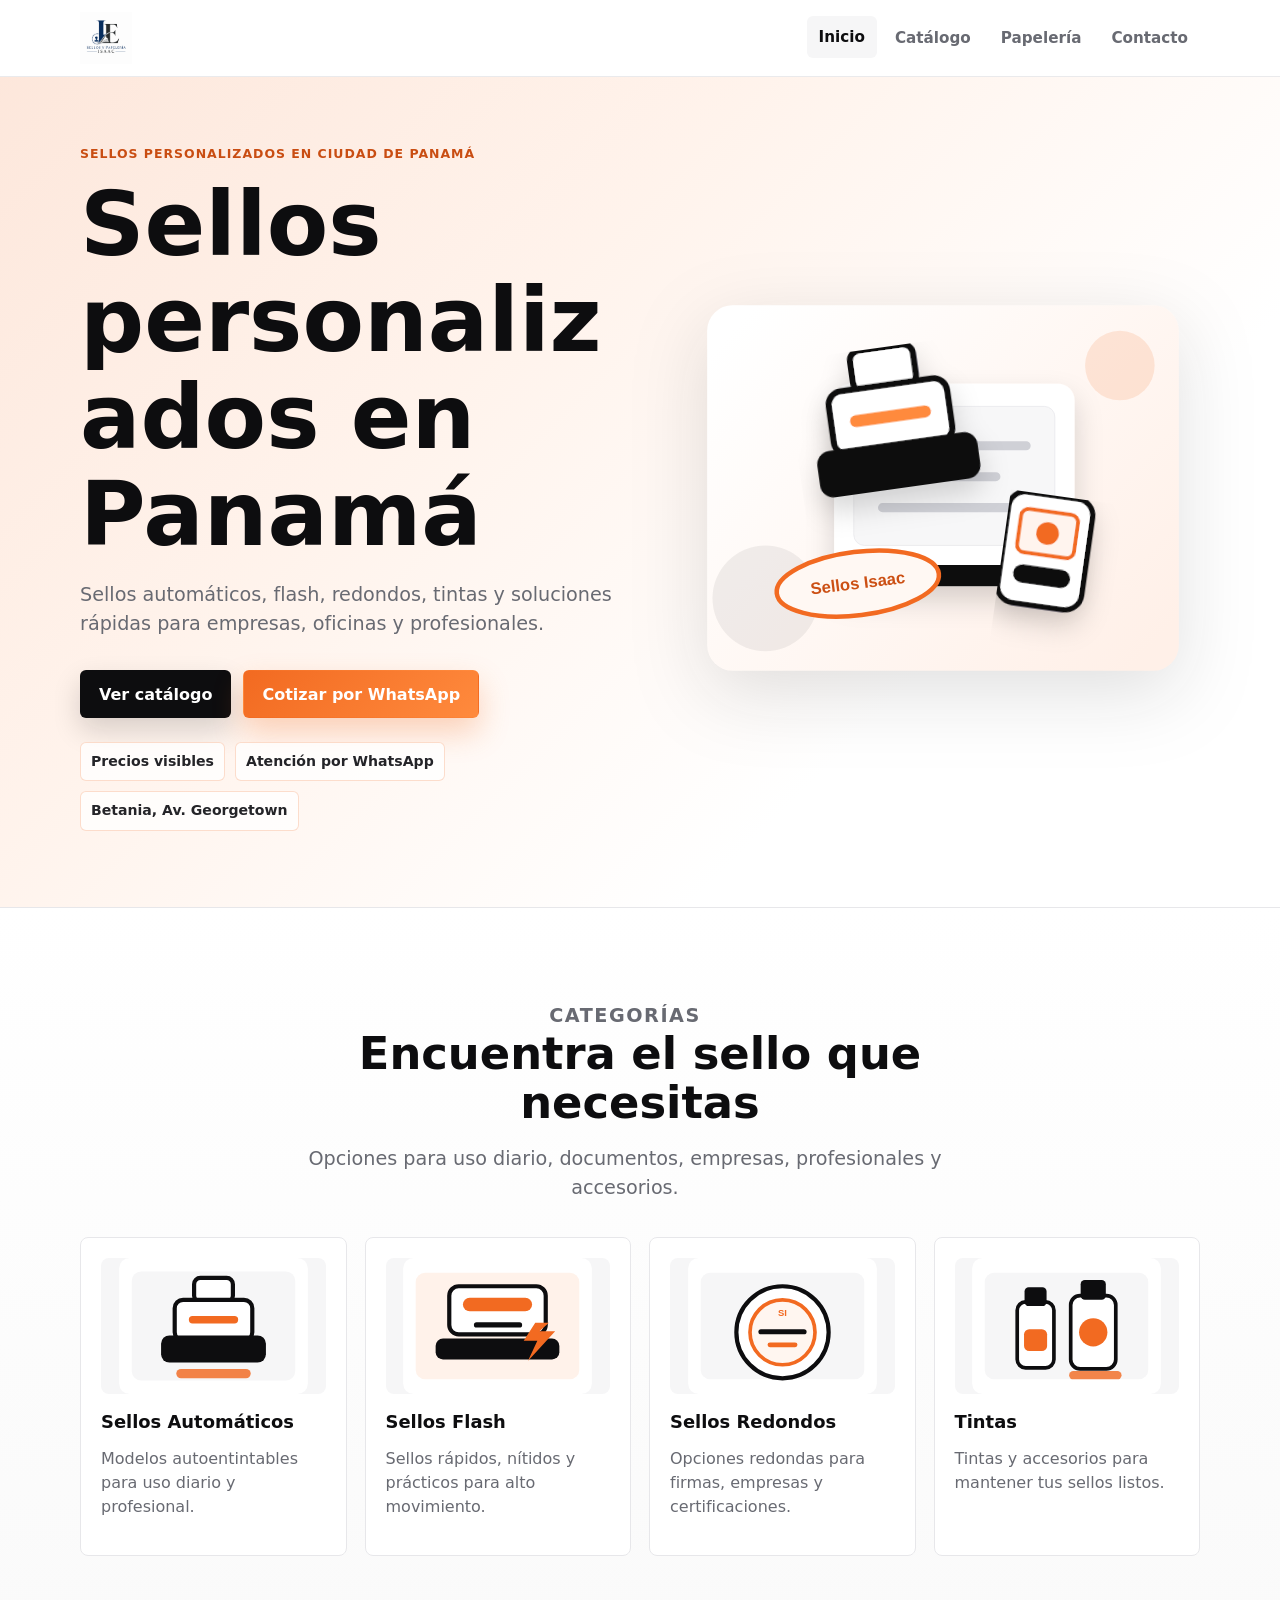
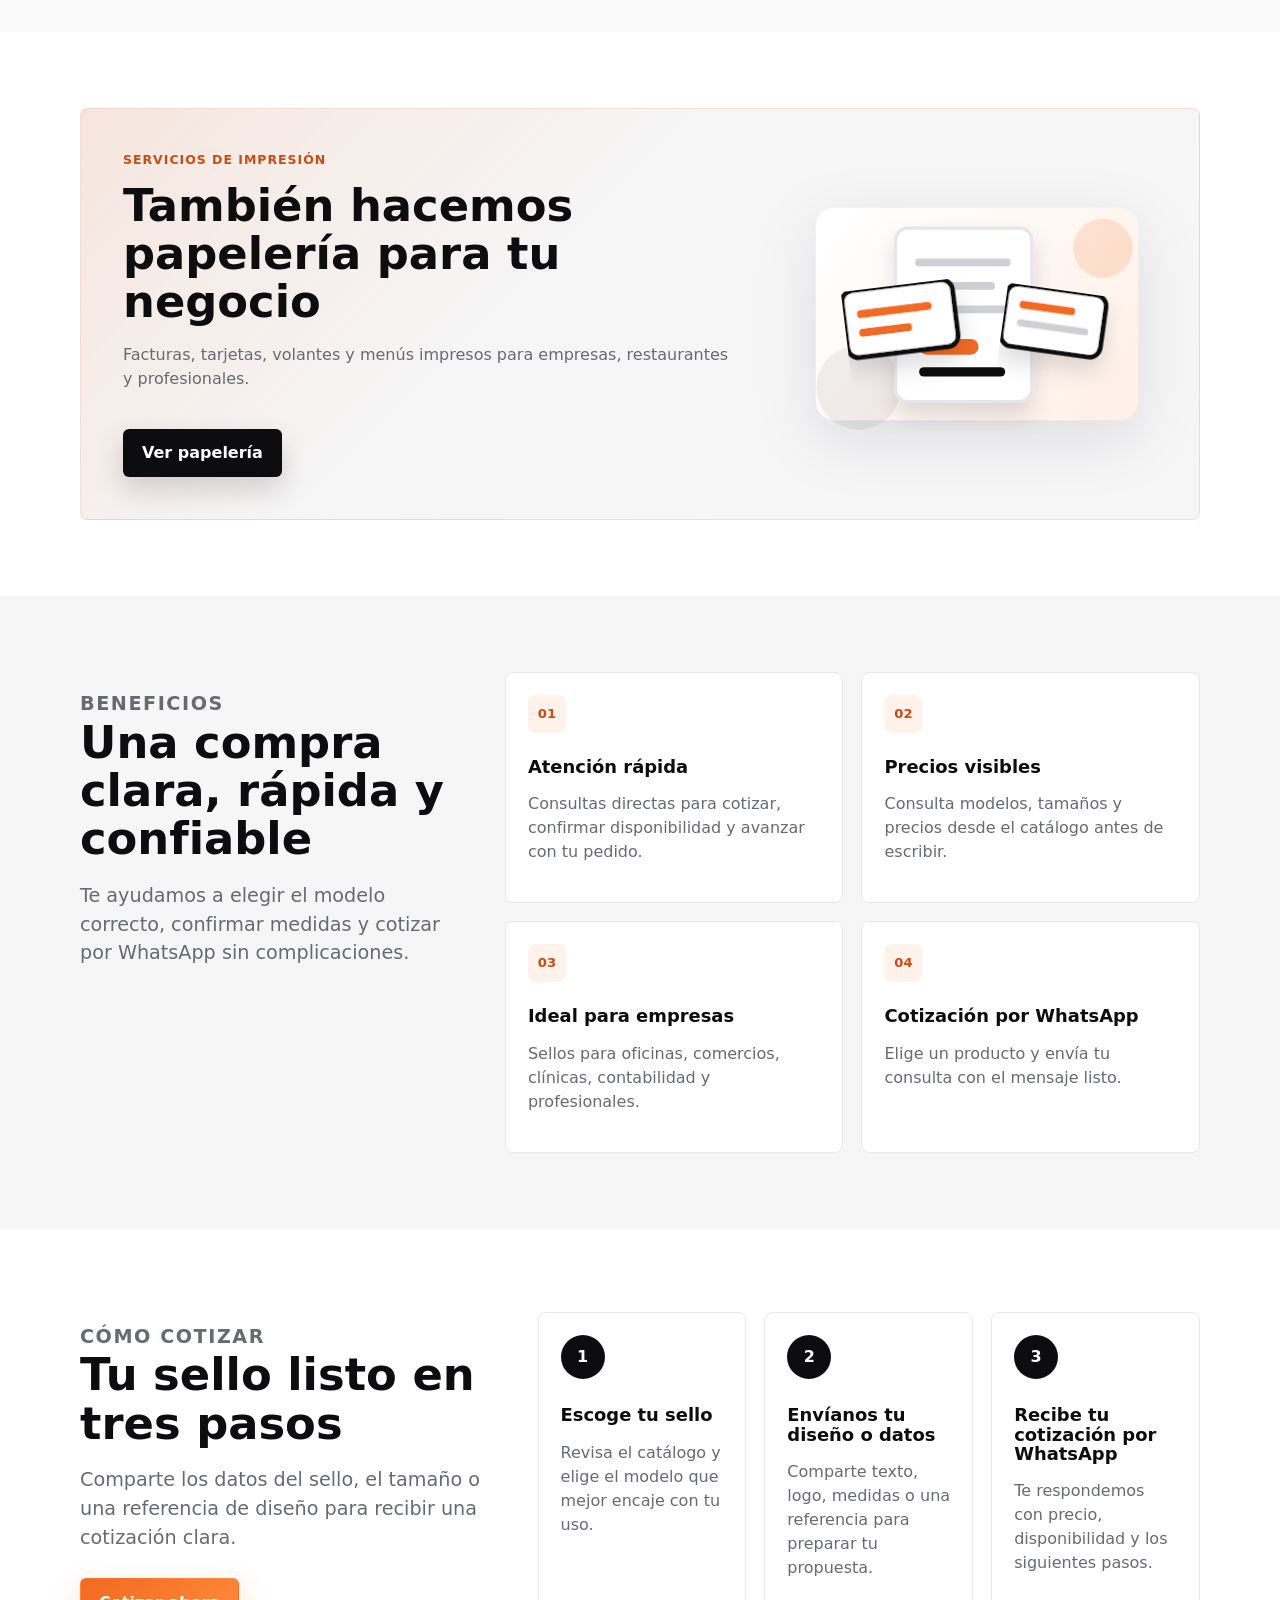
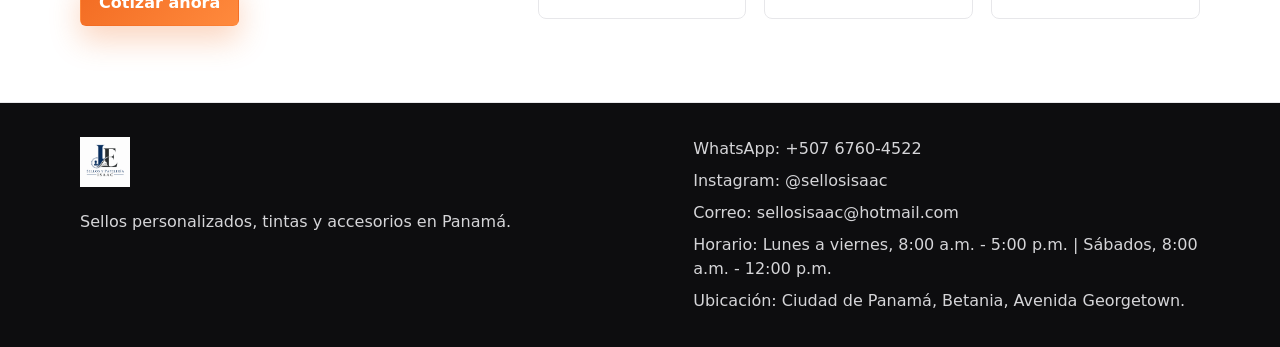
==== index.html @ d85ec9cf "Mejora de Logo" ====
<!DOCTYPE html>
<html lang="es">
<head>
  <meta charset="UTF-8">
  <meta name="viewport" content="width=device-width, initial-scale=1.0">
  <meta name="description" content="Sellos personalizados en Panama: automaticos, flash, redondos, tintas y accesorios para empresas y profesionales.">
  <title>Sellos Isaac | Sellos personalizados en Panama</title>
  <link rel="stylesheet" href="css/styles.css">
</head>
<body>
  <header class="site-header">
    <div class="container header-content">
      <a class="brand" href="index.html" aria-label="Sellos Isaac inicio">
        <img class="brand-logo" src="assets/logo/logo-sellos-isaac.png" alt="Sellos Isaac">
      </a>

      <nav class="main-nav" aria-label="Navegacion principal">
        <a class="active" href="index.html">Inicio</a>
        <a href="catalogo.html">Cat&aacute;logo</a>
        <a href="papeleria.html">Papeler&iacute;a</a>
        <a href="contacto.html">Contacto</a>
      </nav>
    </div>
  </header>

  <main>
    <section class="hero">
      <div class="container hero-grid">
        <div class="hero-copy">
          <p class="eyebrow">Sellos personalizados en Ciudad de Panam&aacute;</p>
          <h1>Sellos personalizados en Panam&aacute;</h1>
          <p class="hero-text">Sellos autom&aacute;ticos, flash, redondos, tintas y soluciones r&aacute;pidas para empresas, oficinas y profesionales.</p>
          <div class="hero-actions">
            <a class="btn btn-primary" href="catalogo.html">Ver cat&aacute;logo</a>
            <a class="btn btn-whatsapp" href="#" data-whatsapp-general>Cotizar por WhatsApp</a>
          </div>
          <div class="hero-trust" aria-label="Datos rapidos">
            <span>Precios visibles</span>
            <span>Atenci&oacute;n por WhatsApp</span>
            <span>Betania, Av. Georgetown</span>
          </div>
        </div>

        <div class="hero-visual" aria-hidden="true">
          <img class="hero-image" src="assets/img/hero-sellos.svg" alt="">
        </div>
      </div>
    </section>

    <section class="section section-categories">
      <div class="container">
        <div class="section-heading">
          <p class="eyebrow">Categor&iacute;as</p>
          <h2>Encuentra el sello que necesitas</h2>
          <p>Opciones para uso diario, documentos, empresas, profesionales y accesorios.</p>
        </div>

        <div class="category-grid">
          <a class="category-card" href="catalogo.html?categoria=Automatico">
            <img src="assets/img/sello-automatico.svg" alt="" aria-hidden="true">
            <h3>Sellos Autom&aacute;ticos</h3>
            <p>Modelos autoentintables para uso diario y profesional.</p>
          </a>
          <a class="category-card" href="catalogo.html?categoria=Flash">
            <img src="assets/img/sello-flash.svg" alt="" aria-hidden="true">
            <h3>Sellos Flash</h3>
            <p>Sellos r&aacute;pidos, n&iacute;tidos y pr&aacute;cticos para alto movimiento.</p>
          </a>
          <a class="category-card" href="catalogo.html?categoria=Redondo">
            <img src="assets/img/sello-redondo.svg" alt="" aria-hidden="true">
            <h3>Sellos Redondos</h3>
            <p>Opciones redondas para firmas, empresas y certificaciones.</p>
          </a>
          <a class="category-card" href="catalogo.html?categoria=Tinta">
            <img src="assets/img/tintas.svg" alt="" aria-hidden="true">
            <h3>Tintas</h3>
            <p>Tintas y accesorios para mantener tus sellos listos.</p>
          </a>
        </div>
      </div>
    </section>

    <section class="section section-paper-teaser">
      <div class="container paper-teaser">
        <div>
          <p class="eyebrow">Servicios de impresi&oacute;n</p>
          <h2>Tambi&eacute;n hacemos papeler&iacute;a para tu negocio</h2>
          <p>Facturas, tarjetas, volantes y men&uacute;s impresos para empresas, restaurantes y profesionales.</p>
          <a class="btn btn-primary" href="papeleria.html">Ver papeler&iacute;a</a>
        </div>
        <img src="assets/img/papeleria.svg" alt="" aria-hidden="true">
      </div>
    </section>

    <section class="section section-muted">
      <div class="container benefits-layout">
        <div class="section-heading align-left">
          <p class="eyebrow">Beneficios</p>
          <h2>Una compra clara, r&aacute;pida y confiable</h2>
          <p>Te ayudamos a elegir el modelo correcto, confirmar medidas y cotizar por WhatsApp sin complicaciones.</p>
        </div>

        <div class="benefits-grid">
          <article class="benefit-item">
            <span class="benefit-number">01</span>
            <h3>Atenci&oacute;n r&aacute;pida</h3>
            <p>Consultas directas para cotizar, confirmar disponibilidad y avanzar con tu pedido.</p>
          </article>
          <article class="benefit-item">
            <span class="benefit-number">02</span>
            <h3>Precios visibles</h3>
            <p>Consulta modelos, tama&ntilde;os y precios desde el cat&aacute;logo antes de escribir.</p>
          </article>
          <article class="benefit-item">
            <span class="benefit-number">03</span>
            <h3>Ideal para empresas</h3>
            <p>Sellos para oficinas, comercios, cl&iacute;nicas, contabilidad y profesionales.</p>
          </article>
          <article class="benefit-item">
            <span class="benefit-number">04</span>
            <h3>Cotizaci&oacute;n por WhatsApp</h3>
            <p>Elige un producto y env&iacute;a tu consulta con el mensaje listo.</p>
          </article>
        </div>
      </div>
    </section>

    <section class="section">
      <div class="container quote-steps">
        <div class="quote-steps-copy">
          <p class="eyebrow">C&oacute;mo cotizar</p>
          <h2>Tu sello listo en tres pasos</h2>
          <p>Comparte los datos del sello, el tama&ntilde;o o una referencia de dise&ntilde;o para recibir una cotizaci&oacute;n clara.</p>
          <a class="btn btn-whatsapp" href="#" data-whatsapp-general>Cotizar ahora</a>
        </div>

        <div class="steps-grid">
          <article class="step-card">
            <span>1</span>
            <h3>Escoge tu sello</h3>
            <p>Revisa el cat&aacute;logo y elige el modelo que mejor encaje con tu uso.</p>
          </article>
          <article class="step-card">
            <span>2</span>
            <h3>Env&iacute;anos tu dise&ntilde;o o datos</h3>
            <p>Comparte texto, logo, medidas o una referencia para preparar tu propuesta.</p>
          </article>
          <article class="step-card">
            <span>3</span>
            <h3>Recibe tu cotizaci&oacute;n por WhatsApp</h3>
            <p>Te respondemos con precio, disponibilidad y los siguientes pasos.</p>
          </article>
        </div>
      </div>
    </section>
  </main>

  <footer class="site-footer">
    <div class="container footer-grid">
      <div>
        <a class="brand footer-brand" href="index.html">
          <img class="brand-logo" src="assets/logo/logo-sellos-isaac.png" alt="Sellos Isaac">
        </a>
        <p>Sellos personalizados, tintas y accesorios en Panam&aacute;.</p>
      </div>

      <address class="footer-contact">
        <a href="https://wa.me/50767604522" target="_blank" rel="noopener">WhatsApp: +507 6760-4522</a>
        <a href="https://www.instagram.com/sellosisaac/" target="_blank" rel="noopener">Instagram: @sellosisaac</a>
        <a href="mailto:sellosisaac@hotmail.com">Correo: sellosisaac@hotmail.com</a>
        <span>Horario: Lunes a viernes, 8:00 a.m. - 5:00 p.m. | S&aacute;bados, 8:00 a.m. - 12:00 p.m.</span>
        <span>Ubicaci&oacute;n: Ciudad de Panam&aacute;, Betania, Avenida Georgetown.</span>
      </address>
    </div>
  </footer>

  <script src="js/main.js"></script>
</body>
</html>
---- css/styles.css ----
:root {
  --color-black: #0d0d0f;
  --color-ink: #242428;
  --color-muted: #686a72;
  --color-line: #e7e7ea;
  --color-soft: #f6f6f7;
  --color-white: #ffffff;
  --color-orange: #f26a21;
  --color-orange-dark: #c94d12;
  --color-orange-soft: #fff2ea;
  --shadow-soft: 0 18px 44px rgba(13, 13, 15, 0.09);
  --shadow-card: 0 18px 34px rgba(13, 13, 15, 0.12);
  --radius: 8px;
  --container: 1120px;
}

/* Base */
* {
  box-sizing: border-box;
}

html {
  scroll-behavior: smooth;
}

body {
  margin: 0;
  color: var(--color-ink);
  background: var(--color-white);
  font-family: Inter, ui-sans-serif, system-ui, -apple-system, BlinkMacSystemFont, "Segoe UI", sans-serif;
  line-height: 1.5;
}

img {
  display: block;
  max-width: 100%;
}

a {
  color: inherit;
  text-decoration: none;
}

button,
input,
select,
textarea {
  font: inherit;
}

.container {
  width: min(100% - 32px, var(--container));
  margin-inline: auto;
}

/* Header */
.site-header {
  position: sticky;
  top: 0;
  z-index: 20;
  border-bottom: 1px solid rgba(231, 231, 234, 0.88);
  background: rgba(255, 255, 255, 0.94);
  backdrop-filter: blur(16px);
}

.header-content {
  display: flex;
  min-height: 76px;
  align-items: center;
  justify-content: space-between;
  gap: 22px;
}

.brand {
  display: inline-flex;
  align-items: center;
}

.brand-logo {
  width: auto;
  height: 52px;
  max-width: 220px;
  object-fit: contain;
}

.main-nav {
  display: flex;
  align-items: center;
  gap: 6px;
  color: var(--color-muted);
  font-size: 0.95rem;
  font-weight: 750;
}

.main-nav a {
  border-radius: 6px;
  padding: 10px 12px;
  transition: background-color 180ms ease, color 180ms ease, transform 180ms ease;
}

.main-nav a:hover,
.main-nav a.active {
  color: var(--color-black);
  background: var(--color-soft);
  transform: translateY(-1px);
}

/* Type and buttons */
.eyebrow {
  margin: 0 0 12px;
  color: var(--color-orange-dark);
  font-size: 0.78rem;
  font-weight: 900;
  letter-spacing: 0.08em;
  text-transform: uppercase;
}

h1,
h2,
h3,
p {
  overflow-wrap: anywhere;
}

h1,
h2,
h3 {
  margin: 0;
  color: var(--color-black);
  line-height: 1.08;
  letter-spacing: 0;
}

h1 {
  max-width: 760px;
  font-size: clamp(2.45rem, 7vw, 5.7rem);
}

h2 {
  font-size: clamp(1.8rem, 3.5vw, 3rem);
}

h3 {
  font-size: 1.12rem;
}

p {
  color: var(--color-muted);
}

.btn {
  display: inline-flex;
  min-height: 48px;
  align-items: center;
  justify-content: center;
  border: 1px solid transparent;
  border-radius: 6px;
  padding: 13px 18px;
  cursor: pointer;
  font-weight: 850;
  line-height: 1.1;
  text-align: center;
  transition: transform 180ms ease, box-shadow 180ms ease, background-color 180ms ease, border-color 180ms ease;
}

.btn:hover {
  transform: translateY(-2px);
}

.btn-primary {
  color: var(--color-white);
  background: var(--color-black);
  box-shadow: 0 12px 28px rgba(13, 13, 15, 0.16);
}

.btn-primary:hover {
  background: #000000;
  box-shadow: var(--shadow-card);
}

.btn-whatsapp {
  color: var(--color-white);
  background: linear-gradient(135deg, var(--color-orange), #ff8a3d);
  box-shadow: 0 14px 30px rgba(242, 106, 33, 0.28);
}

.btn-whatsapp:hover {
  background: linear-gradient(135deg, var(--color-orange-dark), var(--color-orange));
  box-shadow: 0 18px 38px rgba(242, 106, 33, 0.34);
}

.btn-full {
  width: 100%;
}

/* Hero */
.hero,
.page-hero {
  position: relative;
  overflow: hidden;
  background:
    linear-gradient(135deg, rgba(242, 106, 33, 0.16) 0%, rgba(255, 242, 234, 0.92) 36%, #ffffff 72%),
    var(--color-white);
}

.hero {
  border-bottom: 1px solid var(--color-line);
}

.hero-grid {
  display: grid;
  min-height: calc(100vh - 76px);
  grid-template-columns: minmax(0, 1.02fr) minmax(320px, 0.98fr);
  align-items: center;
  gap: clamp(32px, 6vw, 72px);
  padding: 68px 0 76px;
}

.hero-copy {
  max-width: 720px;
}

.hero-text,
.page-hero p,
.section-heading p,
.quote-steps-copy p,
.form-header p {
  max-width: 690px;
  margin: 18px 0 0;
  color: var(--color-muted);
  font-size: clamp(1rem, 2vw, 1.2rem);
}

.hero-actions {
  display: flex;
  flex-wrap: wrap;
  gap: 12px;
  margin-top: 32px;
}

.hero-trust {
  display: flex;
  flex-wrap: wrap;
  gap: 10px;
  margin-top: 24px;
}

.hero-trust span {
  border: 1px solid rgba(242, 106, 33, 0.22);
  border-radius: 6px;
  padding: 8px 10px;
  color: var(--color-ink);
  background: rgba(255, 255, 255, 0.76);
  font-size: 0.88rem;
  font-weight: 800;
}

.hero-visual {
  display: grid;
  min-height: 430px;
  place-items: center;
}

.hero-image {
  width: min(100%, 620px);
  filter: drop-shadow(0 22px 38px rgba(13, 13, 15, 0.13));
}

/* Sections */
.section {
  padding: 76px 0;
}

.section-muted {
  background: var(--color-soft);
}

.section-categories {
  background: linear-gradient(180deg, #ffffff, #fafafa);
}

.section-heading {
  max-width: 720px;
  margin: 0 auto 34px;
  text-align: center;
}

.section-heading.align-left {
  margin-inline: 0;
  text-align: left;
}

.category-grid,
.benefits-grid,
.steps-grid,
.service-grid,
.product-grid {
  display: grid;
  gap: 18px;
}

.category-grid {
  grid-template-columns: repeat(4, minmax(0, 1fr));
}

.category-card,
.benefit-item,
.step-card,
.service-card,
.product-card,
.contact-panel,
.quote-form {
  border: 1px solid var(--color-line);
  border-radius: var(--radius);
  background: var(--color-white);
}

.category-card {
  display: grid;
  min-height: 266px;
  align-content: start;
  padding: 20px;
  transition: transform 180ms ease, border-color 180ms ease, box-shadow 180ms ease;
}

.category-card:hover,
.benefit-item:hover,
.step-card:hover,
.service-card:hover,
.product-card:hover {
  border-color: rgba(242, 106, 33, 0.48);
  box-shadow: var(--shadow-soft);
  transform: translateY(-4px);
}

.category-card img {
  width: 100%;
  height: 136px;
  margin-bottom: 18px;
  object-fit: contain;
  border-radius: 8px;
  background: var(--color-soft);
}

.category-card p,
.benefit-item p,
.step-card p,
.product-card p,
.contact-panel p,
.site-footer p {
  color: var(--color-muted);
}

.benefits-layout {
  display: grid;
  grid-template-columns: minmax(260px, 0.72fr) minmax(0, 1.28fr);
  gap: 34px;
  align-items: start;
}

.benefits-grid {
  grid-template-columns: repeat(2, minmax(0, 1fr));
}

.benefit-item,
.step-card {
  padding: 22px;
  transition: transform 180ms ease, border-color 180ms ease, box-shadow 180ms ease;
}

.benefit-number {
  display: inline-grid;
  width: 38px;
  height: 38px;
  margin-bottom: 24px;
  place-items: center;
  border-radius: 8px;
  color: var(--color-orange-dark);
  background: var(--color-orange-soft);
  font-size: 0.82rem;
  font-weight: 900;
}

.quote-steps {
  display: grid;
  grid-template-columns: minmax(260px, 0.78fr) minmax(0, 1.22fr);
  gap: 34px;
  align-items: center;
}

.quote-steps-copy .btn {
  margin-top: 26px;
}

.section-paper-teaser {
  background: #ffffff;
}

.paper-teaser {
  display: grid;
  grid-template-columns: minmax(0, 0.92fr) minmax(240px, 0.58fr);
  gap: 28px;
  align-items: center;
  border: 1px solid rgba(242, 106, 33, 0.18);
  border-radius: var(--radius);
  padding: clamp(24px, 4vw, 42px);
  background:
    linear-gradient(135deg, rgba(242, 106, 33, 0.12), transparent 42%),
    var(--color-soft);
}

.paper-teaser p {
  max-width: 620px;
}

.paper-teaser .btn {
  margin-top: 22px;
}

.paper-teaser img {
  width: min(100%, 360px);
  justify-self: end;
  filter: drop-shadow(0 18px 30px rgba(13, 13, 15, 0.1));
}

.steps-grid {
  grid-template-columns: repeat(3, minmax(0, 1fr));
}

.step-card span {
  display: grid;
  width: 44px;
  height: 44px;
  margin-bottom: 26px;
  place-items: center;
  border-radius: 50%;
  color: var(--color-white);
  background: var(--color-black);
  font-weight: 900;
}

/* Page hero */
.page-hero {
  border-bottom: 1px solid var(--color-line);
}

.compact-hero .container {
  padding: 54px 0 48px;
}

.page-hero-grid {
  display: grid;
  grid-template-columns: minmax(0, 1fr) minmax(220px, 360px);
  gap: 28px;
  align-items: center;
}

.page-hero-grid img {
  width: 100%;
  filter: drop-shadow(0 18px 30px rgba(13, 13, 15, 0.1));
}

.page-hero-btn {
  margin-top: 24px;
}

/* Paper services */
.service-grid {
  grid-template-columns: repeat(4, minmax(0, 1fr));
}

.service-card {
  display: flex;
  min-height: 100%;
  flex-direction: column;
  overflow: hidden;
  transition: transform 180ms ease, border-color 180ms ease, box-shadow 180ms ease;
}

.service-card img {
  width: 100%;
  height: 170px;
  object-fit: contain;
  padding: 18px;
  border-bottom: 1px solid var(--color-line);
  background: linear-gradient(145deg, #ffffff, #f5f5f7);
}

.service-card-body {
  display: flex;
  flex: 1;
  flex-direction: column;
  padding: 18px;
}

.service-card-body p {
  margin-bottom: 20px;
}

.service-card .btn {
  margin-top: auto;
}

.options-layout {
  display: grid;
  grid-template-columns: minmax(260px, 0.85fr) minmax(0, 1.15fr);
  gap: 32px;
  align-items: start;
}

.options-list {
  display: grid;
  gap: 12px;
  margin: 0;
  padding: 0;
  list-style: none;
}

.options-list li {
  position: relative;
  border: 1px solid var(--color-line);
  border-radius: 6px;
  padding: 14px 16px 14px 46px;
  color: var(--color-ink);
  background: var(--color-white);
  font-weight: 800;
}

.options-list li::before {
  position: absolute;
  left: 16px;
  top: 50%;
  width: 14px;
  height: 14px;
  border-radius: 50%;
  background: var(--color-orange);
  content: "";
  transform: translateY(-50%);
  box-shadow: 0 0 0 5px rgba(242, 106, 33, 0.12);
}

/* Catalog */
.catalog-section {
  padding-top: 38px;
}

.catalog-toolbar {
  display: grid;
  grid-template-columns: minmax(240px, 380px) minmax(0, 1fr);
  align-items: end;
  gap: 18px;
  margin-bottom: 20px;
}

.search-wrap label,
.form-row label {
  display: block;
  margin-bottom: 8px;
  color: var(--color-black);
  font-size: 0.9rem;
  font-weight: 850;
}

.search-input,
.form-row input,
.form-row select,
.form-row textarea {
  width: 100%;
  border: 1px solid var(--color-line);
  border-radius: 6px;
  color: var(--color-ink);
  background: var(--color-white);
  outline: none;
  transition: border-color 160ms ease, box-shadow 160ms ease;
}

.search-input {
  min-height: 50px;
  padding: 0 14px;
}

.form-row input,
.form-row select,
.form-row textarea {
  padding: 13px 14px;
}

.form-row textarea {
  min-height: 132px;
  resize: vertical;
}

.search-input:focus,
.form-row input:focus,
.form-row select:focus,
.form-row textarea:focus {
  border-color: var(--color-orange);
  box-shadow: 0 0 0 4px rgba(242, 106, 33, 0.12);
}

.filter-group {
  display: flex;
  flex-wrap: wrap;
  justify-content: flex-end;
  gap: 8px;
}

.filter-btn {
  min-height: 42px;
  border: 1px solid var(--color-line);
  border-radius: 6px;
  padding: 9px 12px;
  color: var(--color-ink);
  background: var(--color-white);
  cursor: pointer;
  font-weight: 800;
  transition: transform 180ms ease, background-color 180ms ease, border-color 180ms ease;
}

.filter-btn:hover,
.filter-btn.active {
  color: var(--color-white);
  border-color: var(--color-black);
  background: var(--color-black);
  transform: translateY(-1px);
}

.catalog-meta {
  margin: 0 0 18px;
  color: var(--color-muted);
  font-size: 0.95rem;
  font-weight: 700;
}

.product-grid {
  grid-template-columns: repeat(3, minmax(0, 1fr));
}

.product-card {
  display: flex;
  min-height: 100%;
  flex-direction: column;
  overflow: hidden;
  transition: transform 180ms ease, border-color 180ms ease, box-shadow 180ms ease;
}

.product-media {
  display: grid;
  min-height: 204px;
  place-items: center;
  border-bottom: 1px solid var(--color-line);
  background: linear-gradient(145deg, #ffffff, #f4f4f6);
}

.product-media img {
  width: 100%;
  height: 214px;
  object-fit: contain;
  padding: 18px;
}

.product-body {
  display: flex;
  flex: 1;
  flex-direction: column;
  padding: 18px;
}

.product-category {
  width: fit-content;
  margin-bottom: 12px;
  border: 1px solid rgba(242, 106, 33, 0.24);
  border-radius: 999px;
  padding: 6px 10px;
  color: var(--color-orange-dark);
  background: var(--color-orange-soft);
  font-size: 0.76rem;
  font-weight: 900;
  text-transform: uppercase;
}

.product-title {
  margin-bottom: 12px;
  font-size: 1.08rem;
}

.product-price {
  display: inline-flex;
  width: fit-content;
  margin-bottom: 14px;
  border-radius: 6px;
  padding: 8px 10px;
  color: var(--color-black);
  background: #fff7f2;
  font-size: 1.16rem;
  font-weight: 950;
}

.product-details {
  display: grid;
  gap: 8px;
  margin: 0 0 18px;
  color: var(--color-muted);
  font-size: 0.93rem;
}

.product-details div {
  display: flex;
  justify-content: space-between;
  gap: 16px;
  border-bottom: 1px solid var(--color-line);
  padding-bottom: 8px;
}

.product-details dt {
  font-weight: 850;
}

.product-details dd {
  margin: 0;
  text-align: right;
}

.product-card .btn {
  margin-top: auto;
}

.catalog-message {
  border: 1px dashed var(--color-line);
  border-radius: var(--radius);
  padding: 22px;
  color: var(--color-muted);
  background: var(--color-soft);
}

/* Contact */
.contact-grid {
  display: grid;
  grid-template-columns: minmax(280px, 0.92fr) minmax(300px, 1.08fr);
  gap: 24px;
  align-items: start;
}

.contact-panel,
.quote-form {
  padding: clamp(22px, 4vw, 34px);
}

.contact-panel {
  box-shadow: var(--shadow-soft);
}

.contact-logo {
  width: auto;
  height: 56px;
  max-width: 220px;
  object-fit: contain;
  margin-bottom: 24px;
}

.contact-whatsapp {
  margin: 12px 0 22px;
}

.contact-list {
  display: grid;
  gap: 10px;
}

.contact-item {
  display: grid;
  gap: 4px;
  border: 1px solid var(--color-line);
  border-radius: 6px;
  padding: 14px;
  background: var(--color-soft);
  transition: transform 180ms ease, border-color 180ms ease, background-color 180ms ease;
}

.contact-item:hover {
  border-color: rgba(242, 106, 33, 0.42);
  background: #ffffff;
  transform: translateY(-2px);
}

.contact-item span {
  color: var(--color-muted);
  font-size: 0.82rem;
  font-weight: 850;
  text-transform: uppercase;
}

.contact-item strong {
  color: var(--color-black);
  overflow-wrap: anywhere;
}

.quote-form {
  display: grid;
  gap: 16px;
  box-shadow: var(--shadow-soft);
}

.form-header {
  margin-bottom: 8px;
}

.form-header h2 {
  font-size: clamp(1.55rem, 3vw, 2.4rem);
}

/* Footer */
.site-footer {
  border-top: 1px solid var(--color-line);
  padding: 34px 0;
  background: var(--color-black);
  color: var(--color-white);
}

.footer-grid {
  display: grid;
  grid-template-columns: minmax(0, 1fr) minmax(260px, 0.86fr);
  gap: 24px;
  align-items: start;
}

.footer-brand .brand-logo {
  height: 50px;
  max-width: 210px;
}

.site-footer p {
  margin-bottom: 0;
  color: #d5d5d8;
}

.footer-contact {
  display: grid;
  gap: 8px;
  color: #d5d5d8;
  font-style: normal;
}

.footer-contact a:hover {
  color: var(--color-orange);
}

/* Motion */
@media (prefers-reduced-motion: no-preference) {
  .hero,
  .page-hero,
  .section {
    animation: fade-up 520ms ease both;
  }

  .category-card,
  .benefit-item,
  .step-card,
  .product-card,
  .contact-panel,
  .quote-form {
    animation: fade-up 560ms ease both;
  }
}

@keyframes fade-up {
  from {
    opacity: 0;
    transform: translateY(12px);
  }
  to {
    opacity: 1;
    transform: translateY(0);
  }
}

/* Responsive */
@media (max-width: 980px) {
  .hero-grid,
  .catalog-toolbar,
  .contact-grid,
  .footer-grid,
  .benefits-layout,
  .quote-steps,
  .paper-teaser,
  .options-layout,
  .page-hero-grid {
    grid-template-columns: 1fr;
  }

  .hero-grid {
    min-height: auto;
    padding-top: 50px;
  }

  .filter-group {
    justify-content: flex-start;
  }

  .category-grid,
  .service-grid,
  .product-grid {
    grid-template-columns: repeat(2, minmax(0, 1fr));
  }

  .steps-grid,
  .benefits-grid {
    grid-template-columns: repeat(2, minmax(0, 1fr));
  }

  .page-hero-grid img {
    max-width: 360px;
  }

  .paper-teaser img {
    justify-self: start;
  }
}

@media (max-width: 640px) {
  .container {
    width: min(100% - 24px, var(--container));
  }

  .header-content {
    min-height: auto;
    flex-direction: column;
    align-items: stretch;
    padding: 14px 0;
  }

  .brand-logo {
    height: 48px;
    max-width: 190px;
  }

  .main-nav {
    width: 100%;
    justify-content: space-between;
  }

  .main-nav a {
    flex: 1;
    padding-inline: 8px;
    text-align: center;
  }

  .hero-grid {
    gap: 24px;
    padding-bottom: 52px;
  }

  .hero-visual {
    min-height: 260px;
  }

  .hero-actions,
  .hero-actions .btn {
    width: 100%;
  }

  .hero-trust {
    display: grid;
  }

  .category-grid,
  .benefits-grid,
  .steps-grid,
  .service-grid,
  .product-grid {
    grid-template-columns: 1fr;
  }

  .section {
    padding: 56px 0;
  }

  .compact-hero .container {
    padding: 42px 0 38px;
  }

  .page-hero-grid img {
    max-width: 290px;
  }

  .product-details div {
    align-items: start;
    flex-direction: column;
    gap: 3px;
  }

  .product-details dd {
    text-align: left;
  }
}
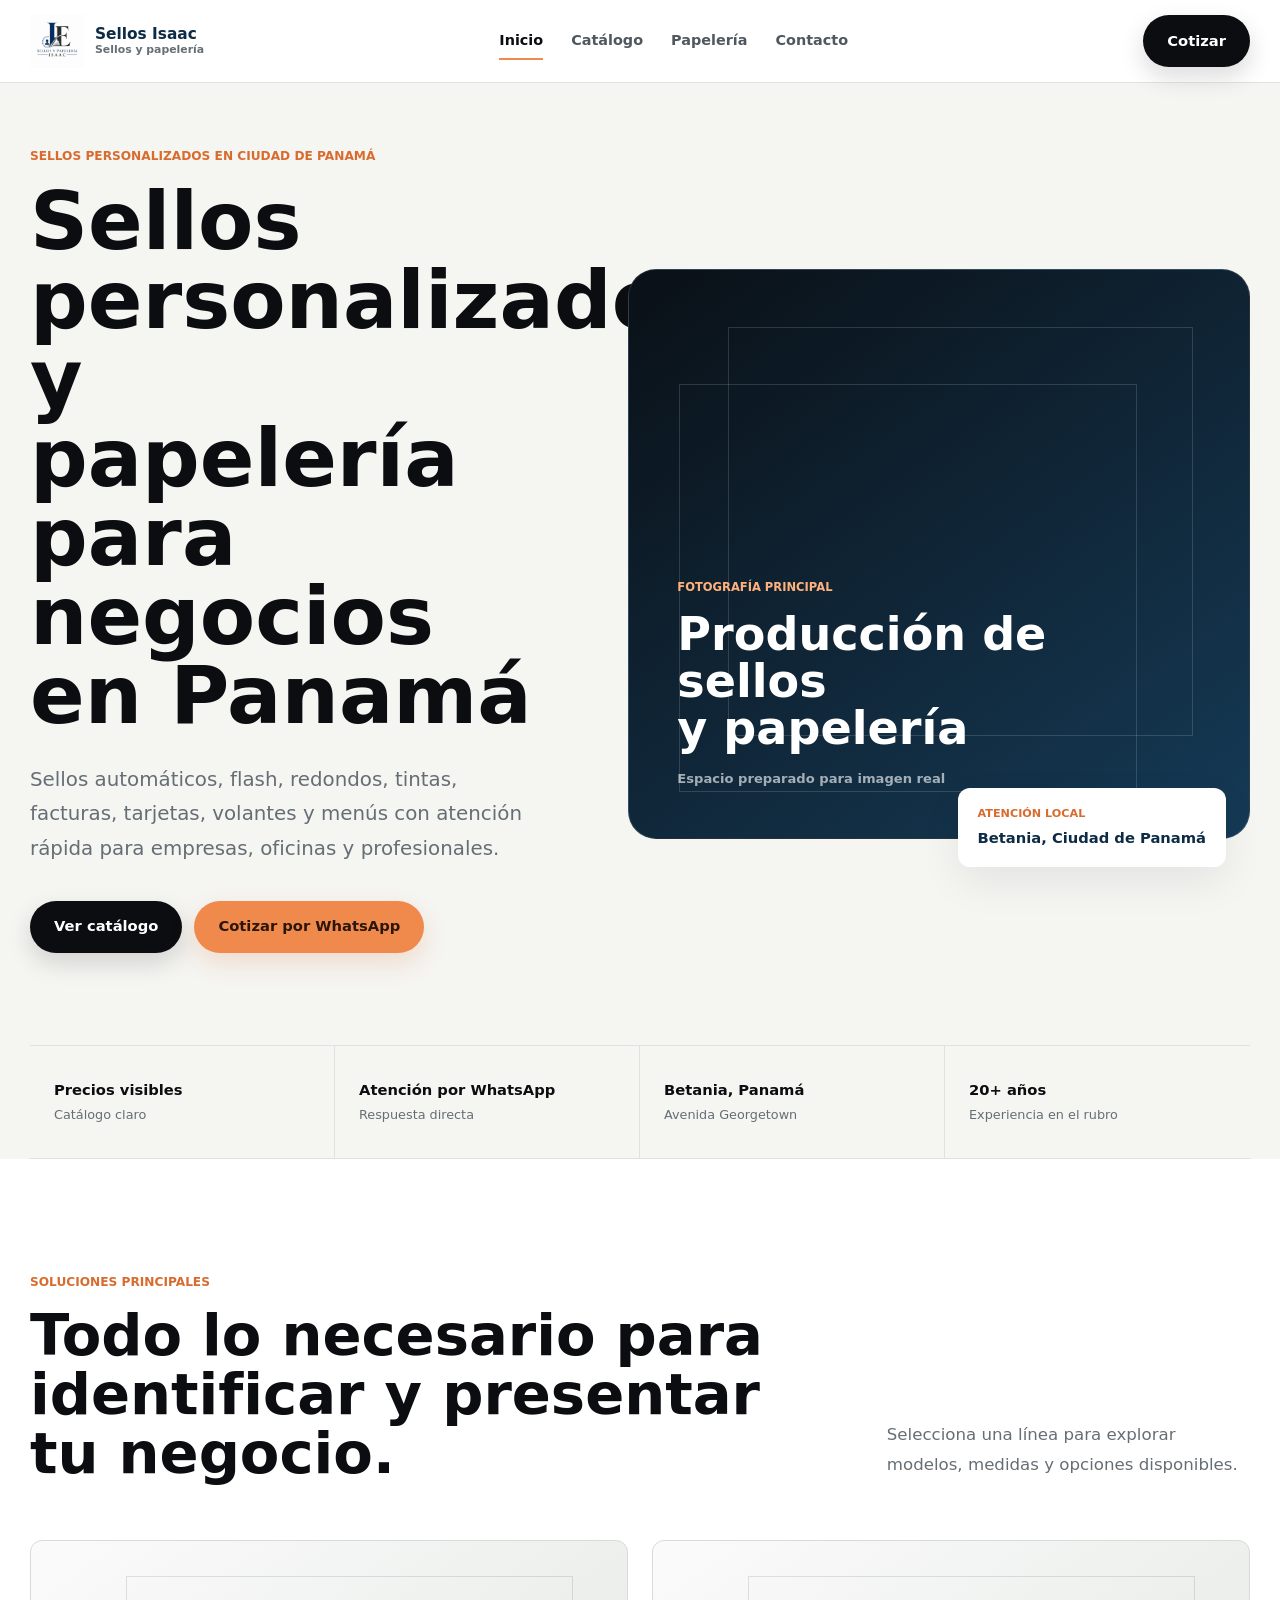
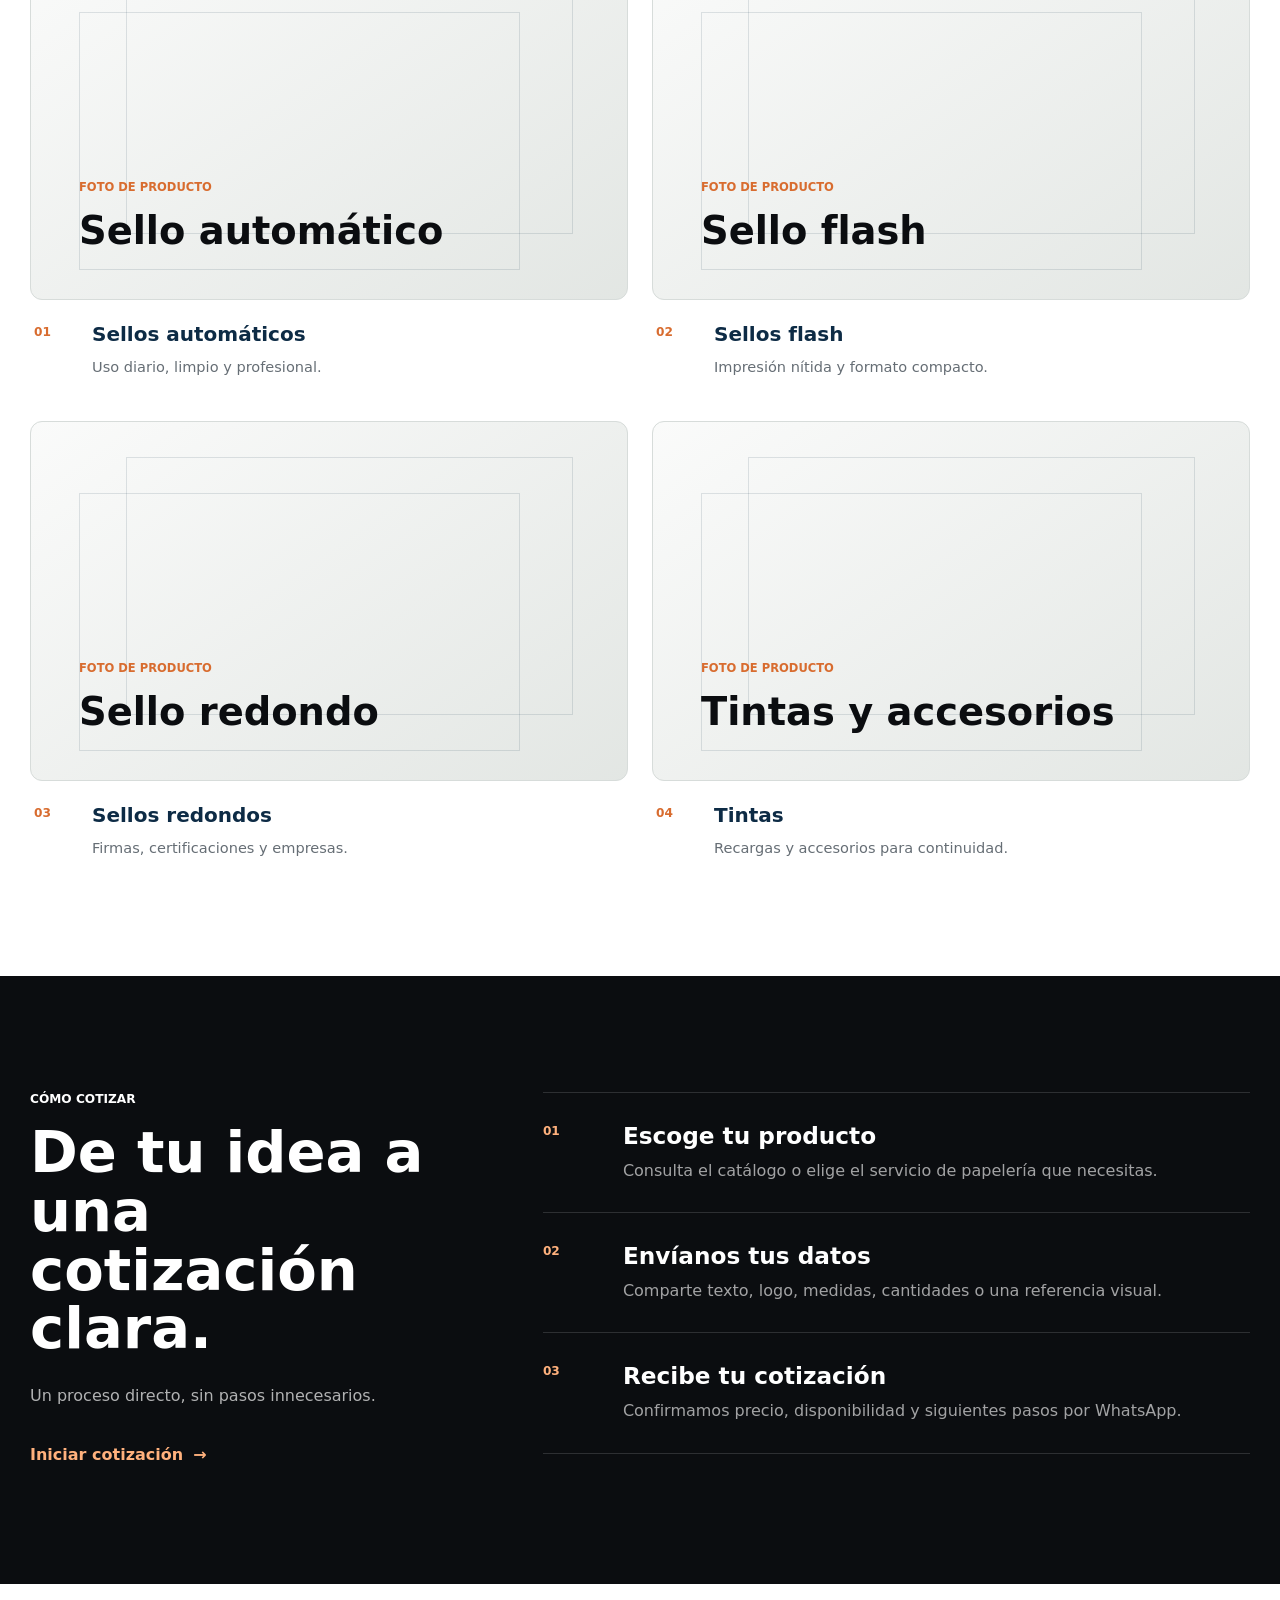
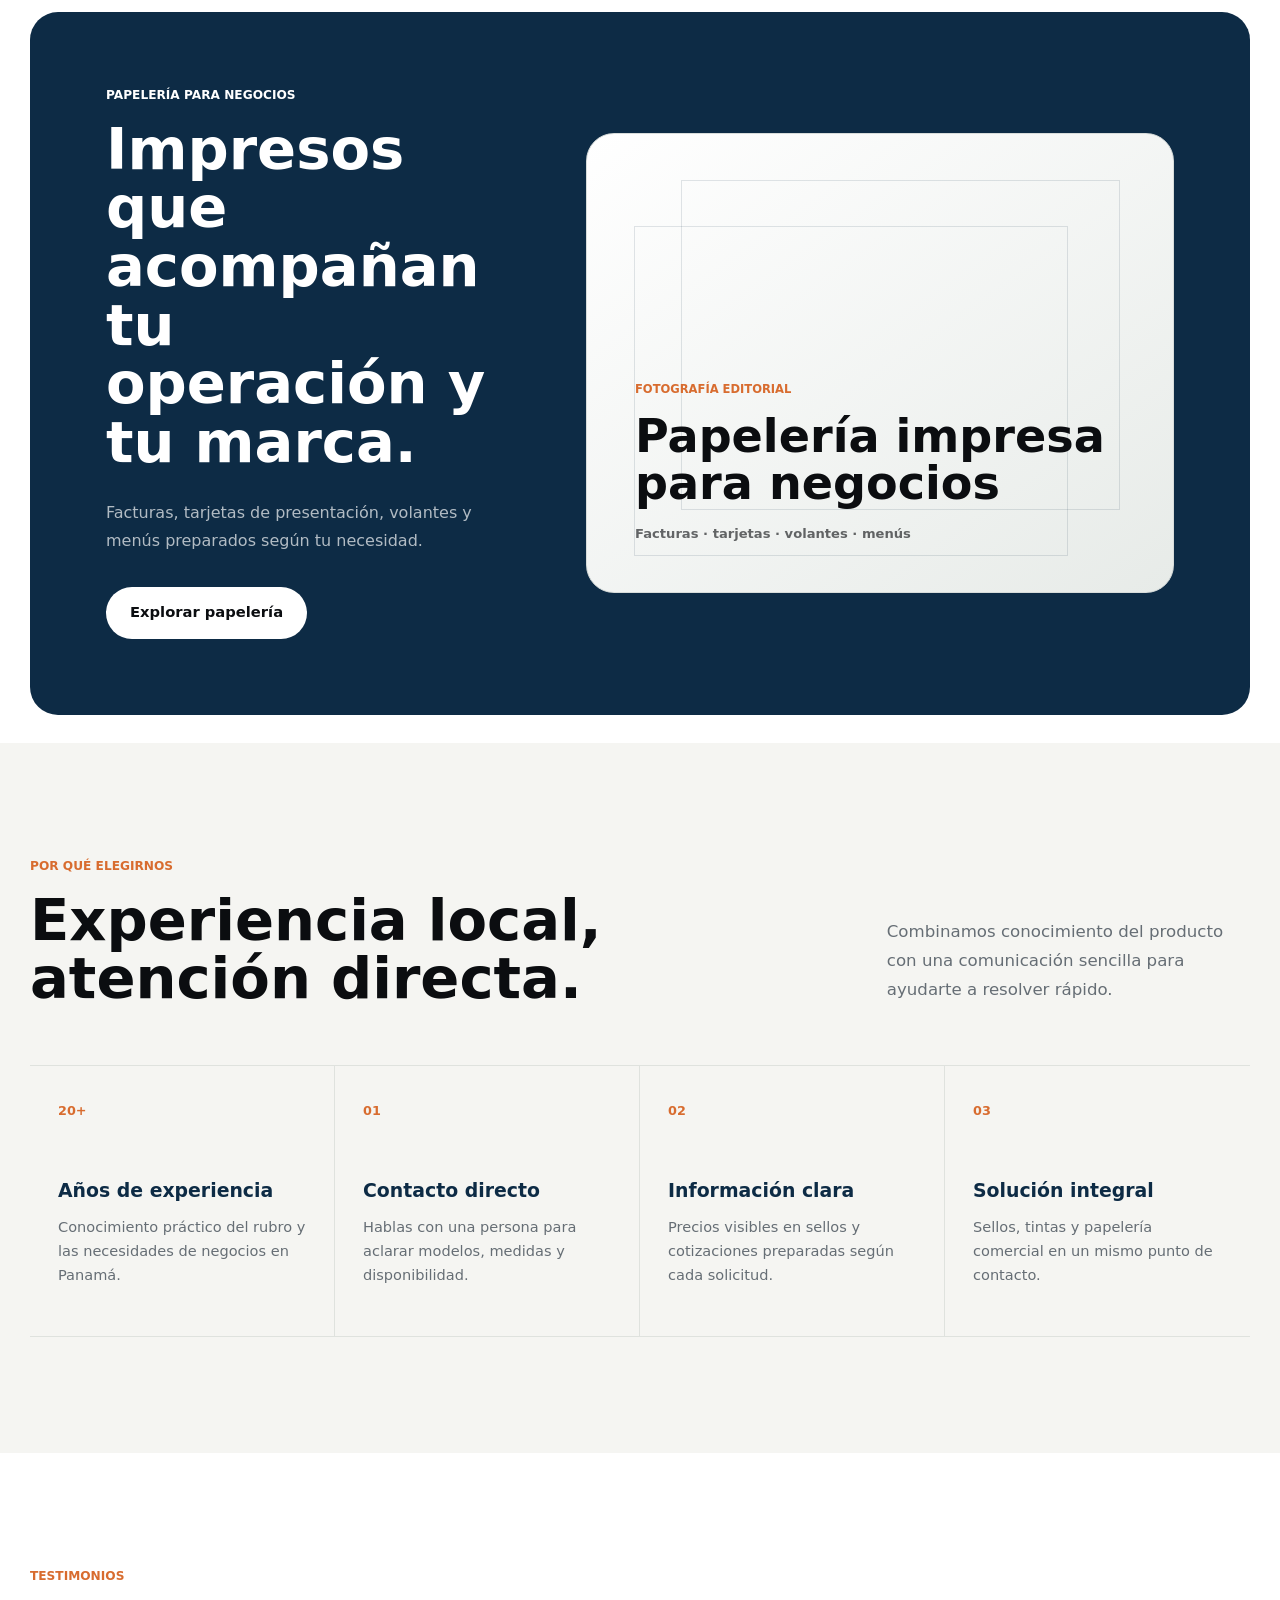
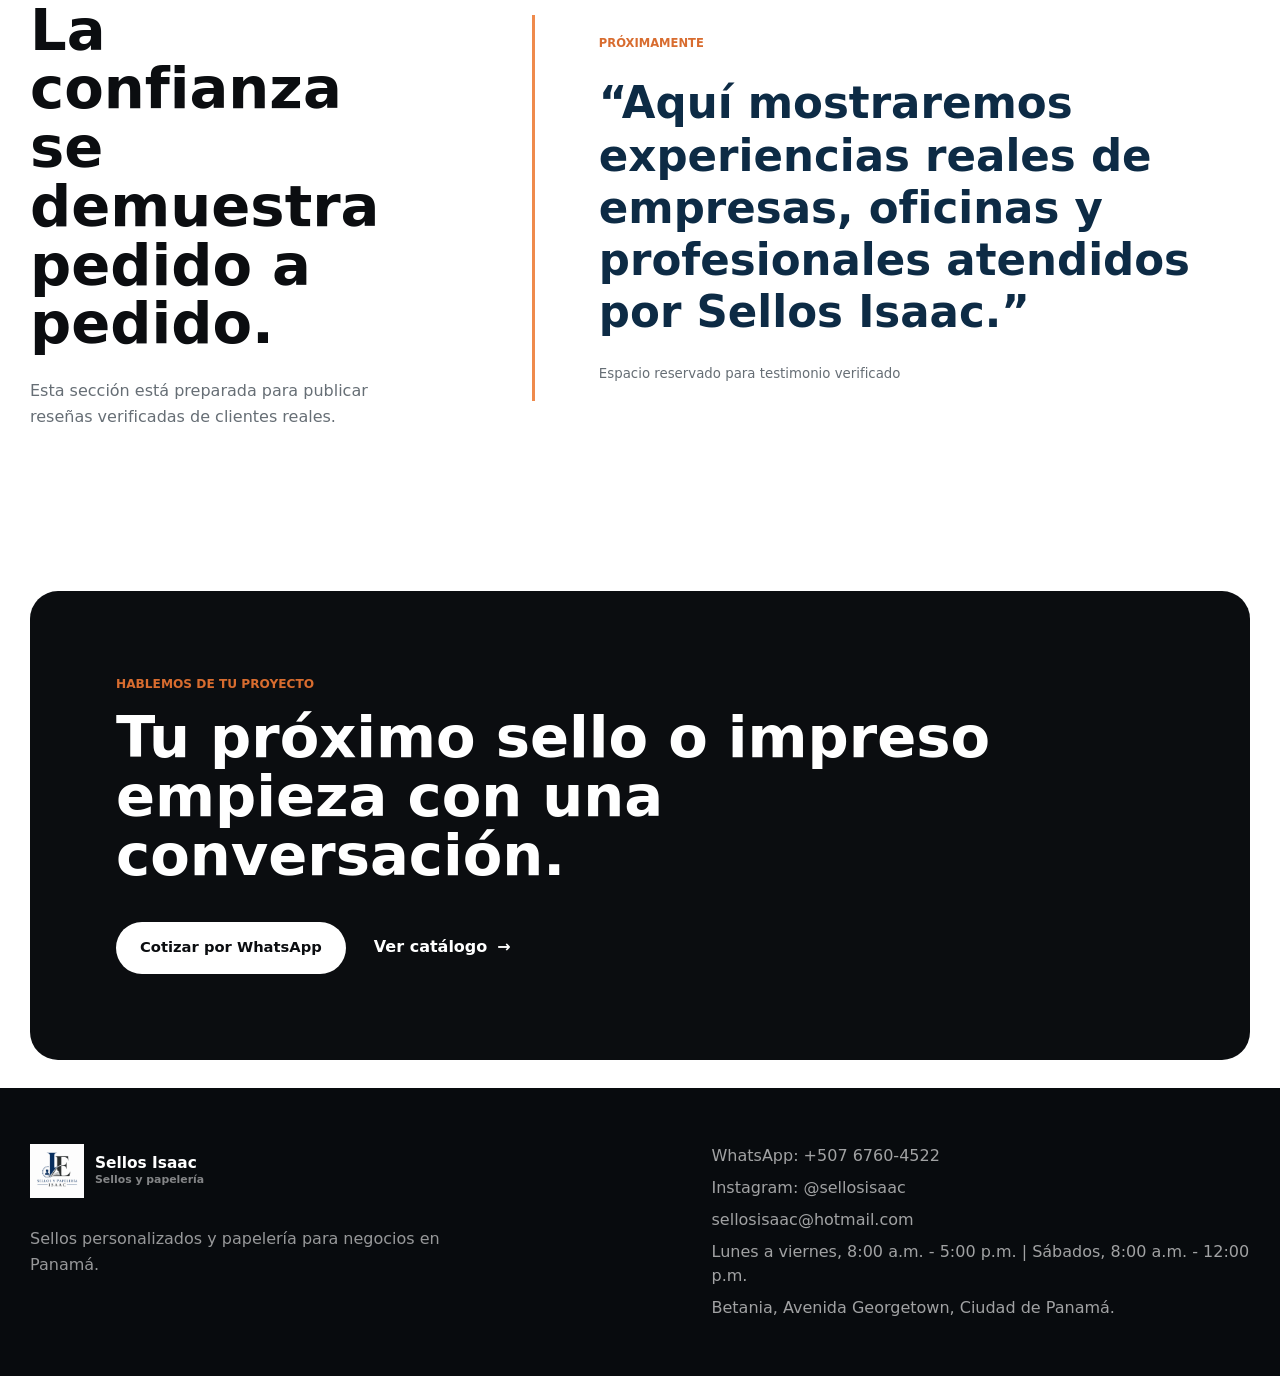
==== commit 73c6a920: "Rediseño visual premium base Limpieza visual, mejora de header, hero, secciones, tarjetas, espaciado" ====
--- a/index.html
+++ b/index.html
@@ -3,8 +3,9 @@
 <head>
   <meta charset="UTF-8">
   <meta name="viewport" content="width=device-width, initial-scale=1.0">
-  <meta name="description" content="Sellos personalizados en Panama: automaticos, flash, redondos, tintas y accesorios para empresas y profesionales.">
-  <title>Sellos Isaac | Sellos personalizados en Panama</title>
+  <meta name="description" content="Sellos personalizados y papeleria para negocios en Panama.">
+  <title>Sellos Isaac | Sellos y papeler&iacute;a en Panam&aacute;</title>
+  <link rel="icon" href="assets/logo/logo-sellos-isaac.png" type="image/png">
   <link rel="stylesheet" href="css/styles.css">
 </head>
 <body>
@@ -12,144 +13,173 @@
     <div class="container header-content">
       <a class="brand" href="index.html" aria-label="Sellos Isaac inicio">
         <img class="brand-logo" src="assets/logo/logo-sellos-isaac.png" alt="Sellos Isaac">
+        <span class="brand-copy"><strong>Sellos Isaac</strong><small>Sellos y papeler&iacute;a</small></span>
       </a>
 
-      <nav class="main-nav" aria-label="Navegacion principal">
+      <button class="nav-toggle" type="button" aria-expanded="false" aria-controls="main-nav" aria-label="Abrir menu">
+        <span></span><span></span>
+      </button>
+
+      <nav id="main-nav" class="main-nav" aria-label="Navegacion principal">
         <a class="active" href="index.html">Inicio</a>
         <a href="catalogo.html">Cat&aacute;logo</a>
         <a href="papeleria.html">Papeler&iacute;a</a>
         <a href="contacto.html">Contacto</a>
+        <a class="nav-mobile-cta" href="contacto.html">Cotizar</a>
       </nav>
+
+      <a class="btn header-cta" href="contacto.html">Cotizar</a>
     </div>
   </header>
 
   <main>
-    <section class="hero">
-      <div class="container hero-grid">
-        <div class="hero-copy">
+    <section class="home-hero">
+      <div class="container hero-layout">
+        <div class="hero-copy" data-reveal>
           <p class="eyebrow">Sellos personalizados en Ciudad de Panam&aacute;</p>
-          <h1>Sellos personalizados en Panam&aacute;</h1>
-          <p class="hero-text">Sellos autom&aacute;ticos, flash, redondos, tintas y soluciones r&aacute;pidas para empresas, oficinas y profesionales.</p>
+          <h1>Sellos personalizados y papeler&iacute;a para negocios en Panam&aacute;</h1>
+          <p class="hero-text">Sellos autom&aacute;ticos, flash, redondos, tintas, facturas, tarjetas, volantes y men&uacute;s con atenci&oacute;n r&aacute;pida para empresas, oficinas y profesionales.</p>
           <div class="hero-actions">
             <a class="btn btn-primary" href="catalogo.html">Ver cat&aacute;logo</a>
-            <a class="btn btn-whatsapp" href="#" data-whatsapp-general>Cotizar por WhatsApp</a>
-          </div>
-          <div class="hero-trust" aria-label="Datos rapidos">
-            <span>Precios visibles</span>
-            <span>Atenci&oacute;n por WhatsApp</span>
-            <span>Betania, Av. Georgetown</span>
-          </div>
-        </div>
-
-        <div class="hero-visual" aria-hidden="true">
-          <img class="hero-image" src="assets/img/hero-sellos.svg" alt="">
-        </div>
-      </div>
-    </section>
-
-    <section class="section section-categories">
+            <a class="btn btn-accent" href="#" data-whatsapp-general>Cotizar por WhatsApp</a>
+          </div>
+        </div>
+
+        <div class="hero-media" data-reveal>
+          <div class="photo-placeholder photo-placeholder-dark" role="img" aria-label="Espacio preparado para fotografia real de sellos personalizados">
+            <span class="photo-label">Fotograf&iacute;a principal</span>
+            <strong>Producci&oacute;n de sellos<br>y papeler&iacute;a</strong>
+            <small>Espacio preparado para imagen real</small>
+          </div>
+          <div class="hero-media-caption">
+            <span>Atenci&oacute;n local</span>
+            <strong>Betania, Ciudad de Panam&aacute;</strong>
+          </div>
+        </div>
+      </div>
+
+      <div class="container highlights-strip" data-reveal>
+        <div><strong>Precios visibles</strong><span>Cat&aacute;logo claro</span></div>
+        <div><strong>Atenci&oacute;n por WhatsApp</strong><span>Respuesta directa</span></div>
+        <div><strong>Betania, Panam&aacute;</strong><span>Avenida Georgetown</span></div>
+        <div><strong>20+ a&ntilde;os</strong><span>Experiencia en el rubro</span></div>
+      </div>
+    </section>
+
+    <section class="section solutions-section">
       <div class="container">
-        <div class="section-heading">
-          <p class="eyebrow">Categor&iacute;as</p>
-          <h2>Encuentra el sello que necesitas</h2>
-          <p>Opciones para uso diario, documentos, empresas, profesionales y accesorios.</p>
-        </div>
-
-        <div class="category-grid">
-          <a class="category-card" href="catalogo.html?categoria=Automatico">
-            <img src="assets/img/sello-automatico.svg" alt="" aria-hidden="true">
-            <h3>Sellos Autom&aacute;ticos</h3>
-            <p>Modelos autoentintables para uso diario y profesional.</p>
-          </a>
-          <a class="category-card" href="catalogo.html?categoria=Flash">
-            <img src="assets/img/sello-flash.svg" alt="" aria-hidden="true">
-            <h3>Sellos Flash</h3>
-            <p>Sellos r&aacute;pidos, n&iacute;tidos y pr&aacute;cticos para alto movimiento.</p>
-          </a>
-          <a class="category-card" href="catalogo.html?categoria=Redondo">
-            <img src="assets/img/sello-redondo.svg" alt="" aria-hidden="true">
-            <h3>Sellos Redondos</h3>
-            <p>Opciones redondas para firmas, empresas y certificaciones.</p>
-          </a>
-          <a class="category-card" href="catalogo.html?categoria=Tinta">
-            <img src="assets/img/tintas.svg" alt="" aria-hidden="true">
-            <h3>Tintas</h3>
-            <p>Tintas y accesorios para mantener tus sellos listos.</p>
-          </a>
-        </div>
-      </div>
-    </section>
-
-    <section class="section section-paper-teaser">
-      <div class="container paper-teaser">
+        <div class="section-heading section-heading-split" data-reveal>
+          <div>
+            <p class="eyebrow">Soluciones principales</p>
+            <h2>Todo lo necesario para identificar y presentar tu negocio.</h2>
+          </div>
+          <p>Selecciona una l&iacute;nea para explorar modelos, medidas y opciones disponibles.</p>
+        </div>
+
+        <div class="solutions-grid">
+          <a class="solution-card" href="catalogo.html?categoria=Automatico" data-reveal>
+            <div class="solution-media photo-placeholder" role="img" aria-label="Espacio para fotografia de sello automatico">
+              <span class="photo-label">Foto de producto</span>
+              <strong>Sello autom&aacute;tico</strong>
+            </div>
+            <div class="solution-content"><span>01</span><h3>Sellos autom&aacute;ticos</h3><p>Uso diario, limpio y profesional.</p></div>
+          </a>
+          <a class="solution-card" href="catalogo.html?categoria=Flash" data-reveal>
+            <div class="solution-media photo-placeholder" role="img" aria-label="Espacio para fotografia de sello flash">
+              <span class="photo-label">Foto de producto</span>
+              <strong>Sello flash</strong>
+            </div>
+            <div class="solution-content"><span>02</span><h3>Sellos flash</h3><p>Impresi&oacute;n n&iacute;tida y formato compacto.</p></div>
+          </a>
+          <a class="solution-card" href="catalogo.html?categoria=Redondo" data-reveal>
+            <div class="solution-media photo-placeholder" role="img" aria-label="Espacio para fotografia de sello redondo">
+              <span class="photo-label">Foto de producto</span>
+              <strong>Sello redondo</strong>
+            </div>
+            <div class="solution-content"><span>03</span><h3>Sellos redondos</h3><p>Firmas, certificaciones y empresas.</p></div>
+          </a>
+          <a class="solution-card" href="catalogo.html?categoria=Tinta" data-reveal>
+            <div class="solution-media photo-placeholder" role="img" aria-label="Espacio para fotografia de tintas para sellos">
+              <span class="photo-label">Foto de producto</span>
+              <strong>Tintas y accesorios</strong>
+            </div>
+            <div class="solution-content"><span>04</span><h3>Tintas</h3><p>Recargas y accesorios para continuidad.</p></div>
+          </a>
+        </div>
+      </div>
+    </section>
+
+    <section class="section process-section">
+      <div class="container process-layout">
+        <div class="process-intro" data-reveal>
+          <p class="eyebrow">C&oacute;mo cotizar</p>
+          <h2>De tu idea a una cotizaci&oacute;n clara.</h2>
+          <p>Un proceso directo, sin pasos innecesarios.</p>
+          <a class="text-link" href="contacto.html">Iniciar cotizaci&oacute;n <span aria-hidden="true">&rarr;</span></a>
+        </div>
+
+        <ol class="process-list">
+          <li data-reveal><span>01</span><div><h3>Escoge tu producto</h3><p>Consulta el cat&aacute;logo o elige el servicio de papeler&iacute;a que necesitas.</p></div></li>
+          <li data-reveal><span>02</span><div><h3>Env&iacute;anos tus datos</h3><p>Comparte texto, logo, medidas, cantidades o una referencia visual.</p></div></li>
+          <li data-reveal><span>03</span><div><h3>Recibe tu cotizaci&oacute;n</h3><p>Confirmamos precio, disponibilidad y siguientes pasos por WhatsApp.</p></div></li>
+        </ol>
+      </div>
+    </section>
+
+    <section class="section paper-feature-section">
+      <div class="container paper-feature" data-reveal>
+        <div class="paper-feature-copy">
+          <p class="eyebrow">Papeler&iacute;a para negocios</p>
+          <h2>Impresos que acompa&ntilde;an tu operaci&oacute;n y tu marca.</h2>
+          <p>Facturas, tarjetas de presentaci&oacute;n, volantes y men&uacute;s preparados seg&uacute;n tu necesidad.</p>
+          <a class="btn btn-light" href="papeleria.html">Explorar papeler&iacute;a</a>
+        </div>
+        <div class="photo-placeholder photo-placeholder-light" role="img" aria-label="Espacio preparado para fotografia real de papeleria impresa">
+          <span class="photo-label">Fotograf&iacute;a editorial</span>
+          <strong>Papeler&iacute;a impresa<br>para negocios</strong>
+          <small>Facturas · tarjetas · volantes · men&uacute;s</small>
+        </div>
+      </div>
+    </section>
+
+    <section class="section trust-section">
+      <div class="container">
+        <div class="section-heading section-heading-split" data-reveal>
+          <div><p class="eyebrow">Por qu&eacute; elegirnos</p><h2>Experiencia local, atenci&oacute;n directa.</h2></div>
+          <p>Combinamos conocimiento del producto con una comunicaci&oacute;n sencilla para ayudarte a resolver r&aacute;pido.</p>
+        </div>
+
+        <div class="trust-grid">
+          <article data-reveal><strong>20+</strong><h3>A&ntilde;os de experiencia</h3><p>Conocimiento pr&aacute;ctico del rubro y las necesidades de negocios en Panam&aacute;.</p></article>
+          <article data-reveal><strong>01</strong><h3>Contacto directo</h3><p>Hablas con una persona para aclarar modelos, medidas y disponibilidad.</p></article>
+          <article data-reveal><strong>02</strong><h3>Informaci&oacute;n clara</h3><p>Precios visibles en sellos y cotizaciones preparadas seg&uacute;n cada solicitud.</p></article>
+          <article data-reveal><strong>03</strong><h3>Soluci&oacute;n integral</h3><p>Sellos, tintas y papeler&iacute;a comercial en un mismo punto de contacto.</p></article>
+        </div>
+      </div>
+    </section>
+
+    <section class="section testimonials-section">
+      <div class="container testimonials-layout" data-reveal>
         <div>
-          <p class="eyebrow">Servicios de impresi&oacute;n</p>
-          <h2>Tambi&eacute;n hacemos papeler&iacute;a para tu negocio</h2>
-          <p>Facturas, tarjetas, volantes y men&uacute;s impresos para empresas, restaurantes y profesionales.</p>
-          <a class="btn btn-primary" href="papeleria.html">Ver papeler&iacute;a</a>
-        </div>
-        <img src="assets/img/papeleria.svg" alt="" aria-hidden="true">
-      </div>
-    </section>
-
-    <section class="section section-muted">
-      <div class="container benefits-layout">
-        <div class="section-heading align-left">
-          <p class="eyebrow">Beneficios</p>
-          <h2>Una compra clara, r&aacute;pida y confiable</h2>
-          <p>Te ayudamos a elegir el modelo correcto, confirmar medidas y cotizar por WhatsApp sin complicaciones.</p>
-        </div>
-
-        <div class="benefits-grid">
-          <article class="benefit-item">
-            <span class="benefit-number">01</span>
-            <h3>Atenci&oacute;n r&aacute;pida</h3>
-            <p>Consultas directas para cotizar, confirmar disponibilidad y avanzar con tu pedido.</p>
-          </article>
-          <article class="benefit-item">
-            <span class="benefit-number">02</span>
-            <h3>Precios visibles</h3>
-            <p>Consulta modelos, tama&ntilde;os y precios desde el cat&aacute;logo antes de escribir.</p>
-          </article>
-          <article class="benefit-item">
-            <span class="benefit-number">03</span>
-            <h3>Ideal para empresas</h3>
-            <p>Sellos para oficinas, comercios, cl&iacute;nicas, contabilidad y profesionales.</p>
-          </article>
-          <article class="benefit-item">
-            <span class="benefit-number">04</span>
-            <h3>Cotizaci&oacute;n por WhatsApp</h3>
-            <p>Elige un producto y env&iacute;a tu consulta con el mensaje listo.</p>
-          </article>
-        </div>
-      </div>
-    </section>
-
-    <section class="section">
-      <div class="container quote-steps">
-        <div class="quote-steps-copy">
-          <p class="eyebrow">C&oacute;mo cotizar</p>
-          <h2>Tu sello listo en tres pasos</h2>
-          <p>Comparte los datos del sello, el tama&ntilde;o o una referencia de dise&ntilde;o para recibir una cotizaci&oacute;n clara.</p>
-          <a class="btn btn-whatsapp" href="#" data-whatsapp-general>Cotizar ahora</a>
-        </div>
-
-        <div class="steps-grid">
-          <article class="step-card">
-            <span>1</span>
-            <h3>Escoge tu sello</h3>
-            <p>Revisa el cat&aacute;logo y elige el modelo que mejor encaje con tu uso.</p>
-          </article>
-          <article class="step-card">
-            <span>2</span>
-            <h3>Env&iacute;anos tu dise&ntilde;o o datos</h3>
-            <p>Comparte texto, logo, medidas o una referencia para preparar tu propuesta.</p>
-          </article>
-          <article class="step-card">
-            <span>3</span>
-            <h3>Recibe tu cotizaci&oacute;n por WhatsApp</h3>
-            <p>Te respondemos con precio, disponibilidad y los siguientes pasos.</p>
-          </article>
+          <p class="eyebrow">Testimonios</p>
+          <h2>La confianza se demuestra pedido a pedido.</h2>
+          <p>Esta secci&oacute;n est&aacute; preparada para publicar rese&ntilde;as verificadas de clientes reales.</p>
+        </div>
+        <div class="testimonial-placeholder">
+          <span>Pr&oacute;ximamente</span>
+          <blockquote>“Aqu&iacute; mostraremos experiencias reales de empresas, oficinas y profesionales atendidos por Sellos Isaac.”</blockquote>
+          <small>Espacio reservado para testimonio verificado</small>
+        </div>
+      </div>
+    </section>
+
+    <section class="section final-cta-section">
+      <div class="container final-cta" data-reveal>
+        <p class="eyebrow">Hablemos de tu proyecto</p>
+        <h2>Tu pr&oacute;ximo sello o impreso empieza con una conversaci&oacute;n.</h2>
+        <div class="final-cta-actions">
+          <a class="btn btn-light" href="#" data-whatsapp-general>Cotizar por WhatsApp</a>
+          <a class="text-link text-link-light" href="catalogo.html">Ver cat&aacute;logo <span aria-hidden="true">&rarr;</span></a>
         </div>
       </div>
     </section>
@@ -160,16 +190,16 @@
       <div>
         <a class="brand footer-brand" href="index.html">
           <img class="brand-logo" src="assets/logo/logo-sellos-isaac.png" alt="Sellos Isaac">
+          <span class="brand-copy"><strong>Sellos Isaac</strong><small>Sellos y papeler&iacute;a</small></span>
         </a>
-        <p>Sellos personalizados, tintas y accesorios en Panam&aacute;.</p>
-      </div>
-
+        <p>Sellos personalizados y papeler&iacute;a para negocios en Panam&aacute;.</p>
+      </div>
       <address class="footer-contact">
         <a href="https://wa.me/50767604522" target="_blank" rel="noopener">WhatsApp: +507 6760-4522</a>
         <a href="https://www.instagram.com/sellosisaac/" target="_blank" rel="noopener">Instagram: @sellosisaac</a>
-        <a href="mailto:sellosisaac@hotmail.com">Correo: sellosisaac@hotmail.com</a>
-        <span>Horario: Lunes a viernes, 8:00 a.m. - 5:00 p.m. | S&aacute;bados, 8:00 a.m. - 12:00 p.m.</span>
-        <span>Ubicaci&oacute;n: Ciudad de Panam&aacute;, Betania, Avenida Georgetown.</span>
+        <a href="mailto:sellosisaac@hotmail.com">sellosisaac@hotmail.com</a>
+        <span>Lunes a viernes, 8:00 a.m. - 5:00 p.m. | S&aacute;bados, 8:00 a.m. - 12:00 p.m.</span>
+        <span>Betania, Avenida Georgetown, Ciudad de Panam&aacute;.</span>
       </address>
     </div>
   </footer>
--- a/css/styles.css
+++ b/css/styles.css
@@ -1,20 +1,23 @@
 :root {
-  --color-black: #0d0d0f;
-  --color-ink: #242428;
-  --color-muted: #686a72;
-  --color-line: #e7e7ea;
-  --color-soft: #f6f6f7;
-  --color-white: #ffffff;
-  --color-orange: #f26a21;
-  --color-orange-dark: #c94d12;
-  --color-orange-soft: #fff2ea;
-  --shadow-soft: 0 18px 44px rgba(13, 13, 15, 0.09);
-  --shadow-card: 0 18px 34px rgba(13, 13, 15, 0.12);
-  --radius: 8px;
-  --container: 1120px;
-}
-
-/* Base */
+  --ink: #0b0d10;
+  --ink-soft: #20252b;
+  --blue: #0d2b45;
+  --blue-light: #174b70;
+  --orange: #ef8a4c;
+  --orange-dark: #d86c2f;
+  --paper: #f5f5f2;
+  --surface: #ffffff;
+  --surface-soft: #ecefeb;
+  --line: #dfe2de;
+  --muted: #666e75;
+  --white: #ffffff;
+  --radius: 12px;
+  --radius-large: 28px;
+  --shadow-soft: 0 16px 42px rgba(13, 24, 34, 0.07);
+  --shadow-lift: 0 26px 64px rgba(13, 24, 34, 0.12);
+  --container: 1220px;
+}
+
 * {
   box-sizing: border-box;
 }
@@ -25,10 +28,12 @@
 
 body {
   margin: 0;
-  color: var(--color-ink);
-  background: var(--color-white);
+  color: var(--ink);
+  background: var(--paper);
   font-family: Inter, ui-sans-serif, system-ui, -apple-system, BlinkMacSystemFont, "Segoe UI", sans-serif;
-  line-height: 1.5;
+  font-size: 16px;
+  line-height: 1.65;
+  -webkit-font-smoothing: antialiased;
 }
 
 img {
@@ -48,517 +53,801 @@
   font: inherit;
 }
 
+button,
+a {
+  -webkit-tap-highlight-color: transparent;
+}
+
 .container {
-  width: min(100% - 32px, var(--container));
+  width: min(100% - 48px, var(--container));
   margin-inline: auto;
+}
+
+h1,
+h2,
+h3,
+p {
+  margin-top: 0;
+}
+
+h1,
+h2,
+h3 {
+  margin-bottom: 0;
+  color: var(--ink);
+  font-weight: 760;
+  letter-spacing: 0;
+  overflow-wrap: normal;
+  word-break: normal;
+}
+
+h1 {
+  font-size: clamp(3.25rem, 6.3vw, 6.5rem);
+  line-height: 0.98;
+}
+
+h2 {
+  font-size: clamp(2.25rem, 4.5vw, 4.6rem);
+  line-height: 1.02;
+}
+
+h3 {
+  font-size: 1.18rem;
+  line-height: 1.25;
+}
+
+p {
+  color: var(--muted);
+  overflow-wrap: anywhere;
+}
+
+.eyebrow {
+  margin-bottom: 18px;
+  color: var(--orange-dark);
+  font-size: 0.76rem;
+  font-weight: 850;
+  letter-spacing: 0;
+  line-height: 1.2;
+  text-transform: uppercase;
 }
 
 /* Header */
 .site-header {
   position: sticky;
   top: 0;
-  z-index: 20;
-  border-bottom: 1px solid rgba(231, 231, 234, 0.88);
+  z-index: 50;
+  border-bottom: 1px solid rgba(223, 226, 222, 0.9);
   background: rgba(255, 255, 255, 0.94);
-  backdrop-filter: blur(16px);
+  backdrop-filter: blur(22px);
 }
 
 .header-content {
-  display: flex;
-  min-height: 76px;
+  display: grid;
+  min-height: 82px;
+  grid-template-columns: auto minmax(0, 1fr) auto;
   align-items: center;
-  justify-content: space-between;
-  gap: 22px;
+  gap: 34px;
 }
 
 .brand {
   display: inline-flex;
   align-items: center;
+  gap: 11px;
+  width: fit-content;
 }
 
 .brand-logo {
   width: auto;
-  height: 52px;
+  height: 54px;
   max-width: 220px;
   object-fit: contain;
+}
+
+.brand-copy {
+  display: grid;
+  gap: 1px;
+  color: var(--blue);
+  line-height: 1.12;
+  white-space: nowrap;
+}
+
+.brand-copy strong {
+  font-size: 0.96rem;
+  font-weight: 850;
+}
+
+.brand-copy small {
+  color: var(--muted);
+  font-size: 0.68rem;
+  font-weight: 650;
 }
 
 .main-nav {
   display: flex;
   align-items: center;
-  gap: 6px;
-  color: var(--color-muted);
-  font-size: 0.95rem;
-  font-weight: 750;
+  justify-content: center;
+  gap: 2px;
+  color: #4f575f;
+  font-size: 0.9rem;
+  font-weight: 700;
 }
 
 .main-nav a {
-  border-radius: 6px;
-  padding: 10px 12px;
-  transition: background-color 180ms ease, color 180ms ease, transform 180ms ease;
+  position: relative;
+  padding: 10px 13px;
+  transition: color 180ms ease;
+}
+
+.main-nav a::after {
+  position: absolute;
+  right: 13px;
+  bottom: 3px;
+  left: 13px;
+  height: 2px;
+  background: var(--orange);
+  content: "";
+  opacity: 0;
+  transform: scaleX(0.2);
+  transition: opacity 180ms ease, transform 180ms ease;
 }
 
 .main-nav a:hover,
 .main-nav a.active {
-  color: var(--color-black);
-  background: var(--color-soft);
-  transform: translateY(-1px);
-}
-
-/* Type and buttons */
-.eyebrow {
-  margin: 0 0 12px;
-  color: var(--color-orange-dark);
-  font-size: 0.78rem;
-  font-weight: 900;
-  letter-spacing: 0.08em;
-  text-transform: uppercase;
-}
-
-h1,
-h2,
-h3,
-p {
-  overflow-wrap: anywhere;
-}
-
-h1,
-h2,
-h3 {
-  margin: 0;
-  color: var(--color-black);
-  line-height: 1.08;
-  letter-spacing: 0;
-}
-
-h1 {
-  max-width: 760px;
-  font-size: clamp(2.45rem, 7vw, 5.7rem);
-}
-
-h2 {
-  font-size: clamp(1.8rem, 3.5vw, 3rem);
-}
-
-h3 {
-  font-size: 1.12rem;
-}
-
-p {
-  color: var(--color-muted);
-}
-
+  color: var(--ink);
+}
+
+.main-nav a.active::after {
+  opacity: 1;
+  transform: scaleX(1);
+}
+
+.nav-mobile-cta,
+.nav-toggle {
+  display: none;
+}
+
+.nav-toggle {
+  width: 44px;
+  height: 44px;
+  place-items: center;
+  border: 1px solid var(--line);
+  border-radius: 50%;
+  padding: 0;
+  background: var(--surface);
+  cursor: pointer;
+}
+
+.nav-toggle span {
+  display: block;
+  width: 17px;
+  height: 1.5px;
+  background: var(--ink);
+  transition: transform 180ms ease;
+}
+
+.nav-toggle span + span {
+  margin-top: -13px;
+}
+
+.header-cta {
+  min-height: 44px;
+  padding: 11px 18px;
+}
+
+/* Buttons and links */
 .btn {
   display: inline-flex;
-  min-height: 48px;
+  min-height: 52px;
   align-items: center;
   justify-content: center;
   border: 1px solid transparent;
-  border-radius: 6px;
-  padding: 13px 18px;
+  border-radius: 999px;
+  padding: 14px 23px;
   cursor: pointer;
-  font-weight: 850;
-  line-height: 1.1;
+  font-size: 0.92rem;
+  font-weight: 800;
+  line-height: 1.15;
   text-align: center;
-  transition: transform 180ms ease, box-shadow 180ms ease, background-color 180ms ease, border-color 180ms ease;
+  transition: transform 200ms ease, box-shadow 200ms ease, color 200ms ease, background-color 200ms ease, border-color 200ms ease;
 }
 
 .btn:hover {
   transform: translateY(-2px);
 }
 
-.btn-primary {
-  color: var(--color-white);
-  background: var(--color-black);
-  box-shadow: 0 12px 28px rgba(13, 13, 15, 0.16);
-}
-
-.btn-primary:hover {
-  background: #000000;
-  box-shadow: var(--shadow-card);
-}
-
+.btn-primary,
+.header-cta {
+  color: var(--white);
+  background: var(--ink);
+  box-shadow: 0 10px 24px rgba(11, 13, 16, 0.15);
+}
+
+.btn-primary:hover,
+.header-cta:hover {
+  background: var(--blue);
+  box-shadow: 0 15px 32px rgba(13, 43, 69, 0.22);
+}
+
+.btn-accent,
 .btn-whatsapp {
-  color: var(--color-white);
-  background: linear-gradient(135deg, var(--color-orange), #ff8a3d);
-  box-shadow: 0 14px 30px rgba(242, 106, 33, 0.28);
-}
-
+  color: #2b1609;
+  background: var(--orange);
+  box-shadow: 0 10px 24px rgba(216, 108, 47, 0.18);
+}
+
+.btn-accent:hover,
 .btn-whatsapp:hover {
-  background: linear-gradient(135deg, var(--color-orange-dark), var(--color-orange));
-  box-shadow: 0 18px 38px rgba(242, 106, 33, 0.34);
+  color: var(--white);
+  background: var(--orange-dark);
+}
+
+.btn-light {
+  color: var(--ink);
+  background: var(--white);
+}
+
+.btn-light:hover {
+  color: var(--white);
+  background: var(--orange);
 }
 
 .btn-full {
   width: 100%;
 }
 
-/* Hero */
-.hero,
-.page-hero {
+.text-link {
+  display: inline-flex;
+  align-items: center;
+  gap: 10px;
+  color: var(--blue);
+  font-weight: 800;
+  transition: gap 180ms ease, color 180ms ease;
+}
+
+.text-link:hover {
+  gap: 15px;
+  color: var(--orange-dark);
+}
+
+.text-link-light {
+  color: var(--white);
+}
+
+.btn:focus-visible,
+.text-link:focus-visible,
+.main-nav a:focus-visible,
+.nav-toggle:focus-visible,
+.filter-btn:focus-visible,
+input:focus-visible,
+select:focus-visible,
+textarea:focus-visible {
+  outline: 3px solid rgba(239, 138, 76, 0.28);
+  outline-offset: 3px;
+}
+
+/* Premium photo placeholders */
+.photo-placeholder {
   position: relative;
+  display: flex;
   overflow: hidden;
+  flex-direction: column;
+  justify-content: flex-end;
+  border: 1px solid #d7dcda;
+  border-radius: var(--radius-large);
+  padding: clamp(24px, 4vw, 48px);
   background:
-    linear-gradient(135deg, rgba(242, 106, 33, 0.16) 0%, rgba(255, 242, 234, 0.92) 36%, #ffffff 72%),
-    var(--color-white);
-}
-
-.hero {
-  border-bottom: 1px solid var(--color-line);
-}
-
-.hero-grid {
-  display: grid;
-  min-height: calc(100vh - 76px);
-  grid-template-columns: minmax(0, 1.02fr) minmax(320px, 0.98fr);
+    linear-gradient(145deg, rgba(255, 255, 255, 0.8), rgba(225, 229, 226, 0.75)),
+    #e7eae7;
+  isolation: isolate;
+}
+
+.photo-placeholder::before,
+.photo-placeholder::after {
+  position: absolute;
+  z-index: -1;
+  border: 1px solid rgba(13, 43, 69, 0.12);
+  content: "";
+}
+
+.photo-placeholder::before {
+  inset: 10% 9% 18% 16%;
+}
+
+.photo-placeholder::after {
+  inset: 20% 18% 8% 8%;
+}
+
+.photo-placeholder-dark {
+  color: var(--white);
+  border-color: rgba(255, 255, 255, 0.12);
+  background: linear-gradient(145deg, #0a1016, #153a56);
+}
+
+.photo-placeholder-dark::before,
+.photo-placeholder-dark::after {
+  border-color: rgba(255, 255, 255, 0.14);
+}
+
+.photo-placeholder-light {
+  color: var(--ink);
+  background: linear-gradient(145deg, #ffffff, #e7ebe8);
+}
+
+.photo-label {
+  position: relative;
+  z-index: 1;
+  margin-bottom: 14px;
+  color: var(--orange-dark);
+  font-size: 0.72rem;
+  font-weight: 850;
+  text-transform: uppercase;
+}
+
+.photo-placeholder-dark .photo-label {
+  color: #ffb17d;
+}
+
+.photo-placeholder strong {
+  position: relative;
+  z-index: 1;
+  max-width: 520px;
+  font-size: clamp(1.8rem, 3.6vw, 3.7rem);
+  line-height: 1.02;
+}
+
+.photo-placeholder small {
+  position: relative;
+  z-index: 1;
+  margin-top: 16px;
+  color: inherit;
+  opacity: 0.62;
+  font-size: 0.82rem;
+  font-weight: 650;
+}
+
+/* Home hero */
+.home-hero {
+  overflow: hidden;
+  padding: 66px 0 0;
+  background: var(--paper);
+}
+
+.hero-layout {
+  display: grid;
+  grid-template-columns: minmax(0, 0.9fr) minmax(430px, 1.1fr);
   align-items: center;
-  gap: clamp(32px, 6vw, 72px);
-  padding: 68px 0 76px;
+  gap: clamp(44px, 7vw, 96px);
 }
 
 .hero-copy {
-  max-width: 720px;
-}
-
-.hero-text,
-.page-hero p,
-.section-heading p,
-.quote-steps-copy p,
-.form-header p {
-  max-width: 690px;
-  margin: 18px 0 0;
-  color: var(--color-muted);
-  font-size: clamp(1rem, 2vw, 1.2rem);
+  max-width: 700px;
+  padding-bottom: 34px;
+}
+
+.hero-copy h1 {
+  max-width: 760px;
+}
+
+.hero-text {
+  max-width: 670px;
+  margin: 28px 0 0;
+  font-size: clamp(1.05rem, 1.65vw, 1.24rem);
+  line-height: 1.75;
 }
 
 .hero-actions {
   display: flex;
   flex-wrap: wrap;
   gap: 12px;
-  margin-top: 32px;
-}
-
-.hero-trust {
-  display: flex;
-  flex-wrap: wrap;
-  gap: 10px;
-  margin-top: 24px;
-}
-
-.hero-trust span {
-  border: 1px solid rgba(242, 106, 33, 0.22);
-  border-radius: 6px;
-  padding: 8px 10px;
-  color: var(--color-ink);
-  background: rgba(255, 255, 255, 0.76);
-  font-size: 0.88rem;
-  font-weight: 800;
-}
-
-.hero-visual {
-  display: grid;
-  min-height: 430px;
-  place-items: center;
-}
-
-.hero-image {
-  width: min(100%, 620px);
-  filter: drop-shadow(0 22px 38px rgba(13, 13, 15, 0.13));
-}
-
-/* Sections */
+  margin-top: 34px;
+}
+
+.hero-media {
+  position: relative;
+  padding-bottom: 28px;
+}
+
+.hero-media > .photo-placeholder {
+  min-height: 570px;
+}
+
+.hero-media-caption {
+  position: absolute;
+  right: 24px;
+  bottom: 0;
+  display: grid;
+  min-width: 245px;
+  gap: 2px;
+  border-radius: var(--radius);
+  padding: 17px 20px;
+  background: var(--white);
+  box-shadow: var(--shadow-soft);
+}
+
+.hero-media-caption span {
+  color: var(--orange-dark);
+  font-size: 0.7rem;
+  font-weight: 850;
+  text-transform: uppercase;
+}
+
+.hero-media-caption strong {
+  color: var(--blue);
+  font-size: 0.92rem;
+}
+
+.highlights-strip {
+  display: grid;
+  margin-top: 58px;
+  grid-template-columns: repeat(4, minmax(0, 1fr));
+  border-top: 1px solid var(--line);
+  border-bottom: 1px solid var(--line);
+}
+
+.highlights-strip > div {
+  display: grid;
+  min-height: 112px;
+  align-content: center;
+  gap: 2px;
+  padding: 20px 24px;
+  border-right: 1px solid var(--line);
+}
+
+.highlights-strip > div:last-child {
+  border-right: 0;
+}
+
+.highlights-strip strong {
+  color: var(--ink);
+  font-size: 0.92rem;
+}
+
+.highlights-strip span {
+  color: var(--muted);
+  font-size: 0.8rem;
+}
+
+/* Shared sections */
 .section {
-  padding: 76px 0;
-}
-
-.section-muted {
-  background: var(--color-soft);
-}
-
-.section-categories {
-  background: linear-gradient(180deg, #ffffff, #fafafa);
+  padding: 116px 0;
+  background: var(--surface);
 }
 
 .section-heading {
-  max-width: 720px;
-  margin: 0 auto 34px;
-  text-align: center;
-}
-
-.section-heading.align-left {
-  margin-inline: 0;
-  text-align: left;
-}
-
-.category-grid,
-.benefits-grid,
-.steps-grid,
-.service-grid,
-.product-grid {
-  display: grid;
-  gap: 18px;
-}
-
-.category-grid {
-  grid-template-columns: repeat(4, minmax(0, 1fr));
-}
-
-.category-card,
-.benefit-item,
-.step-card,
-.service-card,
-.product-card,
-.contact-panel,
-.quote-form {
-  border: 1px solid var(--color-line);
+  max-width: 800px;
+  margin: 0 auto 56px;
+}
+
+.section-heading-split {
+  display: grid;
+  max-width: none;
+  grid-template-columns: minmax(0, 1.35fr) minmax(280px, 0.65fr);
+  align-items: end;
+  gap: clamp(40px, 8vw, 120px);
+}
+
+.section-heading-split p:last-child {
+  margin-bottom: 5px;
+  font-size: 1.04rem;
+  line-height: 1.75;
+}
+
+/* Solutions */
+.solutions-grid {
+  display: grid;
+  grid-template-columns: repeat(2, minmax(0, 1fr));
+  gap: 42px 24px;
+}
+
+.solution-card {
+  display: block;
+}
+
+.solution-media {
+  min-height: 360px;
   border-radius: var(--radius);
-  background: var(--color-white);
-}
-
-.category-card {
-  display: grid;
-  min-height: 266px;
-  align-content: start;
-  padding: 20px;
-  transition: transform 180ms ease, border-color 180ms ease, box-shadow 180ms ease;
-}
-
-.category-card:hover,
-.benefit-item:hover,
-.step-card:hover,
-.service-card:hover,
-.product-card:hover {
-  border-color: rgba(242, 106, 33, 0.48);
-  box-shadow: var(--shadow-soft);
-  transform: translateY(-4px);
-}
-
-.category-card img {
-  width: 100%;
-  height: 136px;
-  margin-bottom: 18px;
-  object-fit: contain;
-  border-radius: 8px;
-  background: var(--color-soft);
-}
-
-.category-card p,
-.benefit-item p,
-.step-card p,
-.product-card p,
-.contact-panel p,
-.site-footer p {
-  color: var(--color-muted);
-}
-
-.benefits-layout {
-  display: grid;
-  grid-template-columns: minmax(260px, 0.72fr) minmax(0, 1.28fr);
-  gap: 34px;
-  align-items: start;
-}
-
-.benefits-grid {
-  grid-template-columns: repeat(2, minmax(0, 1fr));
-}
-
-.benefit-item,
-.step-card {
-  padding: 22px;
-  transition: transform 180ms ease, border-color 180ms ease, box-shadow 180ms ease;
-}
-
-.benefit-number {
-  display: inline-grid;
-  width: 38px;
-  height: 38px;
-  margin-bottom: 24px;
-  place-items: center;
-  border-radius: 8px;
-  color: var(--color-orange-dark);
-  background: var(--color-orange-soft);
-  font-size: 0.82rem;
-  font-weight: 900;
-}
-
-.quote-steps {
-  display: grid;
-  grid-template-columns: minmax(260px, 0.78fr) minmax(0, 1.22fr);
-  gap: 34px;
-  align-items: center;
-}
-
-.quote-steps-copy .btn {
-  margin-top: 26px;
-}
-
-.section-paper-teaser {
-  background: #ffffff;
-}
-
-.paper-teaser {
-  display: grid;
-  grid-template-columns: minmax(0, 0.92fr) minmax(240px, 0.58fr);
-  gap: 28px;
-  align-items: center;
-  border: 1px solid rgba(242, 106, 33, 0.18);
-  border-radius: var(--radius);
-  padding: clamp(24px, 4vw, 42px);
-  background:
-    linear-gradient(135deg, rgba(242, 106, 33, 0.12), transparent 42%),
-    var(--color-soft);
-}
-
-.paper-teaser p {
-  max-width: 620px;
-}
-
-.paper-teaser .btn {
-  margin-top: 22px;
-}
-
-.paper-teaser img {
-  width: min(100%, 360px);
-  justify-self: end;
-  filter: drop-shadow(0 18px 30px rgba(13, 13, 15, 0.1));
-}
-
-.steps-grid {
-  grid-template-columns: repeat(3, minmax(0, 1fr));
-}
-
-.step-card span {
-  display: grid;
-  width: 44px;
-  height: 44px;
-  margin-bottom: 26px;
-  place-items: center;
-  border-radius: 50%;
-  color: var(--color-white);
-  background: var(--color-black);
-  font-weight: 900;
-}
-
-/* Page hero */
-.page-hero {
-  border-bottom: 1px solid var(--color-line);
-}
-
-.compact-hero .container {
-  padding: 54px 0 48px;
-}
-
-.page-hero-grid {
-  display: grid;
-  grid-template-columns: minmax(0, 1fr) minmax(220px, 360px);
-  gap: 28px;
-  align-items: center;
-}
-
-.page-hero-grid img {
-  width: 100%;
-  filter: drop-shadow(0 18px 30px rgba(13, 13, 15, 0.1));
-}
-
-.page-hero-btn {
-  margin-top: 24px;
-}
-
-/* Paper services */
-.service-grid {
-  grid-template-columns: repeat(4, minmax(0, 1fr));
-}
-
-.service-card {
-  display: flex;
-  min-height: 100%;
-  flex-direction: column;
-  overflow: hidden;
-  transition: transform 180ms ease, border-color 180ms ease, box-shadow 180ms ease;
-}
-
-.service-card img {
-  width: 100%;
-  height: 170px;
-  object-fit: contain;
-  padding: 18px;
-  border-bottom: 1px solid var(--color-line);
-  background: linear-gradient(145deg, #ffffff, #f5f5f7);
-}
-
-.service-card-body {
-  display: flex;
-  flex: 1;
-  flex-direction: column;
-  padding: 18px;
-}
-
-.service-card-body p {
-  margin-bottom: 20px;
-}
-
-.service-card .btn {
-  margin-top: auto;
-}
-
-.options-layout {
-  display: grid;
-  grid-template-columns: minmax(260px, 0.85fr) minmax(0, 1.15fr);
-  gap: 32px;
-  align-items: start;
-}
-
-.options-list {
-  display: grid;
-  gap: 12px;
+  transition: transform 280ms ease, box-shadow 280ms ease;
+}
+
+.solution-media strong {
+  font-size: clamp(1.8rem, 3vw, 3rem);
+}
+
+.solution-card:hover .solution-media {
+  box-shadow: var(--shadow-lift);
+  transform: translateY(-6px);
+}
+
+.solution-content {
+  display: grid;
+  grid-template-columns: 44px 1fr;
+  gap: 2px 14px;
+  padding: 22px 4px 0;
+}
+
+.solution-content > span {
+  grid-row: 1 / 3;
+  color: var(--orange-dark);
+  font-size: 0.76rem;
+  font-weight: 850;
+}
+
+.solution-content h3 {
+  color: var(--blue);
+  font-size: 1.25rem;
+}
+
+.solution-content p {
+  margin: 6px 0 0;
+  font-size: 0.91rem;
+}
+
+/* Process */
+.process-section {
+  color: var(--white);
+  background: var(--ink);
+}
+
+.process-layout {
+  display: grid;
+  grid-template-columns: minmax(280px, 0.72fr) minmax(0, 1.28fr);
+  gap: clamp(56px, 9vw, 140px);
+}
+
+.process-intro h2,
+.process-intro p {
+  color: var(--white);
+}
+
+.process-intro p:not(.eyebrow) {
+  max-width: 410px;
+  margin: 24px 0 32px;
+  opacity: 0.68;
+}
+
+.process-intro .text-link {
+  color: #ffb17d;
+}
+
+.process-list {
   margin: 0;
   padding: 0;
   list-style: none;
 }
 
-.options-list li {
-  position: relative;
-  border: 1px solid var(--color-line);
-  border-radius: 6px;
-  padding: 14px 16px 14px 46px;
-  color: var(--color-ink);
-  background: var(--color-white);
-  font-weight: 800;
-}
-
-.options-list li::before {
-  position: absolute;
-  left: 16px;
-  top: 50%;
-  width: 14px;
-  height: 14px;
-  border-radius: 50%;
-  background: var(--color-orange);
-  content: "";
-  transform: translateY(-50%);
-  box-shadow: 0 0 0 5px rgba(242, 106, 33, 0.12);
+.process-list li {
+  display: grid;
+  grid-template-columns: 60px 1fr;
+  gap: 20px;
+  border-top: 1px solid rgba(255, 255, 255, 0.14);
+  padding: 28px 0;
+}
+
+.process-list li:last-child {
+  border-bottom: 1px solid rgba(255, 255, 255, 0.14);
+}
+
+.process-list > li > span {
+  color: #ffb17d;
+  font-size: 0.76rem;
+  font-weight: 850;
+}
+
+.process-list h3 {
+  color: var(--white);
+  font-size: 1.45rem;
+}
+
+.process-list p {
+  max-width: 580px;
+  margin: 8px 0 0;
+  color: rgba(255, 255, 255, 0.62);
+}
+
+/* Paper feature */
+.paper-feature-section {
+  padding: 28px 0;
+  background: var(--surface);
+}
+
+.paper-feature {
+  display: grid;
+  grid-template-columns: minmax(0, 0.8fr) minmax(360px, 1.2fr);
+  gap: clamp(36px, 7vw, 88px);
+  align-items: center;
+  border-radius: var(--radius-large);
+  padding: clamp(36px, 6vw, 76px);
+  background: var(--blue);
+}
+
+.paper-feature-copy h2,
+.paper-feature-copy p {
+  color: var(--white);
+}
+
+.paper-feature-copy p:not(.eyebrow) {
+  margin: 26px 0 32px;
+  opacity: 0.68;
+  line-height: 1.75;
+}
+
+.paper-feature .photo-placeholder {
+  min-height: 460px;
+}
+
+/* Trust */
+.trust-section {
+  background: var(--paper);
+}
+
+.trust-grid {
+  display: grid;
+  grid-template-columns: repeat(4, minmax(0, 1fr));
+  border-top: 1px solid var(--line);
+  border-bottom: 1px solid var(--line);
+}
+
+.trust-grid article {
+  min-height: 270px;
+  padding: 34px 28px;
+  border-right: 1px solid var(--line);
+}
+
+.trust-grid article:last-child {
+  border-right: 0;
+}
+
+.trust-grid article > strong {
+  display: block;
+  margin-bottom: 58px;
+  color: var(--orange-dark);
+  font-size: 0.8rem;
+}
+
+.trust-grid h3 {
+  color: var(--blue);
+}
+
+.trust-grid p {
+  margin: 12px 0 0;
+  font-size: 0.91rem;
+}
+
+/* Testimonials */
+.testimonials-section {
+  background: var(--surface);
+}
+
+.testimonials-layout {
+  display: grid;
+  grid-template-columns: minmax(280px, 0.7fr) minmax(0, 1.3fr);
+  gap: clamp(54px, 9vw, 140px);
+  align-items: center;
+}
+
+.testimonials-layout > div:first-child > p:last-child {
+  max-width: 480px;
+  margin-top: 24px;
+}
+
+.testimonial-placeholder {
+  border-left: 3px solid var(--orange);
+  padding: 14px 0 14px clamp(28px, 5vw, 64px);
+}
+
+.testimonial-placeholder > span {
+  color: var(--orange-dark);
+  font-size: 0.72rem;
+  font-weight: 850;
+  text-transform: uppercase;
+}
+
+.testimonial-placeholder blockquote {
+  margin: 22px 0;
+  color: var(--blue);
+  font-size: clamp(1.65rem, 3.4vw, 3.2rem);
+  font-weight: 650;
+  line-height: 1.2;
+}
+
+.testimonial-placeholder small {
+  color: var(--muted);
+}
+
+/* Final CTA */
+.final-cta-section {
+  padding: 28px 0;
+  background: var(--surface);
+}
+
+.final-cta {
+  border-radius: var(--radius-large);
+  padding: clamp(42px, 7vw, 86px);
+  background: var(--ink);
+}
+
+.final-cta h2 {
+  max-width: 920px;
+  color: var(--white);
+}
+
+.final-cta-actions {
+  display: flex;
+  flex-wrap: wrap;
+  align-items: center;
+  gap: 28px;
+  margin-top: 36px;
+}
+
+/* Inner heroes */
+.inner-hero {
+  padding: 72px 0;
+  background: var(--paper);
+}
+
+.inner-hero-dark {
+  color: var(--white);
+  background: var(--ink);
+}
+
+.inner-hero-layout {
+  display: grid;
+  grid-template-columns: minmax(0, 0.88fr) minmax(400px, 1.12fr);
+  gap: clamp(48px, 8vw, 112px);
+  align-items: center;
+}
+
+.inner-hero h1 {
+  max-width: 760px;
+  font-size: clamp(3rem, 5.8vw, 5.8rem);
+}
+
+.inner-hero p:not(.eyebrow) {
+  max-width: 660px;
+  margin: 28px 0 0;
+  font-size: 1.12rem;
+  line-height: 1.75;
+}
+
+.inner-hero-dark h1,
+.inner-hero-dark p:not(.eyebrow) {
+  color: var(--white);
+}
+
+.inner-hero-dark p:not(.eyebrow) {
+  opacity: 0.66;
+}
+
+.inner-hero-media {
+  min-height: 470px;
+}
+
+.inner-hero-cta {
+  margin-top: 32px;
 }
 
 /* Catalog */
 .catalog-section {
-  padding-top: 38px;
+  background: var(--surface);
 }
 
 .catalog-toolbar {
   display: grid;
-  grid-template-columns: minmax(240px, 380px) minmax(0, 1fr);
+  grid-template-columns: minmax(270px, 400px) minmax(0, 1fr);
   align-items: end;
-  gap: 18px;
-  margin-bottom: 20px;
+  gap: 28px;
+  margin-bottom: 28px;
+  border-bottom: 1px solid var(--line);
+  padding-bottom: 28px;
 }
 
 .search-wrap label,
 .form-row label {
   display: block;
-  margin-bottom: 8px;
-  color: var(--color-black);
-  font-size: 0.9rem;
-  font-weight: 850;
+  margin-bottom: 9px;
+  color: var(--ink-soft);
+  font-size: 0.82rem;
+  font-weight: 800;
 }
 
 .search-input,
@@ -566,27 +855,27 @@
 .form-row select,
 .form-row textarea {
   width: 100%;
-  border: 1px solid var(--color-line);
-  border-radius: 6px;
-  color: var(--color-ink);
-  background: var(--color-white);
+  border: 1px solid var(--line);
+  border-radius: 10px;
+  color: var(--ink);
+  background: var(--paper);
   outline: none;
-  transition: border-color 160ms ease, box-shadow 160ms ease;
+  transition: border-color 180ms ease, box-shadow 180ms ease, background-color 180ms ease;
 }
 
 .search-input {
-  min-height: 50px;
-  padding: 0 14px;
+  min-height: 54px;
+  padding: 0 17px;
 }
 
 .form-row input,
 .form-row select,
 .form-row textarea {
-  padding: 13px 14px;
+  padding: 14px 16px;
 }
 
 .form-row textarea {
-  min-height: 132px;
+  min-height: 145px;
   resize: vertical;
 }
 
@@ -594,8 +883,9 @@
 .form-row input:focus,
 .form-row select:focus,
 .form-row textarea:focus {
-  border-color: var(--color-orange);
-  box-shadow: 0 0 0 4px rgba(242, 106, 33, 0.12);
+  border-color: var(--blue-light);
+  background: var(--surface);
+  box-shadow: 0 0 0 4px rgba(23, 75, 112, 0.1);
 }
 
 .filter-group {
@@ -607,113 +897,173 @@
 
 .filter-btn {
   min-height: 42px;
-  border: 1px solid var(--color-line);
-  border-radius: 6px;
-  padding: 9px 12px;
-  color: var(--color-ink);
-  background: var(--color-white);
+  border: 1px solid var(--line);
+  border-radius: 999px;
+  padding: 9px 14px;
+  color: var(--muted);
+  background: var(--surface);
   cursor: pointer;
+  font-size: 0.82rem;
   font-weight: 800;
-  transition: transform 180ms ease, background-color 180ms ease, border-color 180ms ease;
+  transition: color 180ms ease, background-color 180ms ease, border-color 180ms ease;
 }
 
 .filter-btn:hover,
 .filter-btn.active {
-  color: var(--color-white);
-  border-color: var(--color-black);
-  background: var(--color-black);
-  transform: translateY(-1px);
+  color: var(--white);
+  border-color: var(--ink);
+  background: var(--ink);
 }
 
 .catalog-meta {
-  margin: 0 0 18px;
-  color: var(--color-muted);
-  font-size: 0.95rem;
+  margin-bottom: 24px;
+  color: var(--muted);
+  font-size: 0.9rem;
   font-weight: 700;
 }
 
 .product-grid {
+  display: grid;
   grid-template-columns: repeat(3, minmax(0, 1fr));
+  gap: 26px;
 }
 
 .product-card {
   display: flex;
   min-height: 100%;
+  overflow: hidden;
   flex-direction: column;
-  overflow: hidden;
-  transition: transform 180ms ease, border-color 180ms ease, box-shadow 180ms ease;
+  border: 1px solid var(--line);
+  border-radius: var(--radius);
+  background: var(--surface);
+  transition: transform 220ms ease, box-shadow 220ms ease, border-color 220ms ease;
+}
+
+.product-card:hover {
+  border-color: #c7ceca;
+  box-shadow: var(--shadow-lift);
+  transform: translateY(-6px);
 }
 
 .product-media {
   display: grid;
-  min-height: 204px;
+  min-height: 300px;
   place-items: center;
-  border-bottom: 1px solid var(--color-line);
-  background: linear-gradient(145deg, #ffffff, #f4f4f6);
+  border-bottom: 1px solid var(--line);
+  background: var(--surface-soft);
 }
 
 .product-media img {
   width: 100%;
-  height: 214px;
+  height: 300px;
   object-fit: contain;
-  padding: 18px;
+  padding: 28px;
+}
+
+.product-photo-placeholder {
+  position: relative;
+  display: flex;
+  width: 100%;
+  height: 300px;
+  overflow: hidden;
+  flex-direction: column;
+  justify-content: flex-end;
+  padding: 26px;
+  background: linear-gradient(145deg, #ecefeb, #d9dfdc);
+}
+
+.product-photo-placeholder::after {
+  position: absolute;
+  inset: 16% 12% 25% 22%;
+  border: 1px solid rgba(13, 43, 69, 0.14);
+  content: "";
+}
+
+.product-photo-placeholder span,
+.product-photo-placeholder strong,
+.product-photo-placeholder small {
+  position: relative;
+  z-index: 1;
+}
+
+.product-photo-placeholder span {
+  color: var(--orange-dark);
+  font-size: 0.68rem;
+  font-weight: 850;
+  text-transform: uppercase;
+}
+
+.product-photo-placeholder strong {
+  margin-top: 8px;
+  color: var(--blue);
+  font-size: 1.65rem;
+  line-height: 1.05;
+}
+
+.product-photo-placeholder small {
+  margin-top: 8px;
+  color: var(--muted);
 }
 
 .product-body {
   display: flex;
   flex: 1;
   flex-direction: column;
-  padding: 18px;
+  padding: 24px;
 }
 
 .product-category {
   width: fit-content;
-  margin-bottom: 12px;
-  border: 1px solid rgba(242, 106, 33, 0.24);
+  margin-bottom: 14px;
   border-radius: 999px;
   padding: 6px 10px;
-  color: var(--color-orange-dark);
-  background: var(--color-orange-soft);
-  font-size: 0.76rem;
+  color: var(--blue);
+  background: #eaf0f4;
+  font-size: 0.68rem;
   font-weight: 900;
   text-transform: uppercase;
 }
 
 .product-title {
-  margin-bottom: 12px;
-  font-size: 1.08rem;
+  color: var(--ink);
+  font-size: 1.16rem;
+}
+
+.product-model {
+  display: block;
+  margin-top: 8px;
+  color: var(--muted);
+  font-size: 0.82rem;
+  font-weight: 700;
 }
 
 .product-price {
-  display: inline-flex;
-  width: fit-content;
-  margin-bottom: 14px;
-  border-radius: 6px;
-  padding: 8px 10px;
-  color: var(--color-black);
-  background: #fff7f2;
-  font-size: 1.16rem;
-  font-weight: 950;
+  display: block;
+  margin: 22px 0 18px;
+  color: var(--blue);
+  font-size: 1.55rem;
+  font-weight: 850;
 }
 
 .product-details {
   display: grid;
   gap: 8px;
-  margin: 0 0 18px;
-  color: var(--color-muted);
-  font-size: 0.93rem;
+  margin: 0 0 22px;
+  color: var(--muted);
+  font-size: 0.86rem;
 }
 
 .product-details div {
   display: flex;
   justify-content: space-between;
   gap: 16px;
-  border-bottom: 1px solid var(--color-line);
-  padding-bottom: 8px;
+  border-top: 1px solid var(--line);
+  padding-top: 8px;
 }
 
 .product-details dt {
-  font-weight: 850;
+  color: var(--ink-soft);
+  font-weight: 750;
 }
 
 .product-details dd {
@@ -722,83 +1072,150 @@
 }
 
 .product-card .btn {
+  width: 100%;
   margin-top: auto;
 }
 
 .catalog-message {
-  border: 1px dashed var(--color-line);
+  border: 1px dashed var(--line);
   border-radius: var(--radius);
-  padding: 22px;
-  color: var(--color-muted);
-  background: var(--color-soft);
+  padding: 26px;
+  color: var(--muted);
+  background: var(--paper);
+}
+
+/* Paper page */
+.paper-services-section {
+  background: var(--surface);
+}
+
+.paper-services-grid {
+  display: grid;
+  grid-template-columns: repeat(2, minmax(0, 1fr));
+  gap: 62px 28px;
+}
+
+.paper-service-media {
+  min-height: 390px;
+  border-radius: var(--radius);
+}
+
+.paper-service-media strong {
+  font-size: clamp(2rem, 3.4vw, 3.4rem);
+}
+
+.paper-service > div:last-child {
+  display: grid;
+  grid-template-columns: 42px 1fr;
+  gap: 4px 14px;
+  padding: 24px 4px 0;
+}
+
+.paper-service > div:last-child > span {
+  grid-row: 1 / 4;
+  color: var(--orange-dark);
+  font-size: 0.72rem;
+  font-weight: 850;
+}
+
+.paper-service h3 {
+  color: var(--blue);
+  font-size: 1.3rem;
+}
+
+.paper-service p {
+  margin: 9px 0 14px;
+}
+
+.paper-options-section {
+  background: var(--paper);
+}
+
+.paper-options-layout {
+  display: grid;
+  grid-template-columns: minmax(280px, 0.72fr) minmax(0, 1.28fr);
+  gap: clamp(56px, 9vw, 140px);
+}
+
+.paper-options-list {
+  margin: 0;
+  padding: 0;
+  list-style: none;
+}
+
+.paper-options-list li {
+  display: grid;
+  grid-template-columns: 54px 1fr;
+  border-top: 1px solid var(--line);
+  padding: 21px 0;
+  color: var(--blue);
+  font-size: 1.1rem;
+  font-weight: 720;
+}
+
+.paper-options-list li:last-child {
+  border-bottom: 1px solid var(--line);
+}
+
+.paper-options-list span {
+  color: var(--orange-dark);
+  font-size: 0.72rem;
+  font-weight: 850;
 }
 
 /* Contact */
-.contact-grid {
-  display: grid;
-  grid-template-columns: minmax(280px, 0.92fr) minmax(300px, 1.08fr);
-  gap: 24px;
+.contact-section {
+  background: var(--surface);
+}
+
+.contact-layout {
+  display: grid;
+  grid-template-columns: minmax(300px, 0.82fr) minmax(380px, 1.18fr);
+  gap: clamp(54px, 9vw, 132px);
   align-items: start;
 }
 
-.contact-panel,
-.quote-form {
-  padding: clamp(22px, 4vw, 34px);
-}
-
-.contact-panel {
-  box-shadow: var(--shadow-soft);
-}
-
-.contact-logo {
-  width: auto;
-  height: 56px;
-  max-width: 220px;
-  object-fit: contain;
-  margin-bottom: 24px;
-}
-
-.contact-whatsapp {
-  margin: 12px 0 22px;
-}
-
-.contact-list {
-  display: grid;
-  gap: 10px;
-}
-
-.contact-item {
-  display: grid;
-  gap: 4px;
-  border: 1px solid var(--color-line);
-  border-radius: 6px;
-  padding: 14px;
-  background: var(--color-soft);
-  transition: transform 180ms ease, border-color 180ms ease, background-color 180ms ease;
-}
-
-.contact-item:hover {
-  border-color: rgba(242, 106, 33, 0.42);
-  background: #ffffff;
-  transform: translateY(-2px);
-}
-
-.contact-item span {
-  color: var(--color-muted);
-  font-size: 0.82rem;
+.contact-info h2 {
+  max-width: 580px;
+}
+
+.contact-channels {
+  margin-top: 42px;
+}
+
+.contact-channels > * {
+  display: grid;
+  gap: 3px;
+  border-top: 1px solid var(--line);
+  padding: 17px 0;
+}
+
+.contact-channels > *:last-child {
+  border-bottom: 1px solid var(--line);
+}
+
+.contact-channels span {
+  color: var(--orange-dark);
+  font-size: 0.7rem;
   font-weight: 850;
   text-transform: uppercase;
 }
 
-.contact-item strong {
-  color: var(--color-black);
+.contact-channels strong {
+  color: var(--blue);
+  font-size: 0.98rem;
   overflow-wrap: anywhere;
 }
 
 .quote-form {
   display: grid;
-  gap: 16px;
+  gap: 18px;
+  border: 1px solid var(--line);
+  border-radius: var(--radius-large);
+  padding: clamp(28px, 5vw, 52px);
+  background: var(--paper);
   box-shadow: var(--shadow-soft);
+  scroll-margin-top: 100px;
 }
 
 .form-header {
@@ -806,152 +1223,289 @@
 }
 
 .form-header h2 {
-  font-size: clamp(1.55rem, 3vw, 2.4rem);
+  font-size: clamp(2rem, 3.5vw, 3.2rem);
+}
+
+.form-header p:last-child {
+  margin: 18px 0 0;
 }
 
 /* Footer */
 .site-footer {
-  border-top: 1px solid var(--color-line);
-  padding: 34px 0;
-  background: var(--color-black);
-  color: var(--color-white);
+  padding: 56px 0;
+  background: #080b0e;
+  color: var(--white);
 }
 
 .footer-grid {
   display: grid;
-  grid-template-columns: minmax(0, 1fr) minmax(260px, 0.86fr);
-  gap: 24px;
-  align-items: start;
-}
-
-.footer-brand .brand-logo {
-  height: 50px;
-  max-width: 210px;
+  grid-template-columns: minmax(0, 1fr) minmax(320px, 0.85fr);
+  gap: 48px;
+}
+
+.footer-brand .brand-copy {
+  color: var(--white);
+}
+
+.footer-brand .brand-copy small {
+  color: rgba(255, 255, 255, 0.5);
 }
 
 .site-footer p {
-  margin-bottom: 0;
-  color: #d5d5d8;
+  max-width: 460px;
+  margin: 20px 0 0;
+  color: rgba(255, 255, 255, 0.58);
 }
 
 .footer-contact {
   display: grid;
   gap: 8px;
-  color: #d5d5d8;
+  color: rgba(255, 255, 255, 0.62);
   font-style: normal;
+  line-height: 1.5;
+}
+
+.footer-contact a {
+  transition: color 180ms ease;
 }
 
 .footer-contact a:hover {
-  color: var(--color-orange);
-}
-
-/* Motion */
-@media (prefers-reduced-motion: no-preference) {
-  .hero,
-  .page-hero,
-  .section {
-    animation: fade-up 520ms ease both;
-  }
-
-  .category-card,
-  .benefit-item,
-  .step-card,
-  .product-card,
-  .contact-panel,
-  .quote-form {
-    animation: fade-up 560ms ease both;
-  }
-}
-
-@keyframes fade-up {
-  from {
+  color: #ffb17d;
+}
+
+/* Scroll reveal */
+[data-reveal] {
+  opacity: 1;
+  transform: none;
+}
+
+.js [data-reveal] {
+  opacity: 0;
+  transform: translateY(24px);
+  transition: opacity 650ms ease, transform 650ms ease;
+}
+
+.js [data-reveal].is-visible {
+  opacity: 1;
+  transform: translateY(0);
+}
+
+@media (prefers-reduced-motion: reduce) {
+  *,
+  *::before,
+  *::after {
+    scroll-behavior: auto !important;
+    transition-duration: 0.01ms !important;
+  }
+
+  .js [data-reveal] {
+    opacity: 1;
+    transform: none;
+  }
+}
+
+/* Responsive */
+@media (max-width: 1020px) {
+  .hero-layout,
+  .inner-hero-layout {
+    grid-template-columns: minmax(0, 1fr) minmax(370px, 0.9fr);
+    gap: 46px;
+  }
+
+  .trust-grid {
+    grid-template-columns: repeat(2, minmax(0, 1fr));
+  }
+
+  .trust-grid article:nth-child(2) {
+    border-right: 0;
+  }
+
+  .trust-grid article:nth-child(-n + 2) {
+    border-bottom: 1px solid var(--line);
+  }
+
+  .product-grid {
+    grid-template-columns: repeat(2, minmax(0, 1fr));
+  }
+}
+
+@media (max-width: 820px) {
+  .container {
+    width: min(100% - 32px, var(--container));
+  }
+
+  .header-content {
+    grid-template-columns: 1fr auto;
+    min-height: 74px;
+    gap: 16px;
+  }
+
+  .js .nav-toggle {
+    display: grid;
+  }
+
+  .header-cta {
+    display: none;
+  }
+
+  .js .main-nav {
+    position: absolute;
+    top: calc(100% + 1px);
+    right: 16px;
+    left: 16px;
+    display: grid;
+    align-items: stretch;
+    gap: 0;
+    border: 1px solid var(--line);
+    border-radius: var(--radius);
+    padding: 10px;
+    background: var(--surface);
+    box-shadow: var(--shadow-lift);
     opacity: 0;
-    transform: translateY(12px);
-  }
-  to {
+    pointer-events: none;
+    transform: translateY(-8px);
+    transition: opacity 180ms ease, transform 180ms ease;
+  }
+
+  .js .site-header.nav-open .main-nav {
     opacity: 1;
+    pointer-events: auto;
     transform: translateY(0);
   }
-}
-
-/* Responsive */
-@media (max-width: 980px) {
-  .hero-grid,
+
+  .main-nav a {
+    padding: 12px 14px;
+  }
+
+  .main-nav a::after {
+    display: none;
+  }
+
+  .main-nav a.active {
+    border-radius: 8px;
+    background: var(--paper);
+  }
+
+  .main-nav .nav-mobile-cta {
+    display: inline-flex;
+    justify-content: center;
+    margin-top: 6px;
+    border-radius: 999px;
+    color: var(--white);
+    background: var(--ink);
+  }
+
+  .site-header.nav-open .nav-toggle span:first-child {
+    transform: translateY(6.5px) rotate(45deg);
+  }
+
+  .site-header.nav-open .nav-toggle span:last-child {
+    transform: translateY(-6.5px) rotate(-45deg);
+  }
+
+  .hero-layout,
+  .inner-hero-layout,
+  .section-heading-split,
+  .process-layout,
+  .paper-feature,
+  .testimonials-layout,
+  .paper-options-layout,
+  .contact-layout,
   .catalog-toolbar,
-  .contact-grid,
-  .footer-grid,
-  .benefits-layout,
-  .quote-steps,
-  .paper-teaser,
-  .options-layout,
-  .page-hero-grid {
+  .footer-grid {
     grid-template-columns: 1fr;
   }
 
-  .hero-grid {
-    min-height: auto;
-    padding-top: 50px;
+  .home-hero {
+    padding-top: 52px;
+  }
+
+  .hero-copy {
+    max-width: 780px;
+    padding-bottom: 0;
+  }
+
+  .hero-media {
+    width: min(100%, 720px);
+  }
+
+  .hero-media > .photo-placeholder {
+    min-height: 480px;
+  }
+
+  .highlights-strip {
+    grid-template-columns: repeat(2, minmax(0, 1fr));
+  }
+
+  .highlights-strip > div:nth-child(2) {
+    border-right: 0;
+  }
+
+  .highlights-strip > div:nth-child(-n + 2) {
+    border-bottom: 1px solid var(--line);
+  }
+
+  .section-heading-split {
+    gap: 24px;
+  }
+
+  .process-layout,
+  .testimonials-layout,
+  .paper-options-layout,
+  .contact-layout {
+    gap: 54px;
+  }
+
+  .paper-feature {
+    gap: 36px;
+  }
+
+  .paper-feature .photo-placeholder,
+  .inner-hero-media {
+    min-height: 400px;
+  }
+
+  .catalog-toolbar {
+    align-items: start;
   }
 
   .filter-group {
     justify-content: flex-start;
   }
-
-  .category-grid,
-  .service-grid,
-  .product-grid {
-    grid-template-columns: repeat(2, minmax(0, 1fr));
-  }
-
-  .steps-grid,
-  .benefits-grid {
-    grid-template-columns: repeat(2, minmax(0, 1fr));
-  }
-
-  .page-hero-grid img {
-    max-width: 360px;
-  }
-
-  .paper-teaser img {
-    justify-self: start;
-  }
-}
-
-@media (max-width: 640px) {
+}
+
+@media (max-width: 620px) {
   .container {
     width: min(100% - 24px, var(--container));
   }
 
-  .header-content {
-    min-height: auto;
-    flex-direction: column;
-    align-items: stretch;
-    padding: 14px 0;
-  }
-
   .brand-logo {
     height: 48px;
-    max-width: 190px;
-  }
-
-  .main-nav {
-    width: 100%;
-    justify-content: space-between;
-  }
-
-  .main-nav a {
-    flex: 1;
-    padding-inline: 8px;
-    text-align: center;
-  }
-
-  .hero-grid {
-    gap: 24px;
-    padding-bottom: 52px;
-  }
-
-  .hero-visual {
-    min-height: 260px;
+  }
+
+  .brand-copy strong {
+    font-size: 0.88rem;
+  }
+
+  .brand-copy small {
+    display: none;
+  }
+
+  h1 {
+    font-size: clamp(2.65rem, 13.2vw, 4rem);
+  }
+
+  h2 {
+    font-size: clamp(2.05rem, 10.5vw, 3rem);
+  }
+
+  .home-hero,
+  .inner-hero {
+    padding-top: 42px;
+  }
+
+  .hero-layout {
+    gap: 36px;
   }
 
   .hero-actions,
@@ -959,37 +1513,122 @@
     width: 100%;
   }
 
-  .hero-trust {
-    display: grid;
-  }
-
-  .category-grid,
-  .benefits-grid,
-  .steps-grid,
-  .service-grid,
-  .product-grid {
+  .hero-media {
+    padding-bottom: 0;
+  }
+
+  .hero-media > .photo-placeholder {
+    min-height: 390px;
+  }
+
+  .hero-media-caption {
+    position: static;
+    min-width: 0;
+    margin-top: 10px;
+  }
+
+  .highlights-strip {
+    margin-top: 42px;
     grid-template-columns: 1fr;
   }
 
+  .highlights-strip > div {
+    min-height: 82px;
+    border-right: 0;
+    border-bottom: 1px solid var(--line);
+    padding-inline: 6px;
+  }
+
+  .highlights-strip > div:last-child {
+    border-bottom: 0;
+  }
+
   .section {
-    padding: 56px 0;
-  }
-
-  .compact-hero .container {
-    padding: 42px 0 38px;
-  }
-
-  .page-hero-grid img {
-    max-width: 290px;
+    padding: 82px 0;
+  }
+
+  .section-heading {
+    margin-bottom: 38px;
+  }
+
+  .solutions-grid,
+  .paper-services-grid,
+  .product-grid,
+  .trust-grid {
+    grid-template-columns: 1fr;
+  }
+
+  .solution-media,
+  .paper-service-media {
+    min-height: 310px;
+  }
+
+  .process-list li {
+    grid-template-columns: 42px 1fr;
+  }
+
+  .paper-feature,
+  .final-cta {
+    border-radius: 18px;
+    padding: 28px 22px;
+  }
+
+  .paper-feature .photo-placeholder,
+  .inner-hero-media {
+    min-height: 330px;
+  }
+
+  .trust-grid article {
+    min-height: auto;
+    border-right: 0;
+    border-bottom: 1px solid var(--line);
+    padding-inline: 4px;
+  }
+
+  .trust-grid article:last-child {
+    border-bottom: 0;
+  }
+
+  .trust-grid article > strong {
+    margin-bottom: 34px;
+  }
+
+  .testimonial-placeholder {
+    padding-left: 22px;
+  }
+
+  .final-cta-actions,
+  .final-cta-actions .btn {
+    width: 100%;
+  }
+
+  .inner-hero h1 {
+    font-size: clamp(2.6rem, 12.5vw, 3.8rem);
+  }
+
+  .catalog-toolbar {
+    gap: 22px;
+  }
+
+  .product-media,
+  .product-media img,
+  .product-photo-placeholder {
+    min-height: 270px;
+    height: 270px;
   }
 
   .product-details div {
     align-items: start;
     flex-direction: column;
-    gap: 3px;
+    gap: 2px;
   }
 
   .product-details dd {
     text-align: left;
   }
-}
+
+  .quote-form {
+    border-radius: 18px;
+    padding: 24px 20px;
+  }
+}
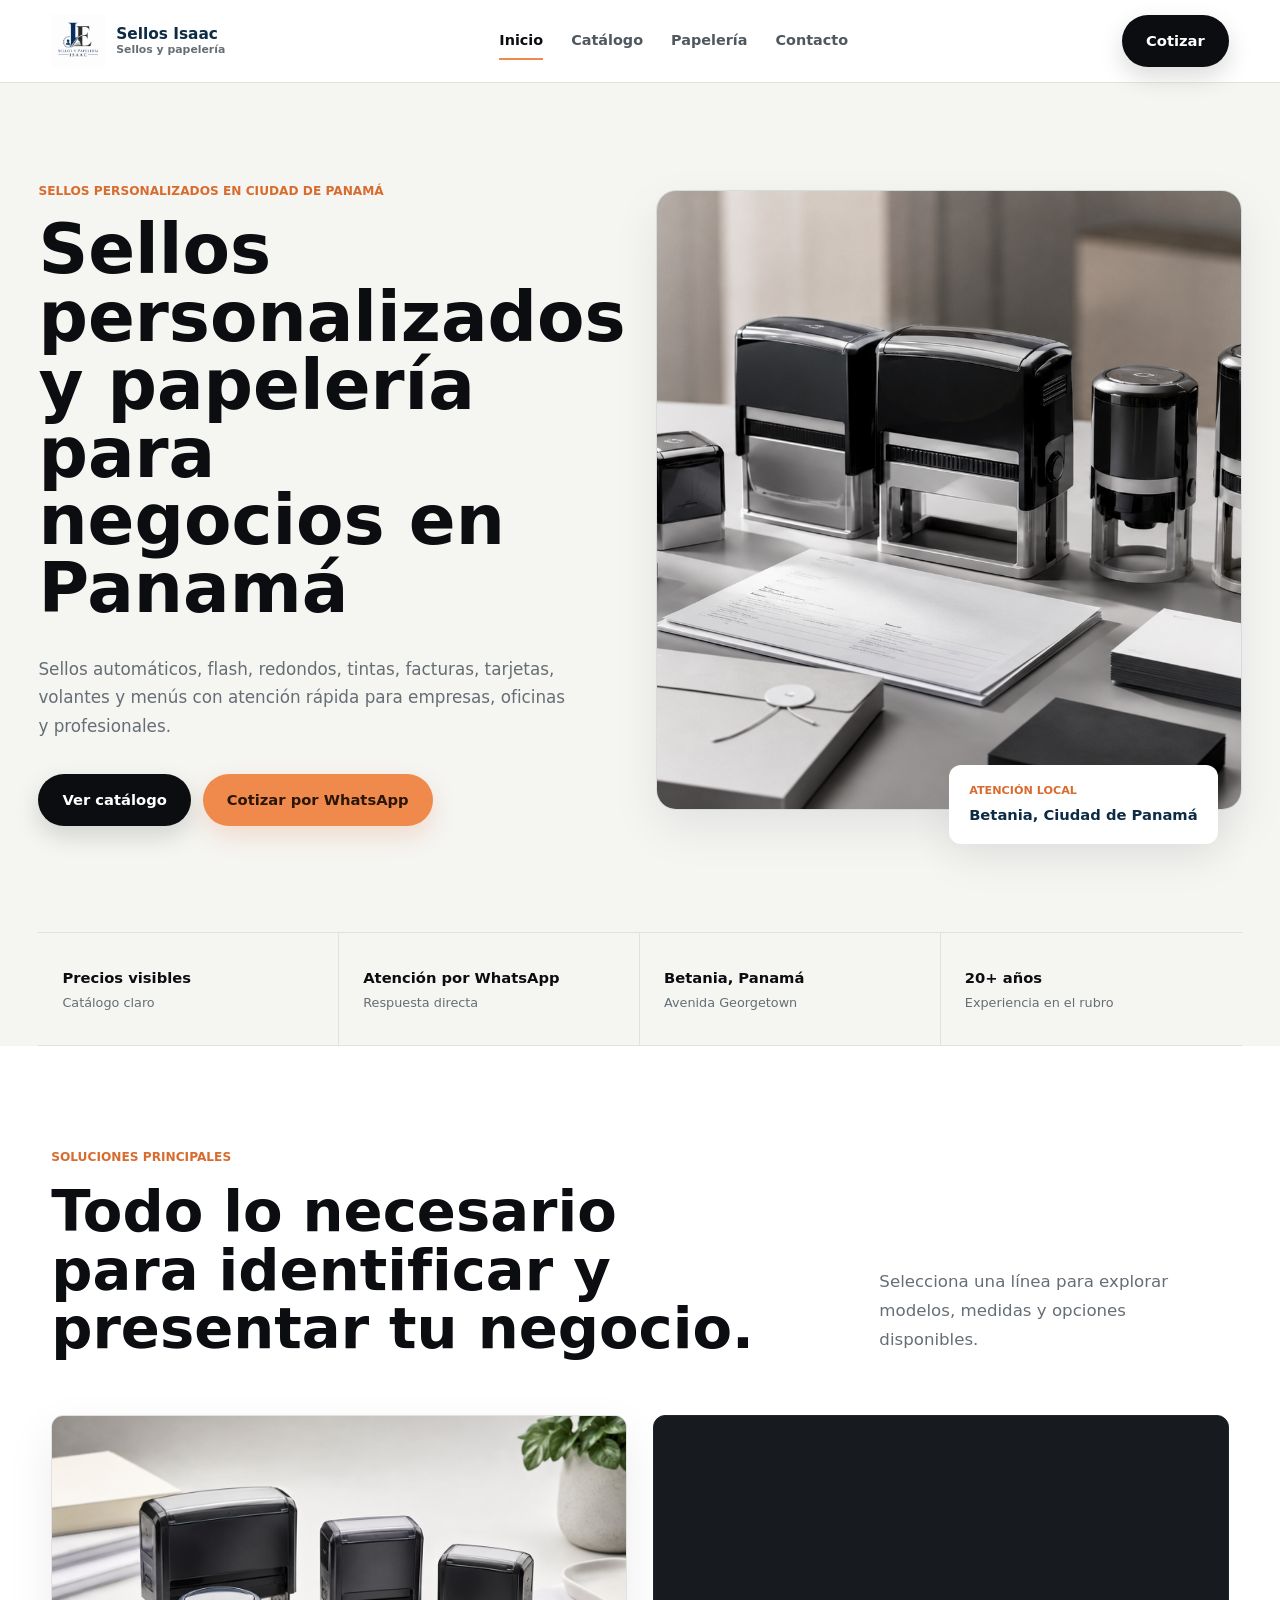
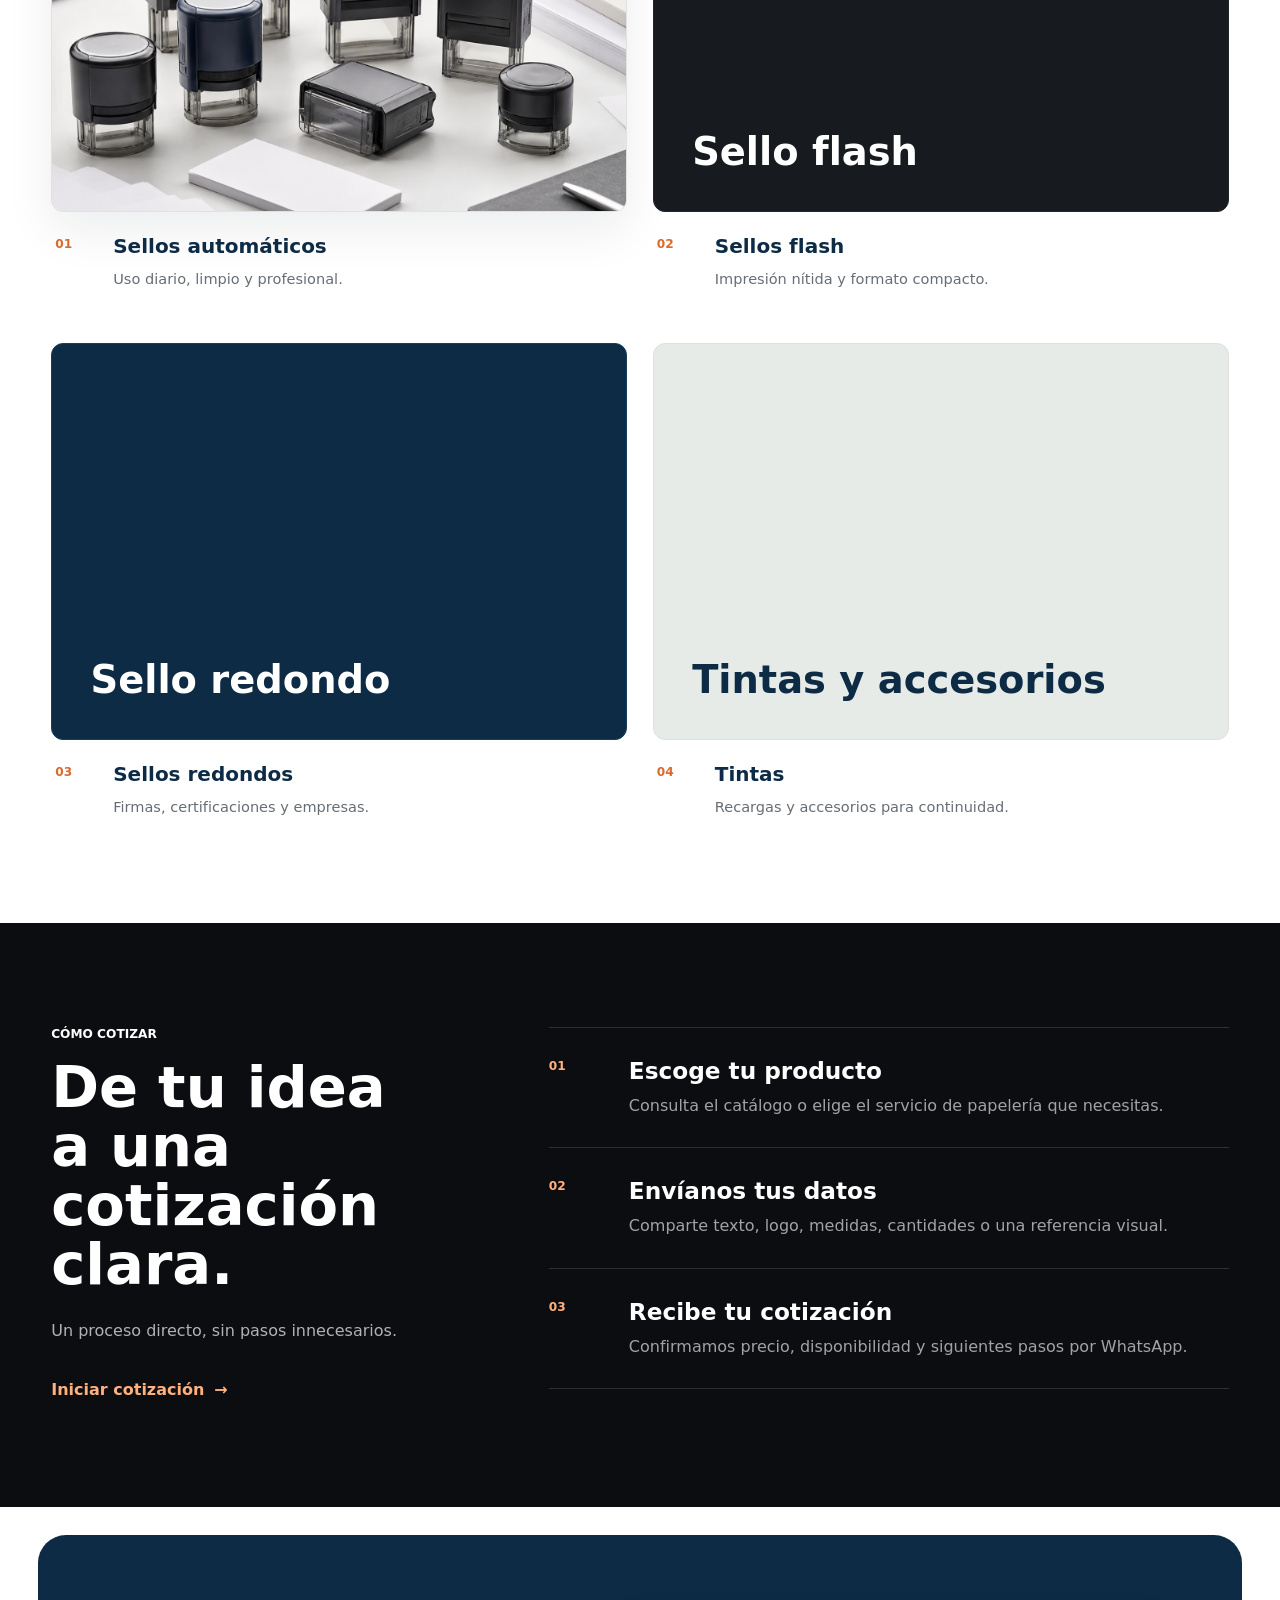
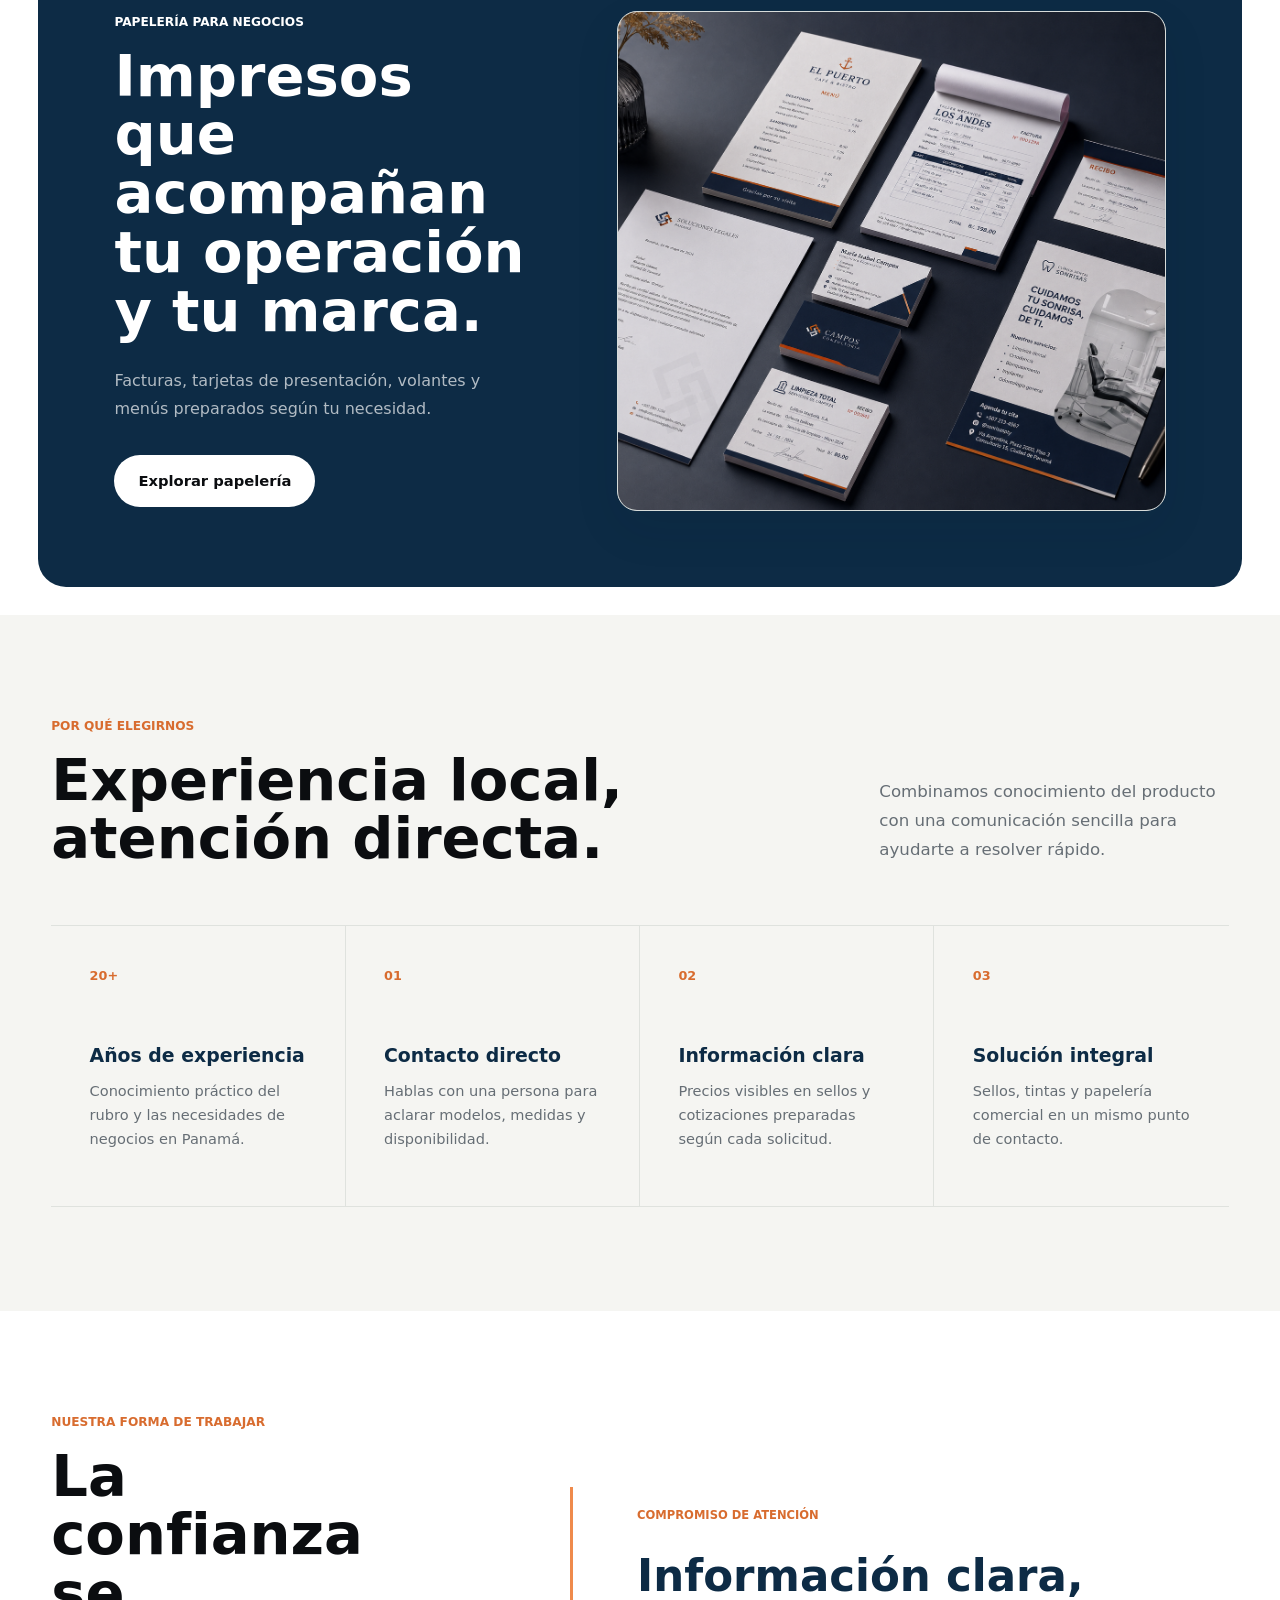
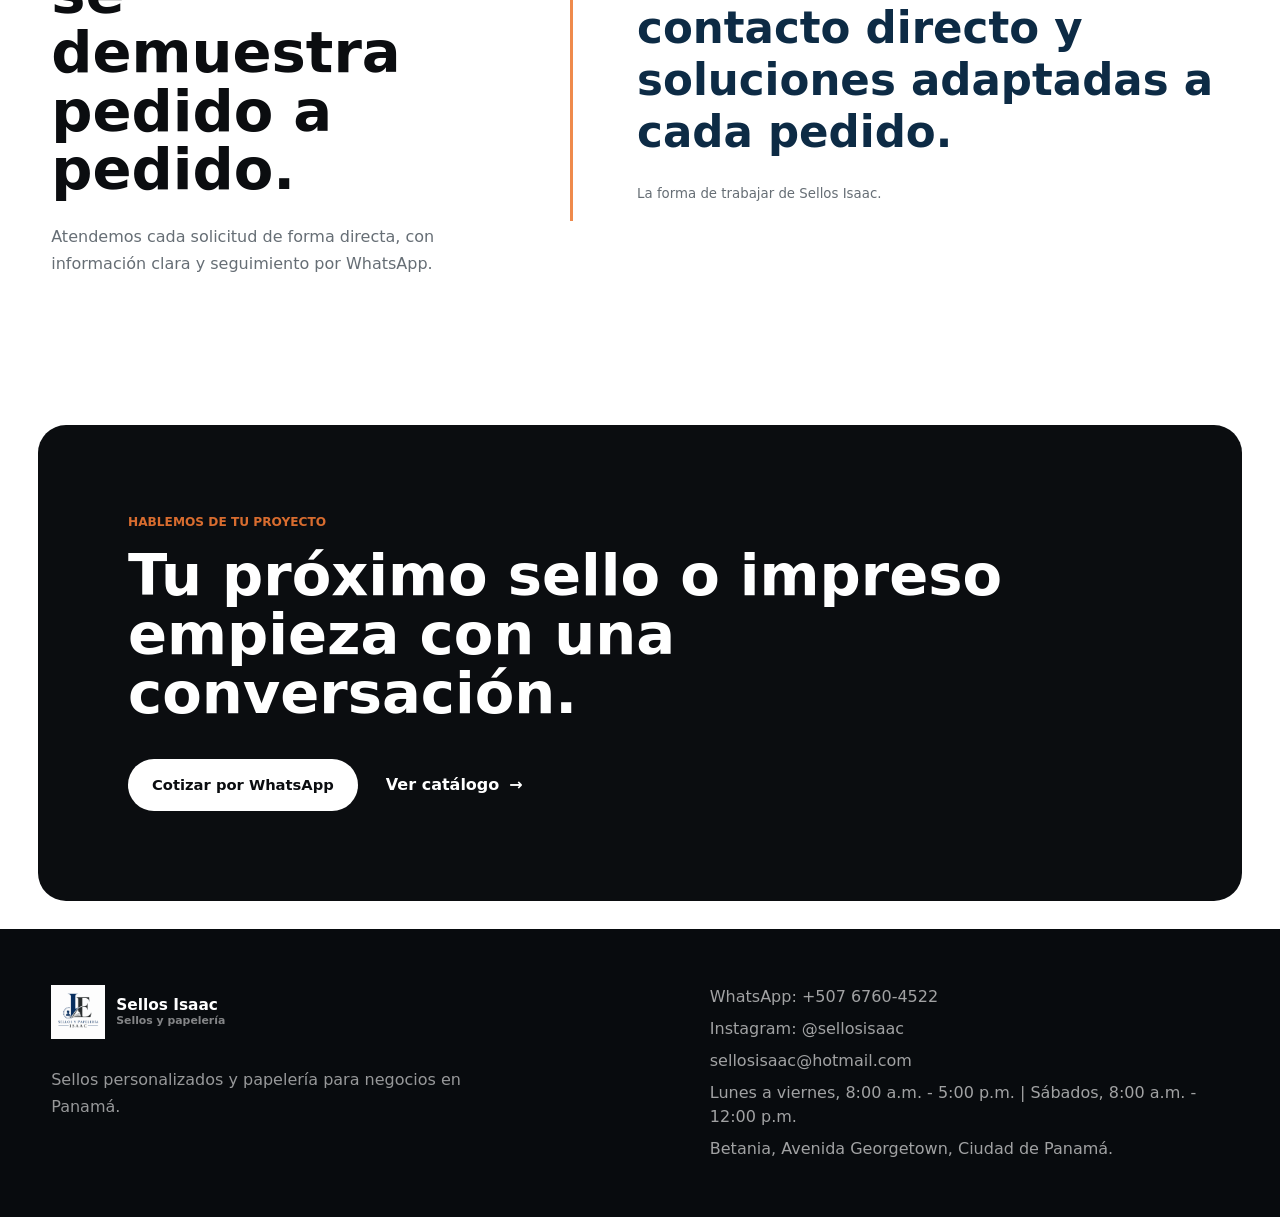
==== commit 8f499d3e: "Checkpoint: rediseño premium y nuevo hero Checkpoint: rediseño premium y nuevo hero" ====
--- a/index.html
+++ b/index.html
@@ -46,10 +46,8 @@
         </div>
 
         <div class="hero-media" data-reveal>
-          <div class="photo-placeholder photo-placeholder-dark" role="img" aria-label="Espacio preparado para fotografia real de sellos personalizados">
-            <span class="photo-label">Fotograf&iacute;a principal</span>
-            <strong>Producci&oacute;n de sellos<br>y papeler&iacute;a</strong>
-            <small>Espacio preparado para imagen real</small>
+          <div class="premium-media hero-image-frame">
+            <img class="hero-image" src="assets/img/hero/hero-sellos-premium.png" width="1672" height="941" alt="Colecci&oacute;n de sellos autom&aacute;ticos y papeler&iacute;a profesional sobre un escritorio" fetchpriority="high" decoding="async">
           </div>
           <div class="hero-media-caption">
             <span>Atenci&oacute;n local</span>
@@ -78,31 +76,21 @@
 
         <div class="solutions-grid">
           <a class="solution-card" href="catalogo.html?categoria=Automatico" data-reveal>
-            <div class="solution-media photo-placeholder" role="img" aria-label="Espacio para fotografia de sello automatico">
-              <span class="photo-label">Foto de producto</span>
-              <strong>Sello autom&aacute;tico</strong>
+            <div class="solution-media premium-media">
+              <img class="solution-image" src="assets/img/categorias/sellos-automaticos-premium.png" width="1448" height="1086" loading="lazy" decoding="async" alt="Selecci&oacute;n premium de sellos autom&aacute;ticos rectangulares y redondos">
             </div>
             <div class="solution-content"><span>01</span><h3>Sellos autom&aacute;ticos</h3><p>Uso diario, limpio y profesional.</p></div>
           </a>
           <a class="solution-card" href="catalogo.html?categoria=Flash" data-reveal>
-            <div class="solution-media photo-placeholder" role="img" aria-label="Espacio para fotografia de sello flash">
-              <span class="photo-label">Foto de producto</span>
-              <strong>Sello flash</strong>
-            </div>
+            <div class="solution-media solution-panel solution-panel-dark"><strong>Sello flash</strong></div>
             <div class="solution-content"><span>02</span><h3>Sellos flash</h3><p>Impresi&oacute;n n&iacute;tida y formato compacto.</p></div>
           </a>
           <a class="solution-card" href="catalogo.html?categoria=Redondo" data-reveal>
-            <div class="solution-media photo-placeholder" role="img" aria-label="Espacio para fotografia de sello redondo">
-              <span class="photo-label">Foto de producto</span>
-              <strong>Sello redondo</strong>
-            </div>
+            <div class="solution-media solution-panel solution-panel-blue"><strong>Sello redondo</strong></div>
             <div class="solution-content"><span>03</span><h3>Sellos redondos</h3><p>Firmas, certificaciones y empresas.</p></div>
           </a>
           <a class="solution-card" href="catalogo.html?categoria=Tinta" data-reveal>
-            <div class="solution-media photo-placeholder" role="img" aria-label="Espacio para fotografia de tintas para sellos">
-              <span class="photo-label">Foto de producto</span>
-              <strong>Tintas y accesorios</strong>
-            </div>
+            <div class="solution-media solution-panel solution-panel-light"><strong>Tintas y accesorios</strong></div>
             <div class="solution-content"><span>04</span><h3>Tintas</h3><p>Recargas y accesorios para continuidad.</p></div>
           </a>
         </div>
@@ -134,10 +122,8 @@
           <p>Facturas, tarjetas de presentaci&oacute;n, volantes y men&uacute;s preparados seg&uacute;n tu necesidad.</p>
           <a class="btn btn-light" href="papeleria.html">Explorar papeler&iacute;a</a>
         </div>
-        <div class="photo-placeholder photo-placeholder-light" role="img" aria-label="Espacio preparado para fotografia real de papeleria impresa">
-          <span class="photo-label">Fotograf&iacute;a editorial</span>
-          <strong>Papeler&iacute;a impresa<br>para negocios</strong>
-          <small>Facturas · tarjetas · volantes · men&uacute;s</small>
+        <div class="premium-media paper-feature-media">
+          <img src="assets/img/papeleria/papeleria-premium.png" width="1447" height="1087" loading="lazy" decoding="async" alt="Conjunto de facturas, tarjetas, men&uacute;s, volantes y recibos personalizados para negocios">
         </div>
       </div>
     </section>
@@ -161,14 +147,14 @@
     <section class="section testimonials-section">
       <div class="container testimonials-layout" data-reveal>
         <div>
-          <p class="eyebrow">Testimonios</p>
+          <p class="eyebrow">Nuestra forma de trabajar</p>
           <h2>La confianza se demuestra pedido a pedido.</h2>
-          <p>Esta secci&oacute;n est&aacute; preparada para publicar rese&ntilde;as verificadas de clientes reales.</p>
+          <p>Atendemos cada solicitud de forma directa, con informaci&oacute;n clara y seguimiento por WhatsApp.</p>
         </div>
-        <div class="testimonial-placeholder">
-          <span>Pr&oacute;ximamente</span>
-          <blockquote>“Aqu&iacute; mostraremos experiencias reales de empresas, oficinas y profesionales atendidos por Sellos Isaac.”</blockquote>
-          <small>Espacio reservado para testimonio verificado</small>
+        <div class="testimonial-statement">
+          <span>Compromiso de atenci&oacute;n</span>
+          <blockquote>Informaci&oacute;n clara, contacto directo y soluciones adaptadas a cada pedido.</blockquote>
+          <small>La forma de trabajar de Sellos Isaac.</small>
         </div>
       </div>
     </section>
@@ -207,3 +193,4 @@
   <script src="js/main.js"></script>
 </body>
 </html>
+<!-- deploy refresh -->
--- a/css/styles.css
+++ b/css/styles.css
@@ -15,7 +15,8 @@
   --radius-large: 28px;
   --shadow-soft: 0 16px 42px rgba(13, 24, 34, 0.07);
   --shadow-lift: 0 26px 64px rgba(13, 24, 34, 0.12);
-  --container: 1220px;
+  --container: 1480px;
+  --container-wide: 1680px;
 }
 
 * {
@@ -59,7 +60,17 @@
 }
 
 .container {
-  width: min(100% - 48px, var(--container));
+  width: min(92vw, var(--container));
+  margin-inline: auto;
+}
+
+/* Visual bands use a wider canvas than text-heavy sections. */
+.container-wide,
+.home-hero > .container,
+.inner-hero > .container,
+.paper-feature-section > .container,
+.final-cta-section > .container {
+  width: min(94vw, var(--container-wide));
   margin-inline: auto;
 }
 
@@ -325,114 +336,51 @@
   outline-offset: 3px;
 }
 
-/* Premium photo placeholders */
-.photo-placeholder {
-  position: relative;
-  display: flex;
+/* Premium photographic media */
+.premium-media {
   overflow: hidden;
-  flex-direction: column;
-  justify-content: flex-end;
   border: 1px solid #d7dcda;
-  border-radius: var(--radius-large);
-  padding: clamp(24px, 4vw, 48px);
-  background:
-    linear-gradient(145deg, rgba(255, 255, 255, 0.8), rgba(225, 229, 226, 0.75)),
-    #e7eae7;
-  isolation: isolate;
-}
-
-.photo-placeholder::before,
-.photo-placeholder::after {
-  position: absolute;
-  z-index: -1;
-  border: 1px solid rgba(13, 43, 69, 0.12);
-  content: "";
-}
-
-.photo-placeholder::before {
-  inset: 10% 9% 18% 16%;
-}
-
-.photo-placeholder::after {
-  inset: 20% 18% 8% 8%;
-}
-
-.photo-placeholder-dark {
-  color: var(--white);
-  border-color: rgba(255, 255, 255, 0.12);
-  background: linear-gradient(145deg, #0a1016, #153a56);
-}
-
-.photo-placeholder-dark::before,
-.photo-placeholder-dark::after {
-  border-color: rgba(255, 255, 255, 0.14);
-}
-
-.photo-placeholder-light {
-  color: var(--ink);
-  background: linear-gradient(145deg, #ffffff, #e7ebe8);
-}
-
-.photo-label {
-  position: relative;
-  z-index: 1;
-  margin-bottom: 14px;
-  color: var(--orange-dark);
-  font-size: 0.72rem;
-  font-weight: 850;
-  text-transform: uppercase;
-}
-
-.photo-placeholder-dark .photo-label {
-  color: #ffb17d;
-}
-
-.photo-placeholder strong {
-  position: relative;
-  z-index: 1;
-  max-width: 520px;
-  font-size: clamp(1.8rem, 3.6vw, 3.7rem);
-  line-height: 1.02;
-}
-
-.photo-placeholder small {
-  position: relative;
-  z-index: 1;
-  margin-top: 16px;
-  color: inherit;
-  opacity: 0.62;
-  font-size: 0.82rem;
-  font-weight: 650;
+  border-radius: 20px;
+  background: var(--surface-soft);
+  box-shadow: 0 18px 48px rgba(13, 24, 34, 0.08);
+}
+
+.premium-media img {
+  width: 100%;
+  height: 100%;
+  object-fit: cover;
 }
 
 /* Home hero */
 .home-hero {
   overflow: hidden;
-  padding: 66px 0 0;
+  padding: clamp(64px, 6vw, 104px) 0 0;
   background: var(--paper);
 }
 
 .hero-layout {
   display: grid;
-  grid-template-columns: minmax(0, 0.9fr) minmax(430px, 1.1fr);
+  min-height: clamp(680px, 76vh, 900px);
+  grid-template-columns: minmax(0, 48fr) minmax(500px, 52fr);
   align-items: center;
-  gap: clamp(44px, 7vw, 96px);
+  gap: clamp(64px, 6vw, 132px);
 }
 
 .hero-copy {
-  max-width: 700px;
-  padding-bottom: 34px;
+  max-width: 820px;
+  padding: 24px 0 48px;
 }
 
 .hero-copy h1 {
-  max-width: 760px;
+  max-width: 860px;
+  font-size: clamp(3.2rem, 5.4vw, 6.6rem);
 }
 
 .hero-text {
-  max-width: 670px;
-  margin: 28px 0 0;
-  font-size: clamp(1.05rem, 1.65vw, 1.24rem);
-  line-height: 1.75;
+  max-width: 720px;
+  margin: 32px 0 0;
+  font-size: clamp(1.05rem, 1.3vw, 1.35rem);
+  line-height: 1.7;
 }
 
 .hero-actions {
@@ -444,11 +392,16 @@
 
 .hero-media {
   position: relative;
-  padding-bottom: 28px;
-}
-
-.hero-media > .photo-placeholder {
-  min-height: 570px;
+  width: 100%;
+  padding-bottom: 34px;
+}
+
+.hero-image-frame {
+  height: clamp(620px, 48vw, 790px);
+}
+
+.hero-image {
+  object-position: center;
 }
 
 .hero-media-caption {
@@ -509,7 +462,7 @@
 
 /* Shared sections */
 .section {
-  padding: 116px 0;
+  padding: clamp(104px, 8vw, 148px) 0;
   background: var(--surface);
 }
 
@@ -536,7 +489,7 @@
 .solutions-grid {
   display: grid;
   grid-template-columns: repeat(2, minmax(0, 1fr));
-  gap: 42px 24px;
+  gap: 52px clamp(24px, 2vw, 36px);
 }
 
 .solution-card {
@@ -544,18 +497,52 @@
 }
 
 .solution-media {
-  min-height: 360px;
+  height: clamp(380px, 31vw, 500px);
+  overflow: hidden;
+  border: 1px solid var(--line);
   border-radius: var(--radius);
   transition: transform 280ms ease, box-shadow 280ms ease;
 }
 
+.solution-image {
+  transition: transform 420ms ease;
+}
+
+.solution-panel {
+  display: flex;
+  align-items: flex-end;
+  padding: clamp(28px, 3vw, 46px);
+}
+
+.solution-panel-dark {
+  color: var(--white);
+  border-color: #20262c;
+  background: #171b20;
+}
+
+.solution-panel-blue {
+  color: var(--white);
+  border-color: #183e5d;
+  background: var(--blue);
+}
+
+.solution-panel-light {
+  color: var(--blue);
+  background: #e7ebe8;
+}
+
 .solution-media strong {
   font-size: clamp(1.8rem, 3vw, 3rem);
+  line-height: 1.05;
 }
 
 .solution-card:hover .solution-media {
   box-shadow: var(--shadow-lift);
   transform: translateY(-6px);
+}
+
+.solution-card:hover .solution-image {
+  transform: scale(1.025);
 }
 
 .solution-content {
@@ -652,8 +639,8 @@
 
 .paper-feature {
   display: grid;
-  grid-template-columns: minmax(0, 0.8fr) minmax(360px, 1.2fr);
-  gap: clamp(36px, 7vw, 88px);
+  grid-template-columns: minmax(0, 0.86fr) minmax(440px, 1.14fr);
+  gap: clamp(56px, 7vw, 124px);
   align-items: center;
   border-radius: var(--radius-large);
   padding: clamp(36px, 6vw, 76px);
@@ -671,8 +658,12 @@
   line-height: 1.75;
 }
 
-.paper-feature .photo-placeholder {
-  min-height: 460px;
+.paper-feature-media {
+  height: clamp(500px, 36vw, 650px);
+}
+
+.paper-feature-media img {
+  object-position: center;
 }
 
 /* Trust */
@@ -688,8 +679,8 @@
 }
 
 .trust-grid article {
-  min-height: 270px;
-  padding: 34px 28px;
+  min-height: clamp(280px, 19vw, 340px);
+  padding: clamp(34px, 3vw, 52px);
   border-right: 1px solid var(--line);
 }
 
@@ -720,8 +711,8 @@
 
 .testimonials-layout {
   display: grid;
-  grid-template-columns: minmax(280px, 0.7fr) minmax(0, 1.3fr);
-  gap: clamp(54px, 9vw, 140px);
+  grid-template-columns: minmax(340px, 0.76fr) minmax(0, 1.24fr);
+  gap: clamp(72px, 9vw, 168px);
   align-items: center;
 }
 
@@ -730,19 +721,19 @@
   margin-top: 24px;
 }
 
-.testimonial-placeholder {
+.testimonial-statement {
   border-left: 3px solid var(--orange);
   padding: 14px 0 14px clamp(28px, 5vw, 64px);
 }
 
-.testimonial-placeholder > span {
+.testimonial-statement > span {
   color: var(--orange-dark);
   font-size: 0.72rem;
   font-weight: 850;
   text-transform: uppercase;
 }
 
-.testimonial-placeholder blockquote {
+.testimonial-statement blockquote {
   margin: 22px 0;
   color: var(--blue);
   font-size: clamp(1.65rem, 3.4vw, 3.2rem);
@@ -750,7 +741,7 @@
   line-height: 1.2;
 }
 
-.testimonial-placeholder small {
+.testimonial-statement small {
   color: var(--muted);
 }
 
@@ -762,7 +753,7 @@
 
 .final-cta {
   border-radius: var(--radius-large);
-  padding: clamp(42px, 7vw, 86px);
+  padding: clamp(64px, 7vw, 118px);
   background: var(--ink);
 }
 
@@ -781,7 +772,7 @@
 
 /* Inner heroes */
 .inner-hero {
-  padding: 72px 0;
+  padding: clamp(76px, 7vw, 126px) 0;
   background: var(--paper);
 }
 
@@ -792,20 +783,26 @@
 
 .inner-hero-layout {
   display: grid;
-  grid-template-columns: minmax(0, 0.88fr) minmax(400px, 1.12fr);
-  gap: clamp(48px, 8vw, 112px);
+  min-height: clamp(580px, 64vh, 760px);
+  grid-template-columns: minmax(0, 48fr) minmax(480px, 52fr);
+  gap: clamp(64px, 7vw, 148px);
   align-items: center;
 }
 
+.inner-hero-layout.inner-hero-layout-text {
+  min-height: clamp(420px, 46vh, 580px);
+  grid-template-columns: minmax(0, 1080px);
+}
+
 .inner-hero h1 {
-  max-width: 760px;
-  font-size: clamp(3rem, 5.8vw, 5.8rem);
+  max-width: 860px;
+  font-size: clamp(3.2rem, 5.2vw, 6.1rem);
 }
 
 .inner-hero p:not(.eyebrow) {
-  max-width: 660px;
+  max-width: 720px;
   margin: 28px 0 0;
-  font-size: 1.12rem;
+  font-size: clamp(1.05rem, 1.3vw, 1.3rem);
   line-height: 1.75;
 }
 
@@ -819,7 +816,11 @@
 }
 
 .inner-hero-media {
-  min-height: 470px;
+  height: clamp(520px, 39vw, 680px);
+}
+
+.inner-hero-media img {
+  object-position: center;
 }
 
 .inner-hero-cta {
@@ -925,7 +926,7 @@
 .product-grid {
   display: grid;
   grid-template-columns: repeat(3, minmax(0, 1fr));
-  gap: 26px;
+  gap: clamp(24px, 2vw, 34px);
 }
 
 .product-card {
@@ -958,51 +959,6 @@
   height: 300px;
   object-fit: contain;
   padding: 28px;
-}
-
-.product-photo-placeholder {
-  position: relative;
-  display: flex;
-  width: 100%;
-  height: 300px;
-  overflow: hidden;
-  flex-direction: column;
-  justify-content: flex-end;
-  padding: 26px;
-  background: linear-gradient(145deg, #ecefeb, #d9dfdc);
-}
-
-.product-photo-placeholder::after {
-  position: absolute;
-  inset: 16% 12% 25% 22%;
-  border: 1px solid rgba(13, 43, 69, 0.14);
-  content: "";
-}
-
-.product-photo-placeholder span,
-.product-photo-placeholder strong,
-.product-photo-placeholder small {
-  position: relative;
-  z-index: 1;
-}
-
-.product-photo-placeholder span {
-  color: var(--orange-dark);
-  font-size: 0.68rem;
-  font-weight: 850;
-  text-transform: uppercase;
-}
-
-.product-photo-placeholder strong {
-  margin-top: 8px;
-  color: var(--blue);
-  font-size: 1.65rem;
-  line-height: 1.05;
-}
-
-.product-photo-placeholder small {
-  margin-top: 8px;
-  color: var(--muted);
 }
 
 .product-body {
@@ -1092,26 +1048,24 @@
 .paper-services-grid {
   display: grid;
   grid-template-columns: repeat(2, minmax(0, 1fr));
-  gap: 62px 28px;
-}
-
-.paper-service-media {
-  min-height: 390px;
-  border-radius: var(--radius);
-}
-
-.paper-service-media strong {
-  font-size: clamp(2rem, 3.4vw, 3.4rem);
-}
-
-.paper-service > div:last-child {
+  gap: 70px clamp(26px, 2vw, 38px);
+}
+
+.paper-service {
+  min-height: 300px;
+  border-top: 1px solid var(--line);
+  border-bottom: 1px solid var(--line);
+}
+
+.paper-service-content {
   display: grid;
   grid-template-columns: 42px 1fr;
+  align-content: start;
   gap: 4px 14px;
-  padding: 24px 4px 0;
-}
-
-.paper-service > div:last-child > span {
+  padding: 34px 4px;
+}
+
+.paper-service-content > span {
   grid-row: 1 / 4;
   color: var(--orange-dark);
   font-size: 0.72rem;
@@ -1305,6 +1259,85 @@
 }
 
 /* Responsive */
+@media (min-width: 1500px) {
+  .solutions-grid,
+  .paper-services-grid,
+  .product-grid {
+    grid-template-columns: repeat(4, minmax(0, 1fr));
+  }
+
+  .solution-media {
+    height: 460px;
+  }
+
+  .product-media,
+  .product-media img {
+    min-height: 320px;
+    height: 320px;
+  }
+}
+
+@media (min-width: 1600px) {
+  :root {
+    --container: 1600px;
+    --container-wide: 1720px;
+  }
+
+  .header-content {
+    min-height: 88px;
+  }
+
+  .highlights-strip > div {
+    min-height: 124px;
+    padding-inline: 32px;
+  }
+}
+
+@media (min-width: 1800px) {
+  :root {
+    --container: 1680px;
+    --container-wide: 1800px;
+  }
+
+  .home-hero {
+    padding-top: 112px;
+  }
+
+  .hero-layout {
+    min-height: 920px;
+    gap: clamp(96px, 6vw, 150px);
+  }
+
+  .hero-image-frame {
+    height: 840px;
+  }
+
+  .inner-hero-layout {
+    min-height: 800px;
+  }
+
+  .inner-hero-media {
+    height: 720px;
+  }
+
+  .section {
+    padding-block: 156px;
+  }
+
+  .solutions-grid,
+  .paper-services-grid {
+    gap: 76px 32px;
+  }
+
+  .solution-media {
+    height: 500px;
+  }
+
+  .trust-grid article {
+    min-height: 340px;
+  }
+}
+
 @media (max-width: 1020px) {
   .hero-layout,
   .inner-hero-layout {
@@ -1429,8 +1462,8 @@
     width: min(100%, 720px);
   }
 
-  .hero-media > .photo-placeholder {
-    min-height: 480px;
+  .hero-image-frame {
+    height: 480px;
   }
 
   .highlights-strip {
@@ -1460,9 +1493,9 @@
     gap: 36px;
   }
 
-  .paper-feature .photo-placeholder,
+  .paper-feature-media,
   .inner-hero-media {
-    min-height: 400px;
+    height: 400px;
   }
 
   .catalog-toolbar {
@@ -1517,8 +1550,8 @@
     padding-bottom: 0;
   }
 
-  .hero-media > .photo-placeholder {
-    min-height: 390px;
+  .hero-image-frame {
+    height: 390px;
   }
 
   .hero-media-caption {
@@ -1558,9 +1591,8 @@
     grid-template-columns: 1fr;
   }
 
-  .solution-media,
-  .paper-service-media {
-    min-height: 310px;
+  .solution-media {
+    height: 310px;
   }
 
   .process-list li {
@@ -1573,9 +1605,9 @@
     padding: 28px 22px;
   }
 
-  .paper-feature .photo-placeholder,
+  .paper-feature-media,
   .inner-hero-media {
-    min-height: 330px;
+    height: 330px;
   }
 
   .trust-grid article {
@@ -1593,7 +1625,7 @@
     margin-bottom: 34px;
   }
 
-  .testimonial-placeholder {
+  .testimonial-statement {
     padding-left: 22px;
   }
 
@@ -1611,8 +1643,7 @@
   }
 
   .product-media,
-  .product-media img,
-  .product-photo-placeholder {
+  .product-media img {
     min-height: 270px;
     height: 270px;
   }
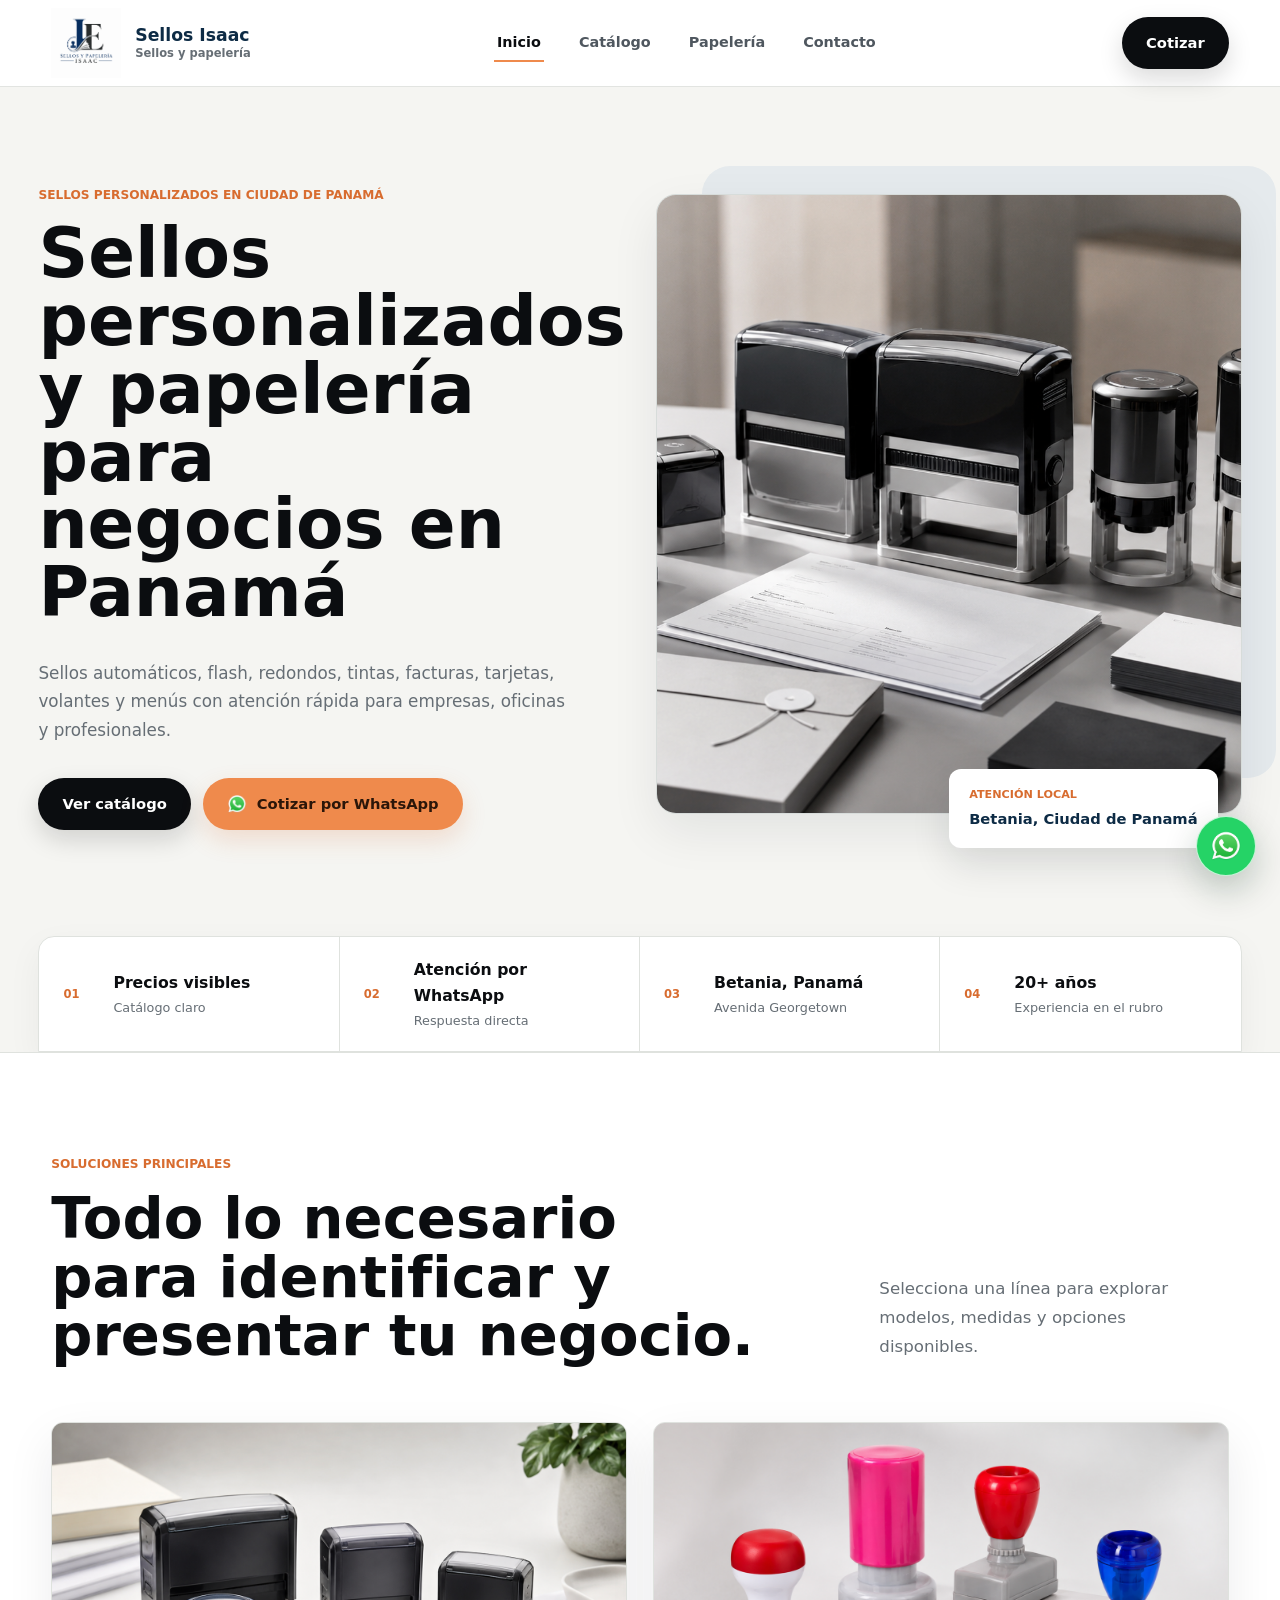
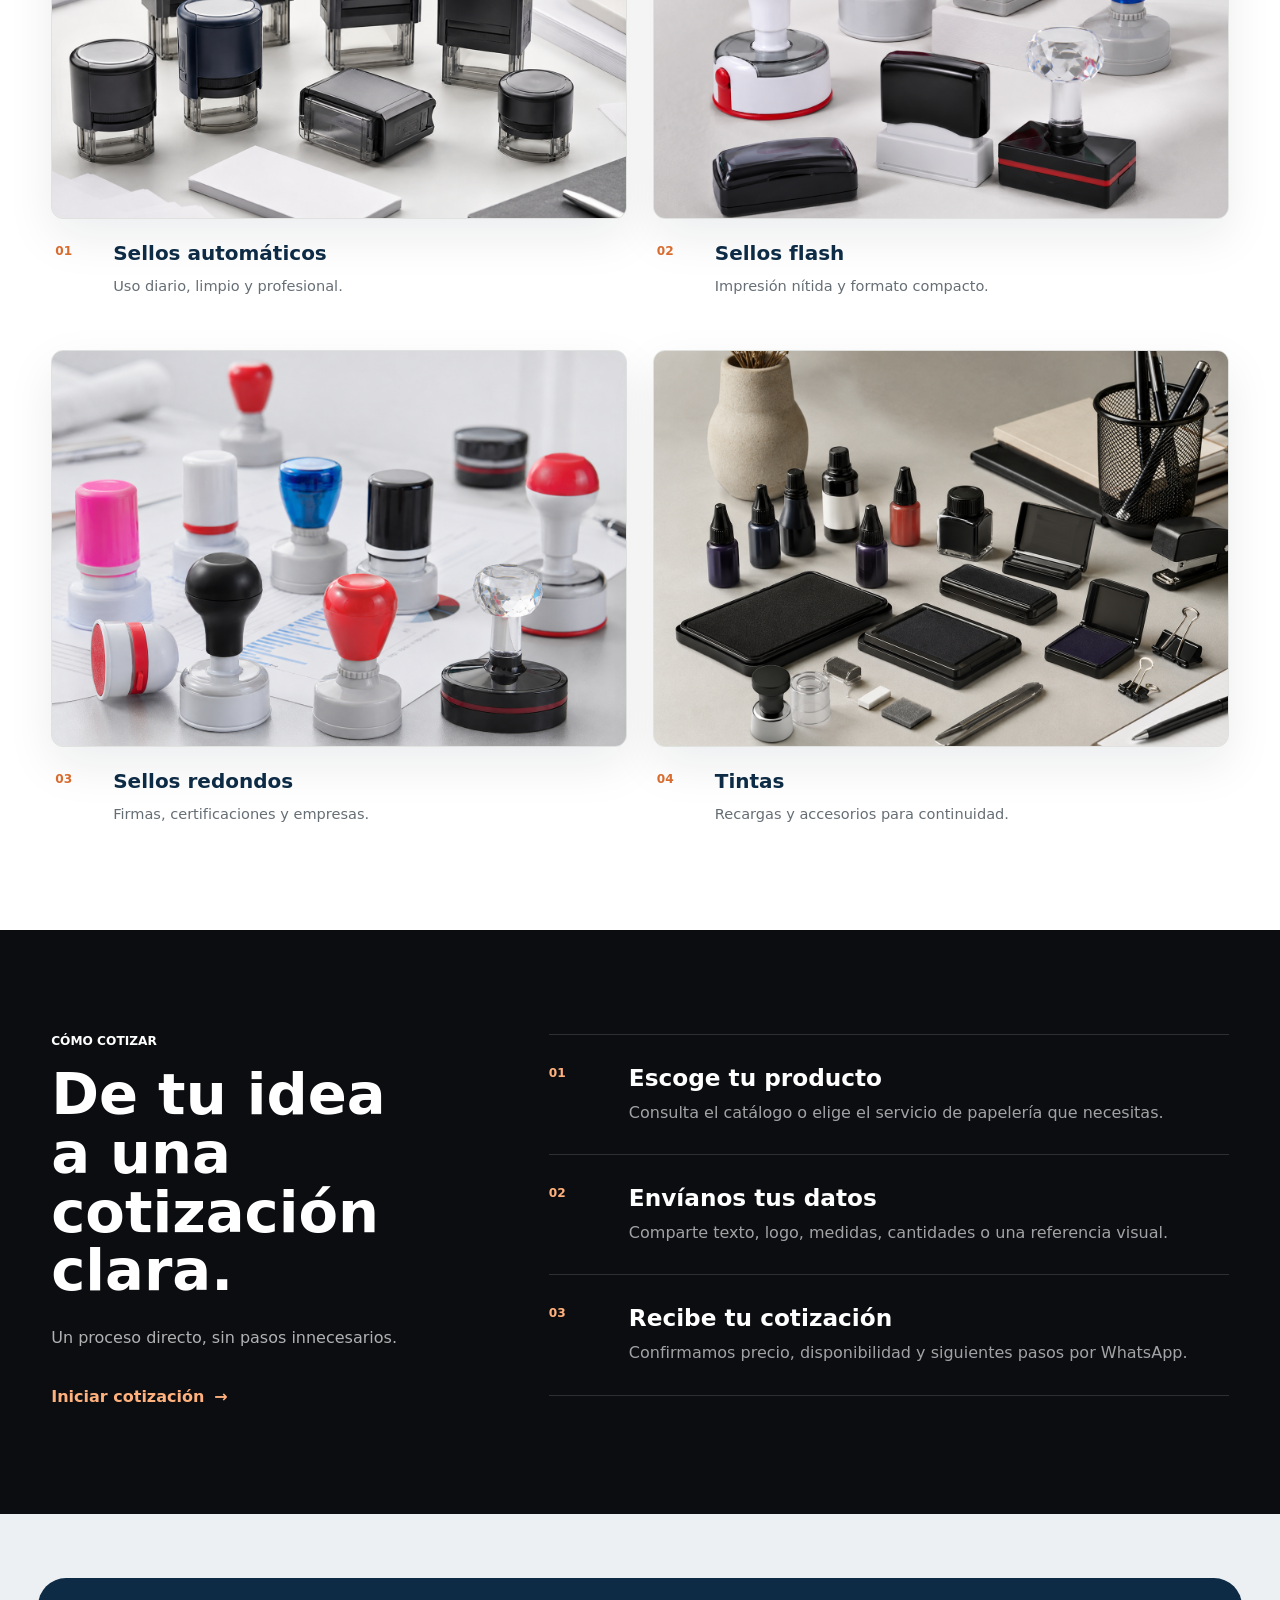
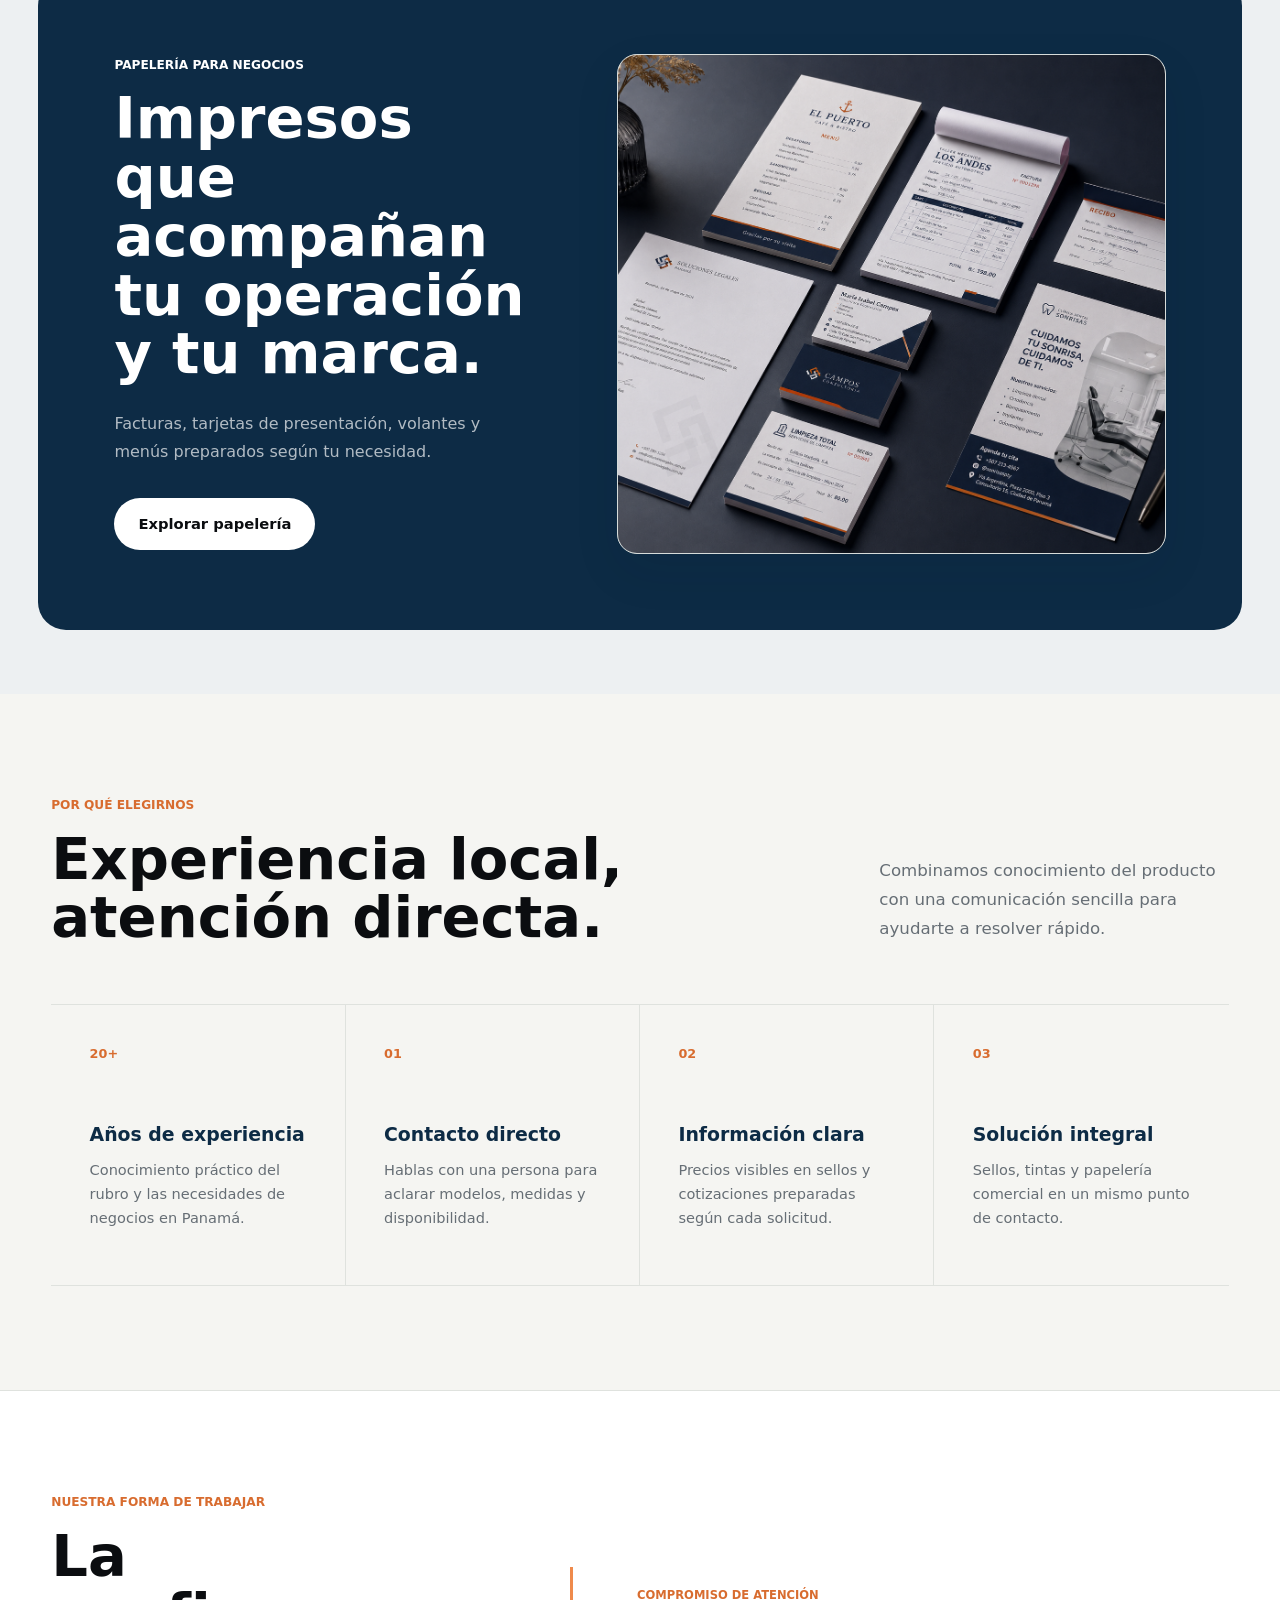
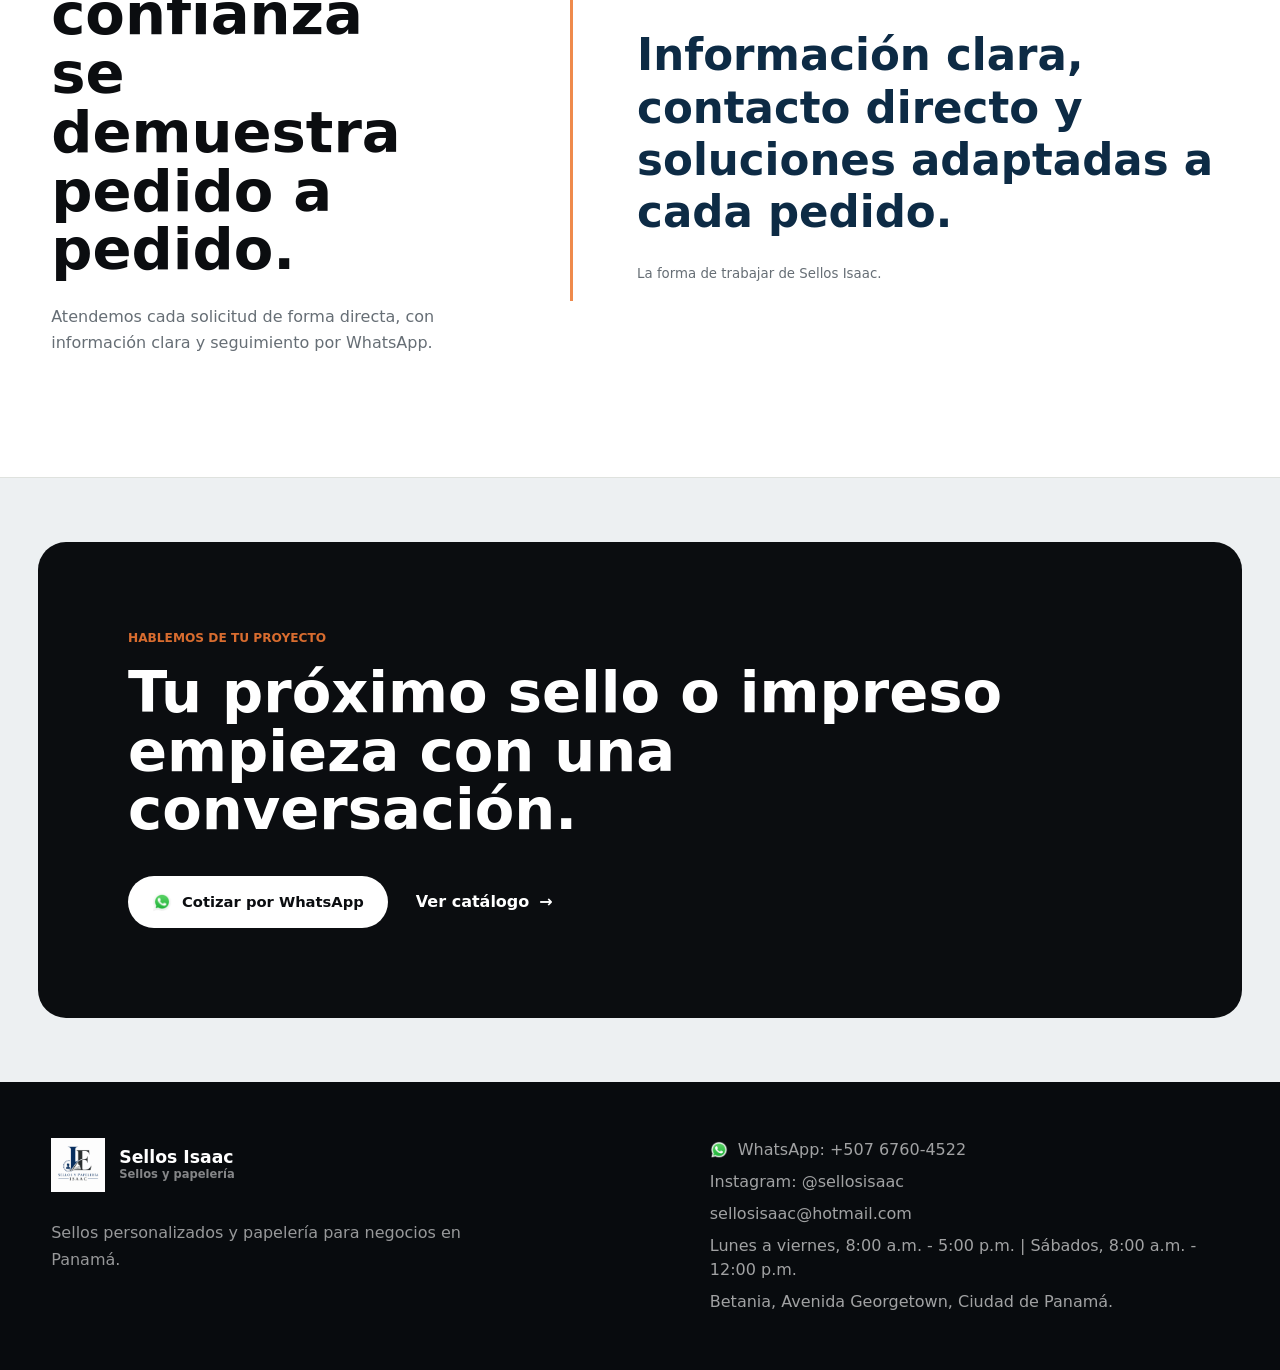
==== commit 4d0810cd: "Enriquecer catálogo contacto y WhatsApp Integración de nuevas imágenes específicas para catálogo, ap" ====
--- a/index.html
+++ b/index.html
@@ -82,15 +82,21 @@
             <div class="solution-content"><span>01</span><h3>Sellos autom&aacute;ticos</h3><p>Uso diario, limpio y profesional.</p></div>
           </a>
           <a class="solution-card" href="catalogo.html?categoria=Flash" data-reveal>
-            <div class="solution-media solution-panel solution-panel-dark"><strong>Sello flash</strong></div>
+            <div class="solution-media premium-media">
+              <img class="solution-image" src="assets/img/categorias/sellos-flash-premium.png" width="1448" height="1086" loading="lazy" decoding="async" alt="Colecci&oacute;n de sellos flash profesionales en diferentes formatos y colores">
+            </div>
             <div class="solution-content"><span>02</span><h3>Sellos flash</h3><p>Impresi&oacute;n n&iacute;tida y formato compacto.</p></div>
           </a>
           <a class="solution-card" href="catalogo.html?categoria=Redondo" data-reveal>
-            <div class="solution-media solution-panel solution-panel-blue"><strong>Sello redondo</strong></div>
+            <div class="solution-media premium-media">
+              <img class="solution-image" src="assets/img/categorias/sellos-redondos-premium.png" width="1448" height="1086" loading="lazy" decoding="async" alt="Selecci&oacute;n de sellos redondos profesionales sobre una mesa de trabajo">
+            </div>
             <div class="solution-content"><span>03</span><h3>Sellos redondos</h3><p>Firmas, certificaciones y empresas.</p></div>
           </a>
           <a class="solution-card" href="catalogo.html?categoria=Tinta" data-reveal>
-            <div class="solution-media solution-panel solution-panel-light"><strong>Tintas y accesorios</strong></div>
+            <div class="solution-media premium-media">
+              <img class="solution-image" src="assets/img/categorias/tintas-accesorios-premium.png" width="1448" height="1086" loading="lazy" decoding="async" alt="Tintas, almohadillas y accesorios profesionales para sellos">
+            </div>
             <div class="solution-content"><span>04</span><h3>Tintas</h3><p>Recargas y accesorios para continuidad.</p></div>
           </a>
         </div>
--- a/css/styles.css
+++ b/css/styles.css
@@ -15,8 +15,8 @@
   --radius-large: 28px;
   --shadow-soft: 0 16px 42px rgba(13, 24, 34, 0.07);
   --shadow-lift: 0 26px 64px rgba(13, 24, 34, 0.12);
-  --container: 1480px;
-  --container-wide: 1680px;
+  --container: 1600px;
+  --container-wide: 1720px;
 }
 
 * {
@@ -134,16 +134,16 @@
 
 .header-content {
   display: grid;
-  min-height: 82px;
+  min-height: 86px;
   grid-template-columns: auto minmax(0, 1fr) auto;
   align-items: center;
-  gap: 34px;
+  gap: clamp(38px, 4vw, 68px);
 }
 
 .brand {
   display: inline-flex;
   align-items: center;
-  gap: 11px;
+  gap: 14px;
   width: fit-content;
 }
 
@@ -154,6 +154,13 @@
   object-fit: contain;
 }
 
+.header-content .brand-logo {
+  width: 70px;
+  height: 70px;
+  max-width: none;
+  flex: 0 0 70px;
+}
+
 .brand-copy {
   display: grid;
   gap: 1px;
@@ -163,13 +170,13 @@
 }
 
 .brand-copy strong {
-  font-size: 0.96rem;
+  font-size: 1.08rem;
   font-weight: 850;
 }
 
 .brand-copy small {
   color: var(--muted);
-  font-size: 0.68rem;
+  font-size: 0.72rem;
   font-weight: 650;
 }
 
@@ -177,7 +184,7 @@
   display: flex;
   align-items: center;
   justify-content: center;
-  gap: 2px;
+  gap: 6px;
   color: #4f575f;
   font-size: 0.9rem;
   font-weight: 700;
@@ -185,7 +192,7 @@
 
 .main-nav a {
   position: relative;
-  padding: 10px 13px;
+  padding: 10px 16px;
   transition: color 180ms ease;
 }
 
@@ -306,6 +313,24 @@
   width: 100%;
 }
 
+.with-whatsapp-icon {
+  gap: 10px;
+}
+
+.whatsapp-icon {
+  width: 20px;
+  height: 20px;
+  flex: 0 0 20px;
+  object-fit: contain;
+}
+
+.text-link .whatsapp-icon,
+.footer-contact .whatsapp-icon {
+  width: 18px;
+  height: 18px;
+  flex-basis: 18px;
+}
+
 .text-link {
   display: inline-flex;
   align-items: center;
@@ -354,7 +379,7 @@
 /* Home hero */
 .home-hero {
   overflow: hidden;
-  padding: clamp(64px, 6vw, 104px) 0 0;
+  padding: clamp(72px, 6vw, 112px) 0 0;
   background: var(--paper);
 }
 
@@ -392,8 +417,19 @@
 
 .hero-media {
   position: relative;
+  z-index: 0;
   width: 100%;
   padding-bottom: 34px;
+  isolation: isolate;
+}
+
+.hero-media::before {
+  position: absolute;
+  z-index: -1;
+  inset: -28px -34px 70px 46px;
+  border-radius: 28px;
+  background: #e5eaed;
+  content: "";
 }
 
 .hero-image-frame {
@@ -414,7 +450,7 @@
   border-radius: var(--radius);
   padding: 17px 20px;
   background: var(--white);
-  box-shadow: var(--shadow-soft);
+  box-shadow: 0 16px 38px rgba(13, 24, 34, 0.12);
 }
 
 .hero-media-caption span {
@@ -433,17 +469,31 @@
   display: grid;
   margin-top: 58px;
   grid-template-columns: repeat(4, minmax(0, 1fr));
-  border-top: 1px solid var(--line);
-  border-bottom: 1px solid var(--line);
+  border: 1px solid var(--line);
+  border-radius: 16px 16px 0 0;
+  background: var(--surface);
+  box-shadow: 0 12px 34px rgba(13, 24, 34, 0.05);
+  counter-reset: highlight;
 }
 
 .highlights-strip > div {
   display: grid;
   min-height: 112px;
+  grid-template-columns: 38px 1fr;
   align-content: center;
-  gap: 2px;
+  gap: 1px 12px;
   padding: 20px 24px;
   border-right: 1px solid var(--line);
+  counter-increment: highlight;
+}
+
+.highlights-strip > div::before {
+  grid-row: 1 / 3;
+  align-self: center;
+  color: var(--orange-dark);
+  content: "0" counter(highlight);
+  font-size: 0.72rem;
+  font-weight: 850;
 }
 
 .highlights-strip > div:last-child {
@@ -452,7 +502,7 @@
 
 .highlights-strip strong {
   color: var(--ink);
-  font-size: 0.92rem;
+  font-size: 0.98rem;
 }
 
 .highlights-strip span {
@@ -464,6 +514,10 @@
 .section {
   padding: clamp(104px, 8vw, 148px) 0;
   background: var(--surface);
+}
+
+.solutions-section {
+  border-top: 1px solid var(--line);
 }
 
 .section-heading {
@@ -508,34 +562,6 @@
   transition: transform 420ms ease;
 }
 
-.solution-panel {
-  display: flex;
-  align-items: flex-end;
-  padding: clamp(28px, 3vw, 46px);
-}
-
-.solution-panel-dark {
-  color: var(--white);
-  border-color: #20262c;
-  background: #171b20;
-}
-
-.solution-panel-blue {
-  color: var(--white);
-  border-color: #183e5d;
-  background: var(--blue);
-}
-
-.solution-panel-light {
-  color: var(--blue);
-  background: #e7ebe8;
-}
-
-.solution-media strong {
-  font-size: clamp(1.8rem, 3vw, 3rem);
-  line-height: 1.05;
-}
-
 .solution-card:hover .solution-media {
   box-shadow: var(--shadow-lift);
   transform: translateY(-6px);
@@ -633,8 +659,8 @@
 
 /* Paper feature */
 .paper-feature-section {
-  padding: 28px 0;
-  background: var(--surface);
+  padding: clamp(64px, 5vw, 96px) 0;
+  background: #edf0f2;
 }
 
 .paper-feature {
@@ -707,6 +733,7 @@
 /* Testimonials */
 .testimonials-section {
   background: var(--surface);
+  border-top: 1px solid var(--line);
 }
 
 .testimonials-layout {
@@ -747,8 +774,9 @@
 
 /* Final CTA */
 .final-cta-section {
-  padding: 28px 0;
-  background: var(--surface);
+  padding: clamp(58px, 5vw, 88px) 0;
+  border-top: 1px solid var(--line);
+  background: #edf0f2;
 }
 
 .final-cta {
@@ -781,6 +809,10 @@
   background: var(--ink);
 }
 
+.inner-hero-compact {
+  padding: clamp(56px, 5vw, 88px) 0;
+}
+
 .inner-hero-layout {
   display: grid;
   min-height: clamp(580px, 64vh, 760px);
@@ -790,7 +822,7 @@
 }
 
 .inner-hero-layout.inner-hero-layout-text {
-  min-height: clamp(420px, 46vh, 580px);
+  min-height: clamp(320px, 35vh, 440px);
   grid-template-columns: minmax(0, 1080px);
 }
 
@@ -828,18 +860,69 @@
 }
 
 /* Catalog */
+.catalog-hero {
+  padding: clamp(68px, 6vw, 108px) 0 clamp(76px, 7vw, 124px);
+  border-bottom: 1px solid var(--line);
+  background: #edf0f2;
+}
+
+.catalog-hero-layout {
+  display: grid;
+  grid-template-columns: 1fr;
+  gap: clamp(46px, 5vw, 76px);
+}
+
+.catalog-hero-copy {
+  display: grid;
+  grid-template-columns: minmax(0, 1.12fr) minmax(480px, 0.88fr);
+  align-items: end;
+  gap: clamp(56px, 6vw, 112px);
+}
+
+.catalog-hero-copy h1 {
+  max-width: 830px;
+  font-size: clamp(3.1rem, 5vw, 5.8rem);
+}
+
+.catalog-hero-intro > p:not(.eyebrow) {
+  max-width: 690px;
+  margin: 26px 0 0;
+  color: var(--muted);
+  font-size: clamp(1.02rem, 1.25vw, 1.24rem);
+  line-height: 1.7;
+}
+
+.catalog-hero-media {
+  height: clamp(420px, 34vw, 680px);
+  border-radius: var(--radius-large);
+}
+
+.catalog-hero-media img {
+  object-position: center;
+}
+
 .catalog-section {
+  padding-top: clamp(72px, 6vw, 108px);
   background: var(--surface);
 }
 
 .catalog-toolbar {
   display: grid;
-  grid-template-columns: minmax(270px, 400px) minmax(0, 1fr);
-  align-items: end;
-  gap: 28px;
-  margin-bottom: 28px;
-  border-bottom: 1px solid var(--line);
-  padding-bottom: 28px;
+  grid-template-columns: 1fr;
+  gap: 20px;
+}
+
+.catalog-hero-toolbar {
+  margin-top: 0;
+  border: 1px solid var(--line);
+  border-radius: 16px;
+  padding: 22px;
+  background: rgba(255, 255, 255, 0.88);
+  box-shadow: 0 16px 42px rgba(13, 24, 34, 0.07);
+}
+
+.catalog-hero-toolbar .filter-group {
+  justify-content: flex-start;
 }
 
 .search-wrap label,
@@ -947,8 +1030,10 @@
 }
 
 .product-media {
+  position: relative;
   display: grid;
   min-height: 300px;
+  overflow: hidden;
   place-items: center;
   border-bottom: 1px solid var(--line);
   background: var(--surface-soft);
@@ -959,6 +1044,30 @@
   height: 300px;
   object-fit: contain;
   padding: 28px;
+}
+
+.product-media-fallback img {
+  object-fit: cover;
+  padding: 0;
+  transition: transform 360ms ease;
+}
+
+.product-card:hover .product-media-fallback img {
+  transform: scale(1.025);
+}
+
+.product-media-note {
+  position: absolute;
+  right: 14px;
+  bottom: 14px;
+  border: 1px solid rgba(255, 255, 255, 0.6);
+  border-radius: 999px;
+  padding: 6px 10px;
+  color: var(--ink);
+  background: rgba(255, 255, 255, 0.9);
+  box-shadow: 0 8px 22px rgba(13, 24, 34, 0.1);
+  font-size: 0.66rem;
+  font-weight: 800;
 }
 
 .product-body {
@@ -1052,9 +1161,26 @@
 }
 
 .paper-service {
-  min-height: 300px;
-  border-top: 1px solid var(--line);
-  border-bottom: 1px solid var(--line);
+  min-width: 0;
+}
+
+.paper-service-media {
+  height: clamp(380px, 30vw, 520px);
+  border-radius: var(--radius);
+  transition: transform 280ms ease, box-shadow 280ms ease;
+}
+
+.paper-service-media img {
+  transition: transform 420ms ease;
+}
+
+.paper-service:hover .paper-service-media {
+  box-shadow: var(--shadow-lift);
+  transform: translateY(-5px);
+}
+
+.paper-service:hover .paper-service-media img {
+  transform: scale(1.02);
 }
 
 .paper-service-content {
@@ -1062,7 +1188,9 @@
   grid-template-columns: 42px 1fr;
   align-content: start;
   gap: 4px 14px;
-  padding: 34px 4px;
+  min-height: 190px;
+  border-bottom: 1px solid var(--line);
+  padding: 28px 4px 34px;
 }
 
 .paper-service-content > span {
@@ -1082,13 +1210,27 @@
 }
 
 .paper-options-section {
-  background: var(--paper);
+  background: #edf0f2;
 }
 
 .paper-options-layout {
   display: grid;
   grid-template-columns: minmax(280px, 0.72fr) minmax(0, 1.28fr);
   gap: clamp(56px, 9vw, 140px);
+}
+
+.paper-options-intro h2 {
+  max-width: 560px;
+}
+
+.paper-options-media {
+  height: clamp(300px, 24vw, 390px);
+  margin-top: 44px;
+  border-radius: var(--radius);
+}
+
+.paper-options-media img {
+  object-position: center;
 }
 
 .paper-options-list {
@@ -1118,57 +1260,165 @@
 }
 
 /* Contact */
+.contact-hero {
+  padding: clamp(64px, 5vw, 92px) 0;
+  border-bottom: 1px solid var(--line);
+  background: #edf0f2;
+}
+
+.inner-hero-layout.contact-hero-layout {
+  min-height: auto;
+  grid-template-columns: minmax(0, 0.92fr) minmax(560px, 1.08fr);
+  gap: clamp(64px, 7vw, 132px);
+}
+
+.contact-hero-panel {
+  border-radius: var(--radius-large);
+  padding: clamp(36px, 4vw, 58px);
+  color: var(--white);
+  background: var(--blue);
+  box-shadow: var(--shadow-lift);
+}
+
+.contact-panel-heading h2 {
+  max-width: 650px;
+  color: var(--white);
+  font-size: clamp(2rem, 3vw, 3.35rem);
+}
+
+.contact-panel-list {
+  display: grid;
+  margin: 34px 0 30px;
+  grid-template-columns: repeat(2, minmax(0, 1fr));
+  border-top: 1px solid rgba(255, 255, 255, 0.18);
+}
+
+.contact-panel-list > * {
+  display: grid;
+  min-width: 0;
+  gap: 5px;
+  padding: 18px 20px 18px 0;
+  border-bottom: 1px solid rgba(255, 255, 255, 0.18);
+}
+
+.contact-panel-list > *:nth-child(odd) {
+  border-right: 1px solid rgba(255, 255, 255, 0.18);
+}
+
+.contact-panel-list > *:nth-child(even) {
+  padding-left: 20px;
+}
+
+.contact-panel-list > *:last-child {
+  grid-column: 1 / -1;
+  border-right: 0;
+}
+
+.contact-panel-list span {
+  color: #ffb17d;
+  font-size: 0.7rem;
+  font-weight: 850;
+  text-transform: uppercase;
+}
+
+.contact-panel-list strong {
+  color: var(--white);
+  font-size: 0.94rem;
+  line-height: 1.55;
+  overflow-wrap: anywhere;
+}
+
+.contact-panel-list a strong {
+  transition: color 180ms ease;
+}
+
+.contact-panel-list a:hover strong {
+  color: #ffb17d;
+}
+
 .contact-section {
-  background: var(--surface);
+  background: var(--paper);
 }
 
 .contact-layout {
   display: grid;
-  grid-template-columns: minmax(300px, 0.82fr) minmax(380px, 1.18fr);
-  gap: clamp(54px, 9vw, 132px);
+  grid-template-columns: minmax(320px, 0.76fr) minmax(520px, 1.24fr);
+  gap: clamp(64px, 8vw, 148px);
   align-items: start;
 }
 
-.contact-info h2 {
-  max-width: 580px;
-}
-
-.contact-channels {
-  margin-top: 42px;
-}
-
-.contact-channels > * {
-  display: grid;
-  gap: 3px;
+.quote-intro {
+  padding-top: clamp(18px, 3vw, 40px);
+}
+
+.quote-intro h2 {
+  max-width: 620px;
+}
+
+.quote-intro > p:not(.eyebrow) {
+  max-width: 530px;
+  margin: 26px 0 38px;
+  font-size: 1.04rem;
+}
+
+.quote-checklist {
+  margin: 0;
+  padding: 0;
+  list-style: none;
+}
+
+.quote-checklist li {
+  display: grid;
+  grid-template-columns: 48px 1fr;
+  gap: 14px;
   border-top: 1px solid var(--line);
-  padding: 17px 0;
-}
-
-.contact-channels > *:last-child {
+  padding: 20px 0;
+}
+
+.quote-checklist li:last-child {
   border-bottom: 1px solid var(--line);
 }
 
-.contact-channels span {
+.quote-checklist span {
   color: var(--orange-dark);
   font-size: 0.7rem;
   font-weight: 850;
-  text-transform: uppercase;
-}
-
-.contact-channels strong {
+}
+
+.quote-checklist strong,
+.quote-checklist small {
+  display: block;
+}
+
+.contact-hero-visual {
+  height: clamp(260px, 20vw, 360px);
+  margin-top: 38px;
+  border-radius: var(--radius-large);
+  box-shadow: 0 20px 55px rgba(13, 24, 34, 0.12);
+}
+
+.contact-hero-visual img {
+  object-position: center;
+}
+
+.quote-checklist strong {
   color: var(--blue);
-  font-size: 0.98rem;
-  overflow-wrap: anywhere;
+}
+
+.quote-checklist small {
+  margin-top: 5px;
+  color: var(--muted);
+  font-size: 0.86rem;
 }
 
 .quote-form {
   display: grid;
   gap: 18px;
-  border: 1px solid var(--line);
+  border: 1px solid rgba(223, 226, 222, 0.9);
   border-radius: var(--radius-large);
   padding: clamp(28px, 5vw, 52px);
-  background: var(--paper);
-  box-shadow: var(--shadow-soft);
+  background: var(--surface);
+  box-shadow: 0 24px 70px rgba(13, 24, 34, 0.1);
   scroll-margin-top: 100px;
 }
 
@@ -1225,6 +1475,40 @@
 
 .footer-contact a:hover {
   color: #ffb17d;
+}
+
+.footer-contact a.with-whatsapp-icon {
+  display: inline-flex;
+  width: fit-content;
+  align-items: center;
+}
+
+.whatsapp-float {
+  position: fixed;
+  right: 24px;
+  bottom: 24px;
+  z-index: 45;
+  display: grid;
+  width: 60px;
+  height: 60px;
+  place-items: center;
+  border: 1px solid rgba(255, 255, 255, 0.72);
+  border-radius: 50%;
+  background: #25d366;
+  box-shadow: 0 14px 34px rgba(10, 44, 26, 0.24);
+  transition: transform 200ms ease, box-shadow 200ms ease, background-color 200ms ease;
+}
+
+.whatsapp-float:hover {
+  background: #1ebd59;
+  box-shadow: 0 18px 42px rgba(10, 44, 26, 0.3);
+  transform: translateY(-3px);
+}
+
+.whatsapp-float .whatsapp-float-icon {
+  width: 32px;
+  height: 32px;
+  flex-basis: 32px;
 }
 
 /* Scroll reveal */
@@ -1261,7 +1545,6 @@
 /* Responsive */
 @media (min-width: 1500px) {
   .solutions-grid,
-  .paper-services-grid,
   .product-grid {
     grid-template-columns: repeat(4, minmax(0, 1fr));
   }
@@ -1287,6 +1570,12 @@
     min-height: 88px;
   }
 
+  .header-content .brand-logo {
+    width: 72px;
+    height: 72px;
+    flex-basis: 72px;
+  }
+
   .highlights-strip > div {
     min-height: 124px;
     padding-inline: 32px;
@@ -1318,6 +1607,14 @@
 
   .inner-hero-media {
     height: 720px;
+  }
+
+  .catalog-hero-media {
+    height: 680px;
+  }
+
+  .catalog-section {
+    padding-top: 116px;
   }
 
   .section {
@@ -1360,6 +1657,26 @@
   .product-grid {
     grid-template-columns: repeat(2, minmax(0, 1fr));
   }
+
+  .inner-hero-layout.contact-hero-layout {
+    grid-template-columns: 1fr;
+    gap: 48px;
+  }
+
+  .catalog-hero-copy {
+    grid-template-columns: 1fr;
+    max-width: 820px;
+    gap: 34px;
+  }
+
+  .catalog-hero-media {
+    height: min(54vw, 540px);
+  }
+
+  .contact-hero-visual {
+    width: min(100%, 760px);
+    height: min(56vw, 460px);
+  }
 }
 
 @media (max-width: 820px) {
@@ -1369,8 +1686,14 @@
 
   .header-content {
     grid-template-columns: 1fr auto;
-    min-height: 74px;
+    min-height: 78px;
     gap: 16px;
+  }
+
+  .header-content .brand-logo {
+    width: 60px;
+    height: 60px;
+    flex-basis: 60px;
   }
 
   .js .nav-toggle {
@@ -1489,8 +1812,20 @@
     gap: 54px;
   }
 
+  .contact-hero-panel {
+    max-width: 760px;
+  }
+
   .paper-feature {
     gap: 36px;
+  }
+
+  .paper-services-grid {
+    grid-template-columns: 1fr;
+  }
+
+  .paper-service-media {
+    height: min(68vw, 500px);
   }
 
   .paper-feature-media,
@@ -1498,6 +1833,11 @@
     height: 400px;
   }
 
+  .paper-options-media {
+    width: min(100%, 760px);
+    height: min(64vw, 460px);
+  }
+
   .catalog-toolbar {
     align-items: start;
   }
@@ -1512,8 +1852,10 @@
     width: min(100% - 24px, var(--container));
   }
 
-  .brand-logo {
-    height: 48px;
+  .header-content .brand-logo {
+    width: 56px;
+    height: 56px;
+    flex-basis: 56px;
   }
 
   .brand-copy strong {
@@ -1522,6 +1864,10 @@
 
   .brand-copy small {
     display: none;
+  }
+
+  .brand {
+    gap: 10px;
   }
 
   h1 {
@@ -1548,6 +1894,11 @@
 
   .hero-media {
     padding-bottom: 0;
+  }
+
+  .hero-media::before {
+    inset: -14px -18px 42px 28px;
+    border-radius: 20px;
   }
 
   .hero-image-frame {
@@ -1595,6 +1946,10 @@
     height: 310px;
   }
 
+  .paper-service-media {
+    height: 300px;
+  }
+
   .process-list li {
     grid-template-columns: 42px 1fr;
   }
@@ -1638,6 +1993,31 @@
     font-size: clamp(2.6rem, 12.5vw, 3.8rem);
   }
 
+  .catalog-hero {
+    padding: 50px 0 68px;
+  }
+
+  .catalog-hero-layout {
+    gap: 38px;
+  }
+
+  .catalog-hero-copy h1 {
+    font-size: clamp(2.6rem, 12vw, 3.8rem);
+  }
+
+  .catalog-hero-intro > p:not(.eyebrow) {
+    margin-top: 20px;
+  }
+
+  .catalog-hero-toolbar {
+    border-radius: 14px;
+    padding: 16px;
+  }
+
+  .catalog-hero-media {
+    height: min(64vw, 300px);
+  }
+
   .catalog-toolbar {
     gap: 22px;
   }
@@ -1662,4 +2042,44 @@
     border-radius: 18px;
     padding: 24px 20px;
   }
-}
+
+  .paper-options-media {
+    height: 280px;
+    margin-top: 30px;
+  }
+
+  .contact-hero-visual {
+    height: 260px;
+    margin-top: 30px;
+    border-radius: 18px;
+  }
+
+  .whatsapp-float {
+    right: 16px;
+    bottom: 16px;
+    width: 54px;
+    height: 54px;
+  }
+
+  .whatsapp-float .whatsapp-float-icon {
+    width: 29px;
+    height: 29px;
+    flex-basis: 29px;
+  }
+
+  .contact-hero-panel {
+    border-radius: 18px;
+    padding: 28px 22px;
+  }
+
+  .contact-panel-list {
+    grid-template-columns: 1fr;
+  }
+
+  .contact-panel-list > *,
+  .contact-panel-list > *:nth-child(even) {
+    grid-column: auto;
+    border-right: 0;
+    padding-inline: 0;
+  }
+}
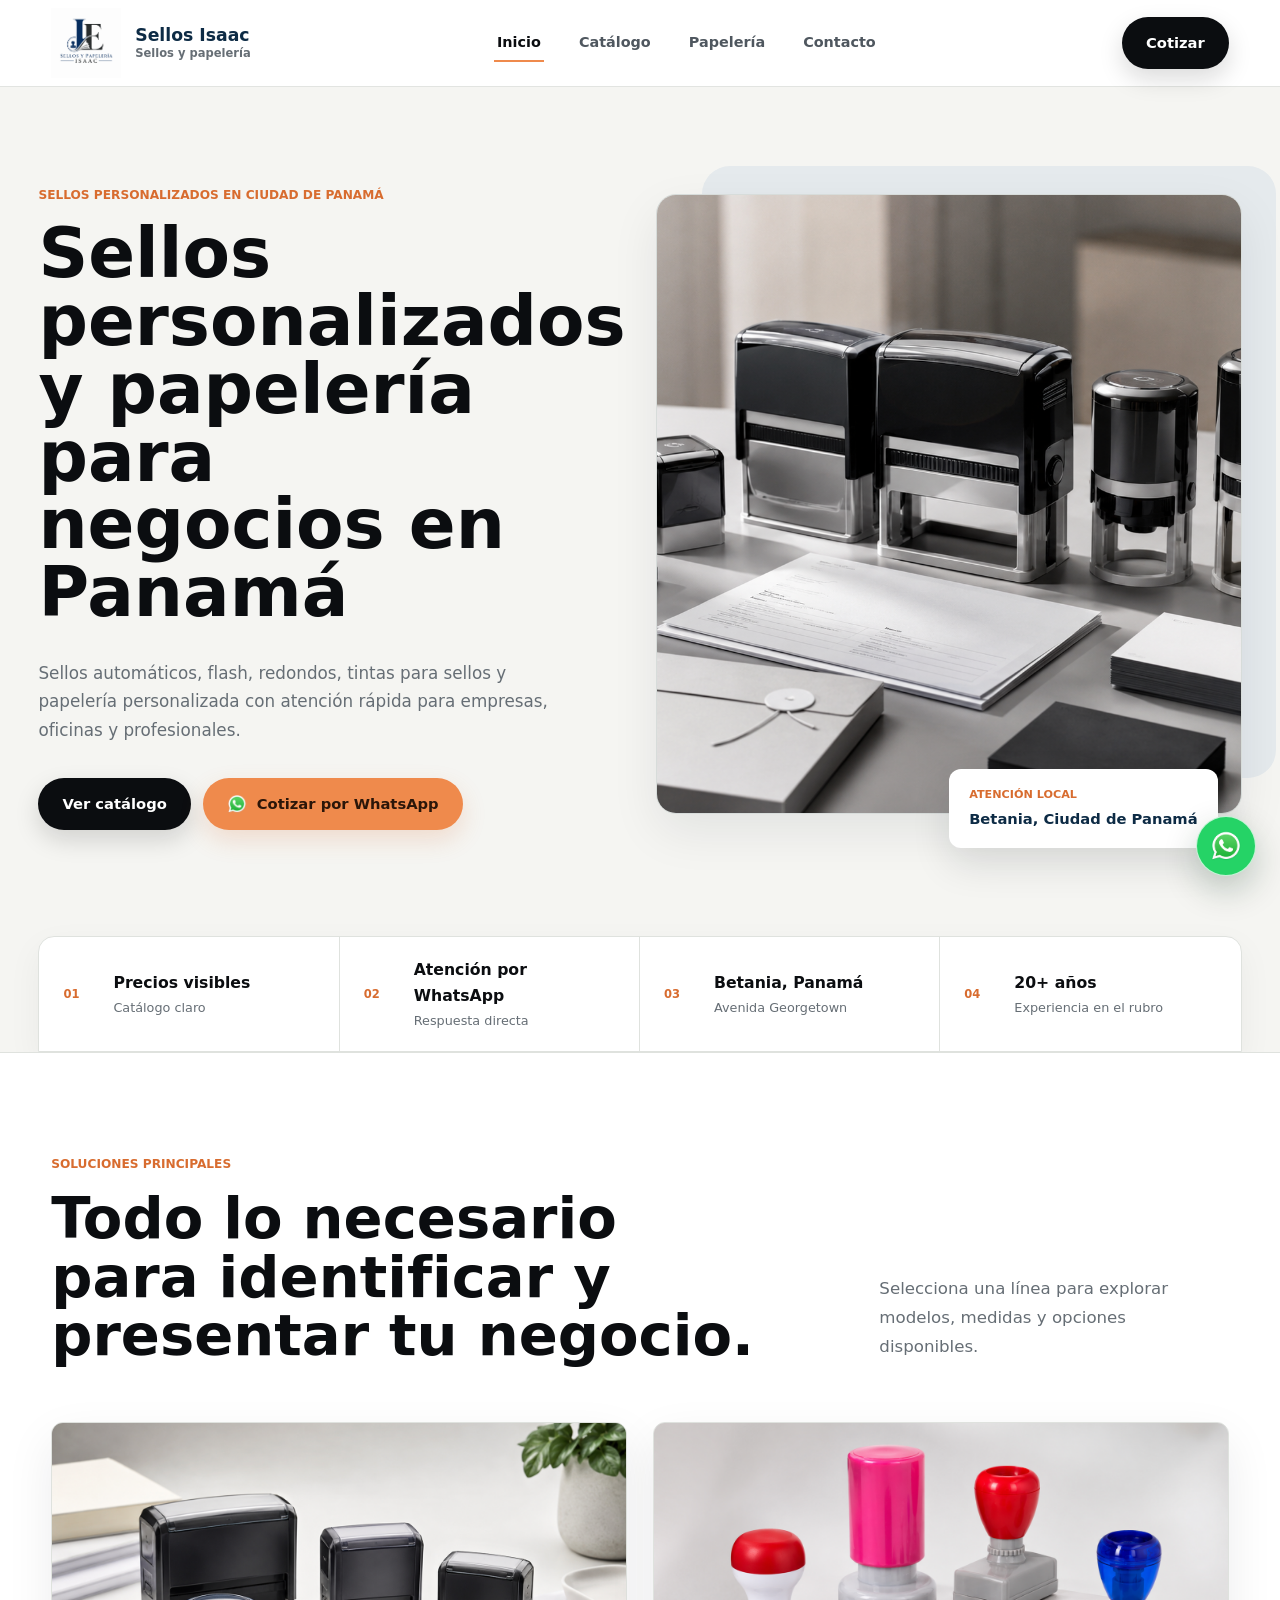
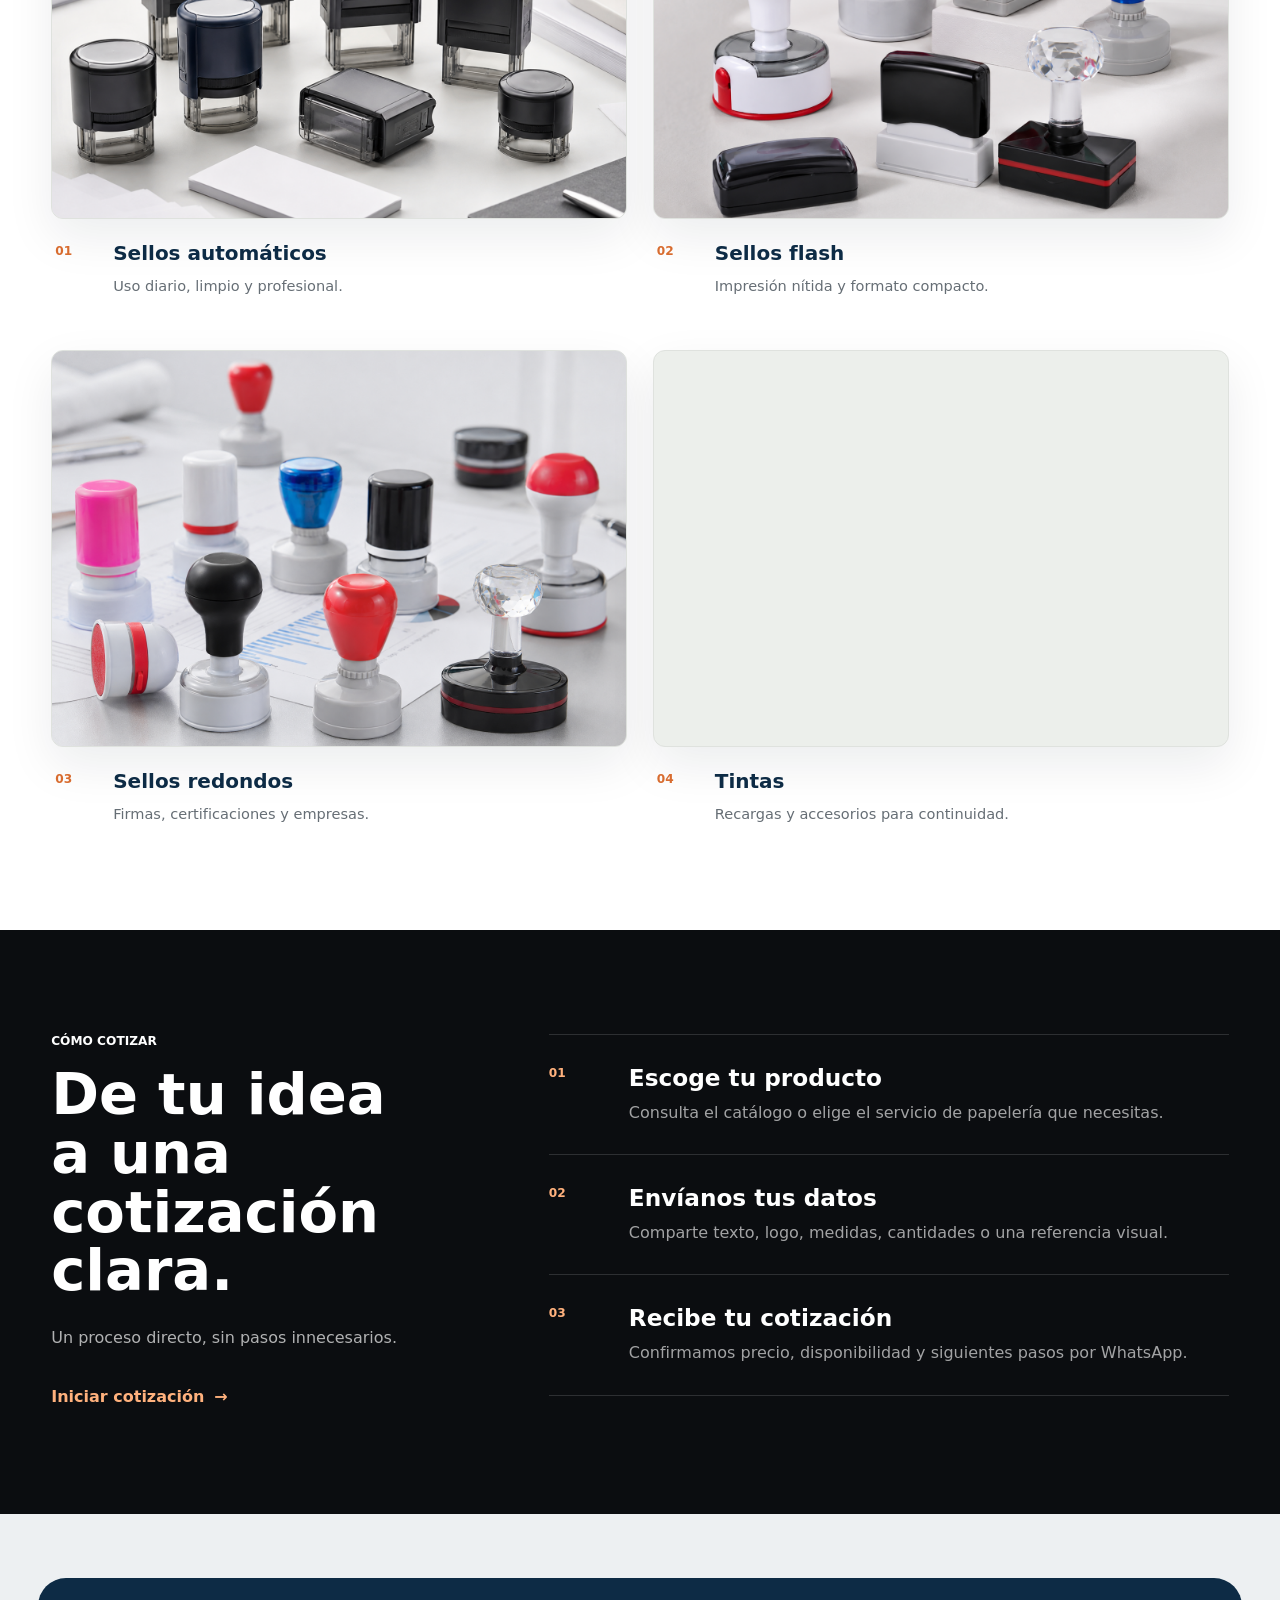
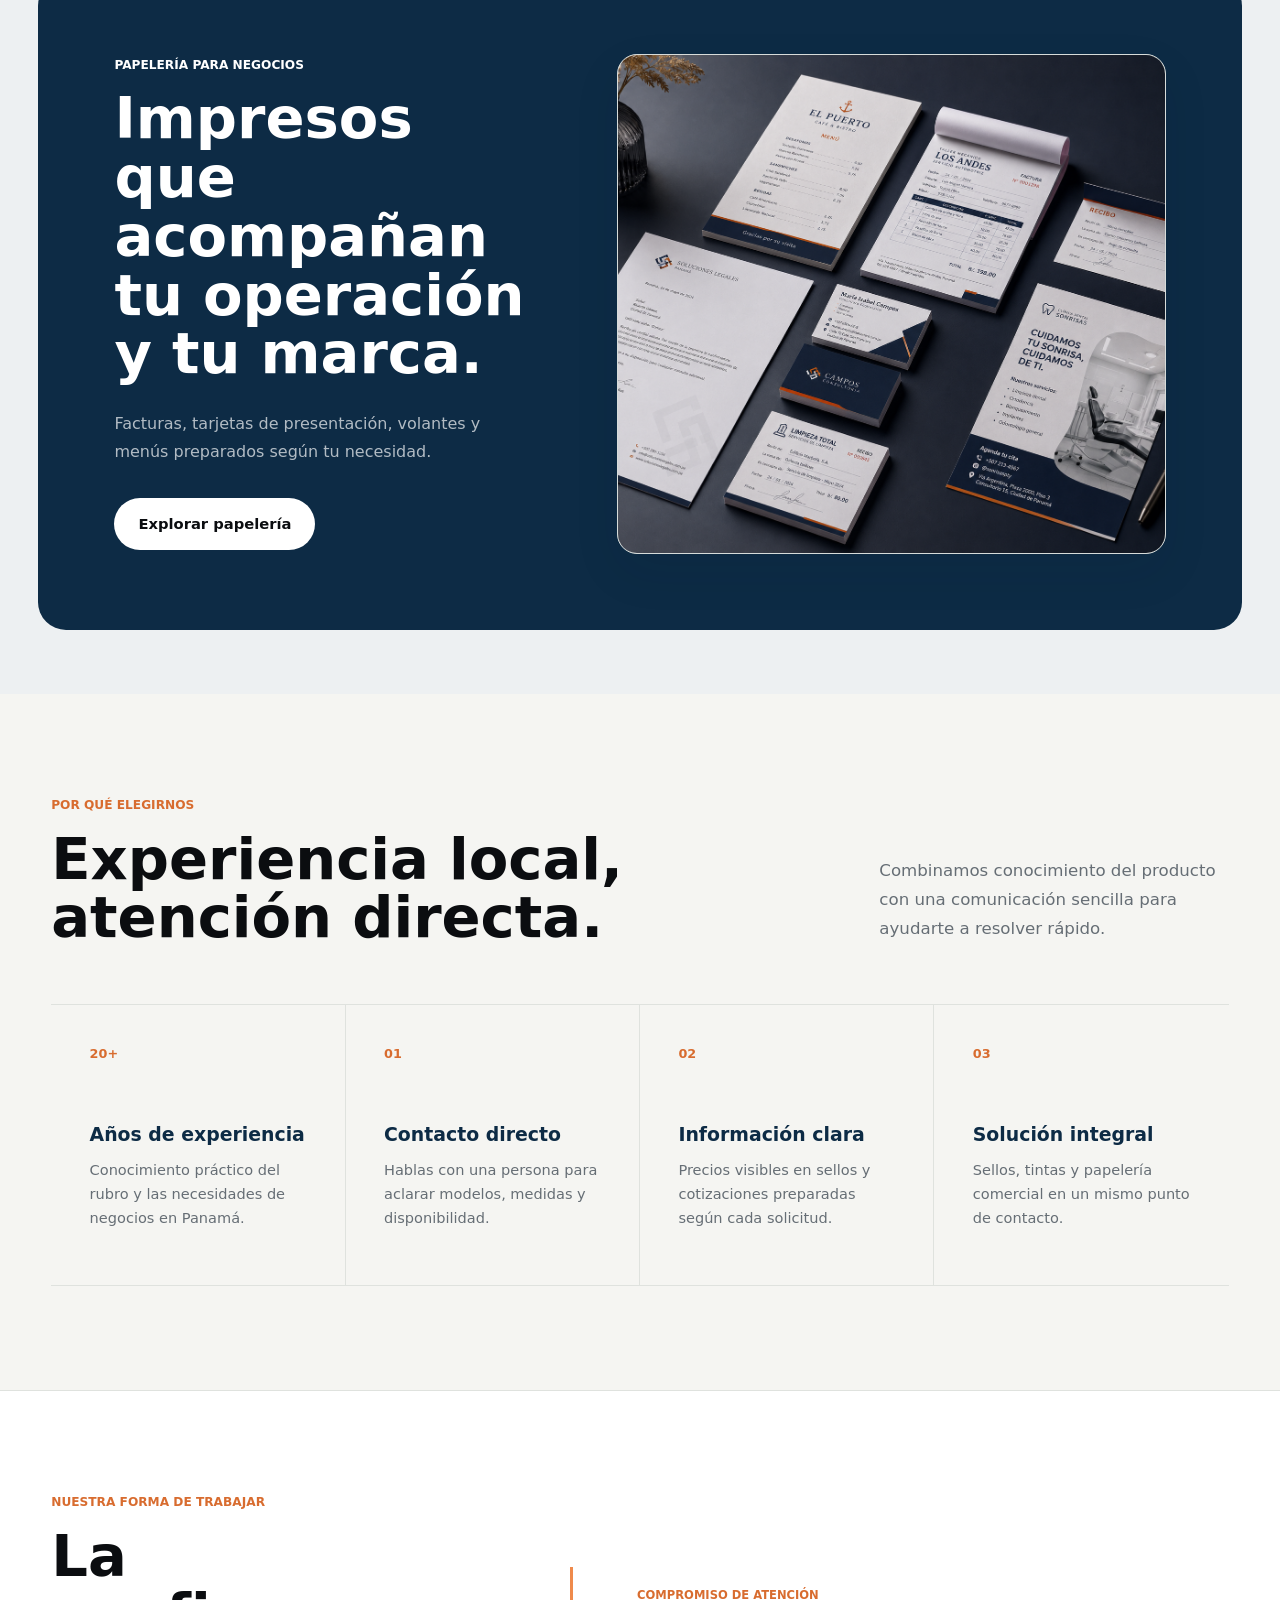
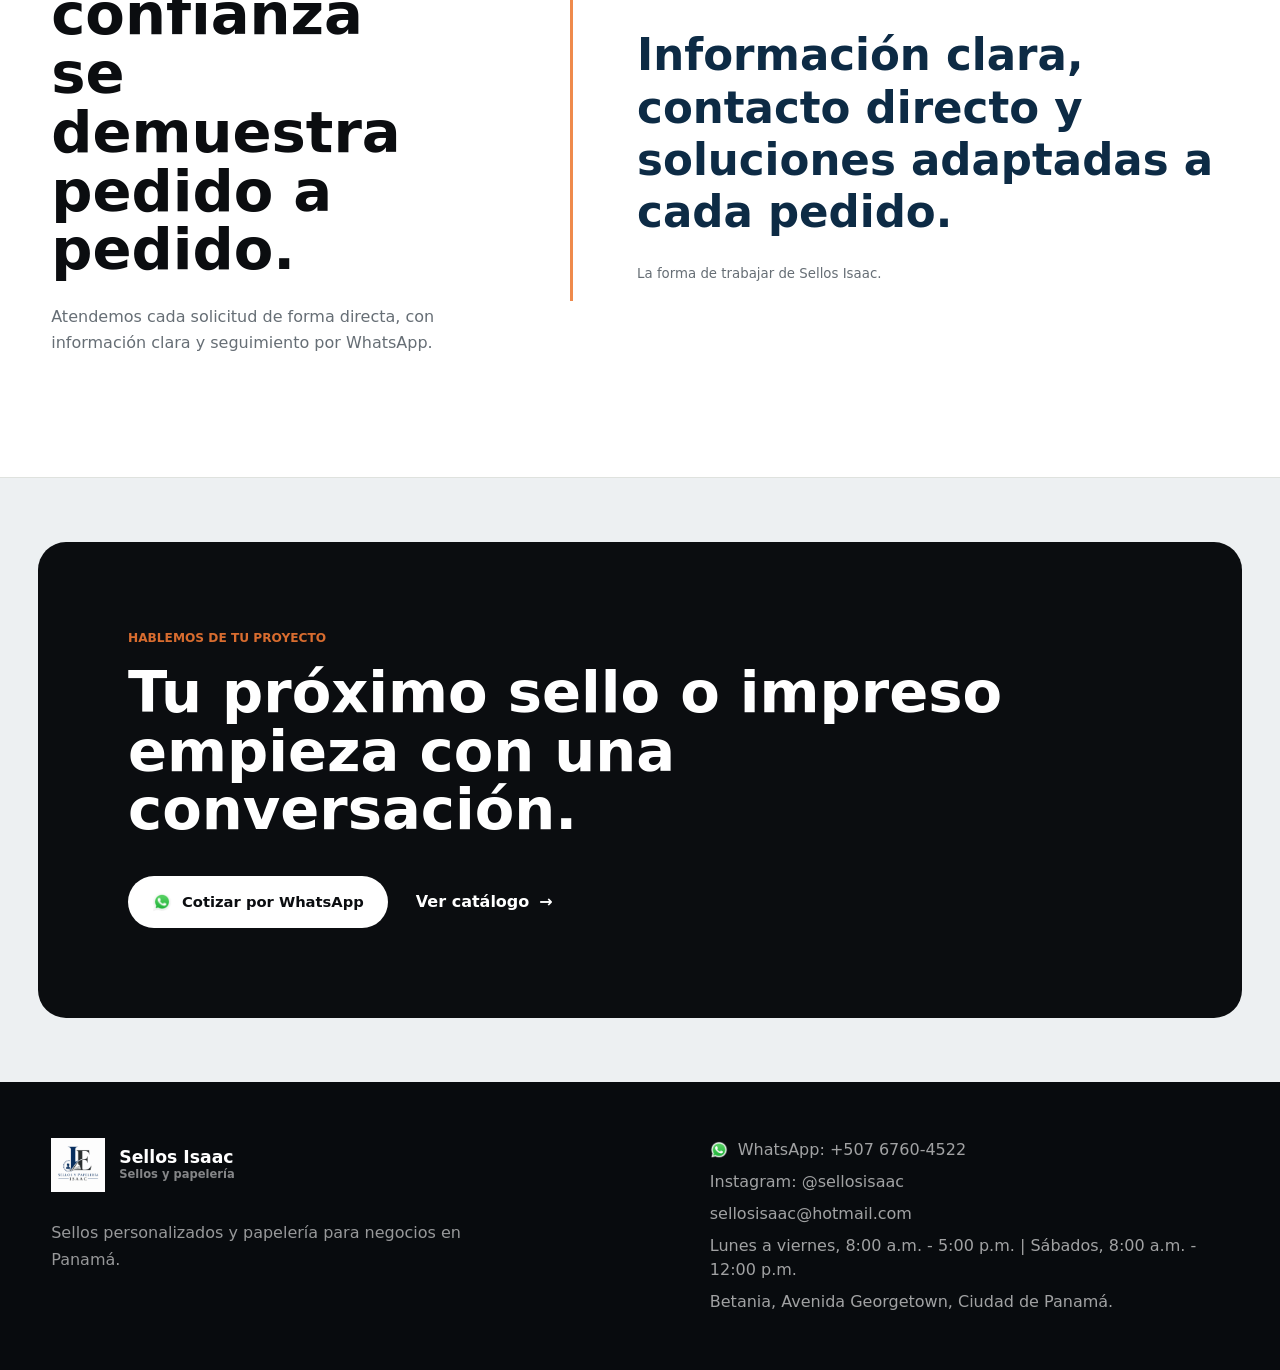
==== commit 350ba79b: "SEO inicial y datos estructurados" ====
--- a/index.html
+++ b/index.html
@@ -3,10 +3,97 @@
 <head>
   <meta charset="UTF-8">
   <meta name="viewport" content="width=device-width, initial-scale=1.0">
-  <meta name="description" content="Sellos personalizados y papeleria para negocios en Panama.">
-  <title>Sellos Isaac | Sellos y papeler&iacute;a en Panam&aacute;</title>
+  <title>Sellos personalizados en Panam&aacute; | Sellos Isaac</title>
+  <meta name="description" content="Sellos personalizados, autom&aacute;ticos, flash y redondos, tintas y papeler&iacute;a para negocios en Betania, Ciudad de Panam&aacute;. Cotiza por WhatsApp.">
+  <meta name="robots" content="index, follow, max-image-preview:large">
+  <link rel="canonical" href="https://isaacentebi.com/">
+  <meta property="og:locale" content="es_PA">
+  <meta property="og:site_name" content="Sellos Isaac">
+  <meta property="og:type" content="website">
+  <meta property="og:title" content="Sellos personalizados en Panam&aacute; | Sellos Isaac">
+  <meta property="og:description" content="Sellos autom&aacute;ticos, flash, redondos, tintas y papeler&iacute;a personalizada para negocios en Ciudad de Panam&aacute;.">
+  <meta property="og:url" content="https://isaacentebi.com/">
+  <meta property="og:image" content="https://isaacentebi.com/assets/img/hero/hero-sellos-premium.png">
+  <meta property="og:image:alt" content="Sellos autom&aacute;ticos y papeler&iacute;a profesional en Panam&aacute;">
+  <meta name="twitter:card" content="summary_large_image">
+  <meta name="twitter:title" content="Sellos personalizados en Panam&aacute; | Sellos Isaac">
+  <meta name="twitter:description" content="Sellos y papeler&iacute;a personalizada para empresas, oficinas y profesionales en Panam&aacute;.">
+  <meta name="twitter:image" content="https://isaacentebi.com/assets/img/hero/hero-sellos-premium.png">
   <link rel="icon" href="assets/logo/logo-sellos-isaac.png" type="image/png">
   <link rel="stylesheet" href="css/styles.css">
+  <script type="application/ld+json">
+  {
+    "@context": "https://schema.org",
+    "@type": ["LocalBusiness", "Store", "ProfessionalService"],
+    "@id": "https://isaacentebi.com/#business",
+    "name": "Sellos Isaac",
+    "url": "https://isaacentebi.com/",
+    "logo": "https://isaacentebi.com/assets/logo/logo-sellos-isaac.png",
+    "image": "https://isaacentebi.com/assets/img/hero/hero-sellos-premium.png",
+    "telephone": "+50767604522",
+    "email": "sellosisaac@hotmail.com",
+    "address": {
+      "@type": "PostalAddress",
+      "streetAddress": "Avenida Georgetown, Betania",
+      "addressLocality": "Ciudad de Panam\u00e1",
+      "addressRegion": "Panam\u00e1",
+      "addressCountry": "PA"
+    },
+    "areaServed": {
+      "@type": "City",
+      "name": "Ciudad de Panam\u00e1"
+    },
+    "openingHoursSpecification": [
+      {
+        "@type": "OpeningHoursSpecification",
+        "dayOfWeek": ["Monday", "Tuesday", "Wednesday", "Thursday", "Friday"],
+        "opens": "08:00",
+        "closes": "17:00"
+      },
+      {
+        "@type": "OpeningHoursSpecification",
+        "dayOfWeek": "Saturday",
+        "opens": "08:00",
+        "closes": "12:00"
+      }
+    ],
+    "contactPoint": {
+      "@type": "ContactPoint",
+      "telephone": "+50767604522",
+      "contactType": "sales",
+      "availableLanguage": "es"
+    },
+    "sameAs": ["https://www.instagram.com/sellosisaac"],
+    "knowsAbout": [
+      "sellos personalizados",
+      "sellos autom\u00e1ticos",
+      "sellos flash",
+      "sellos redondos",
+      "tintas para sellos",
+      "papeler\u00eda personalizada",
+      "facturas",
+      "tarjetas de presentaci\u00f3n",
+      "volantes",
+      "men\u00fas"
+    ],
+    "hasOfferCatalog": {
+      "@type": "OfferCatalog",
+      "name": "Sellos y papeler\u00eda de Sellos Isaac",
+      "itemListElement": [
+        {"@type": "Offer", "itemOffered": {"@type": "Service", "name": "Sellos personalizados"}},
+        {"@type": "Offer", "itemOffered": {"@type": "Service", "name": "Sellos autom\u00e1ticos"}},
+        {"@type": "Offer", "itemOffered": {"@type": "Service", "name": "Sellos flash"}},
+        {"@type": "Offer", "itemOffered": {"@type": "Service", "name": "Sellos redondos"}},
+        {"@type": "Offer", "itemOffered": {"@type": "Service", "name": "Tintas para sellos"}},
+        {"@type": "Offer", "itemOffered": {"@type": "Service", "name": "Papeler\u00eda personalizada"}},
+        {"@type": "Offer", "itemOffered": {"@type": "Service", "name": "Facturas personalizadas"}},
+        {"@type": "Offer", "itemOffered": {"@type": "Service", "name": "Tarjetas de presentaci\u00f3n"}},
+        {"@type": "Offer", "itemOffered": {"@type": "Service", "name": "Volantes"}},
+        {"@type": "Offer", "itemOffered": {"@type": "Service", "name": "Men\u00fas para restaurantes"}}
+      ]
+    }
+  }
+  </script>
 </head>
 <body>
   <header class="site-header">
@@ -38,7 +125,7 @@
         <div class="hero-copy" data-reveal>
           <p class="eyebrow">Sellos personalizados en Ciudad de Panam&aacute;</p>
           <h1>Sellos personalizados y papeler&iacute;a para negocios en Panam&aacute;</h1>
-          <p class="hero-text">Sellos autom&aacute;ticos, flash, redondos, tintas, facturas, tarjetas, volantes y men&uacute;s con atenci&oacute;n r&aacute;pida para empresas, oficinas y profesionales.</p>
+          <p class="hero-text">Sellos autom&aacute;ticos, flash, redondos, tintas para sellos y papeler&iacute;a personalizada con atenci&oacute;n r&aacute;pida para empresas, oficinas y profesionales.</p>
           <div class="hero-actions">
             <a class="btn btn-primary" href="catalogo.html">Ver cat&aacute;logo</a>
             <a class="btn btn-accent" href="#" data-whatsapp-general>Cotizar por WhatsApp</a>
@@ -47,7 +134,7 @@
 
         <div class="hero-media" data-reveal>
           <div class="premium-media hero-image-frame">
-            <img class="hero-image" src="assets/img/hero/hero-sellos-premium.png" width="1672" height="941" alt="Colecci&oacute;n de sellos autom&aacute;ticos y papeler&iacute;a profesional sobre un escritorio" fetchpriority="high" decoding="async">
+            <img class="hero-image" src="assets/img/hero/hero-sellos-premium.png" width="1672" height="941" alt="Sellos autom&aacute;ticos y papeler&iacute;a profesional en Panam&aacute;" fetchpriority="high" decoding="async">
           </div>
           <div class="hero-media-caption">
             <span>Atenci&oacute;n local</span>
@@ -77,25 +164,25 @@
         <div class="solutions-grid">
           <a class="solution-card" href="catalogo.html?categoria=Automatico" data-reveal>
             <div class="solution-media premium-media">
-              <img class="solution-image" src="assets/img/categorias/sellos-automaticos-premium.png" width="1448" height="1086" loading="lazy" decoding="async" alt="Selecci&oacute;n premium de sellos autom&aacute;ticos rectangulares y redondos">
+              <img class="solution-image" src="assets/img/categorias/sellos-automaticos-premium.png" width="1448" height="1086" loading="lazy" decoding="async" alt="Sellos autom&aacute;ticos rectangulares y redondos en Panam&aacute;">
             </div>
             <div class="solution-content"><span>01</span><h3>Sellos autom&aacute;ticos</h3><p>Uso diario, limpio y profesional.</p></div>
           </a>
           <a class="solution-card" href="catalogo.html?categoria=Flash" data-reveal>
             <div class="solution-media premium-media">
-              <img class="solution-image" src="assets/img/categorias/sellos-flash-premium.png" width="1448" height="1086" loading="lazy" decoding="async" alt="Colecci&oacute;n de sellos flash profesionales en diferentes formatos y colores">
+              <img class="solution-image" src="assets/img/categorias/sellos-flash-premium.png" width="1448" height="1086" loading="lazy" decoding="async" alt="Sellos flash profesionales en diferentes formatos en Panam&aacute;">
             </div>
             <div class="solution-content"><span>02</span><h3>Sellos flash</h3><p>Impresi&oacute;n n&iacute;tida y formato compacto.</p></div>
           </a>
           <a class="solution-card" href="catalogo.html?categoria=Redondo" data-reveal>
             <div class="solution-media premium-media">
-              <img class="solution-image" src="assets/img/categorias/sellos-redondos-premium.png" width="1448" height="1086" loading="lazy" decoding="async" alt="Selecci&oacute;n de sellos redondos profesionales sobre una mesa de trabajo">
+              <img class="solution-image" src="assets/img/categorias/sellos-redondos-premium.png" width="1448" height="1086" loading="lazy" decoding="async" alt="Sellos redondos profesionales para empresas en Panam&aacute;">
             </div>
             <div class="solution-content"><span>03</span><h3>Sellos redondos</h3><p>Firmas, certificaciones y empresas.</p></div>
           </a>
           <a class="solution-card" href="catalogo.html?categoria=Tinta" data-reveal>
             <div class="solution-media premium-media">
-              <img class="solution-image" src="assets/img/categorias/tintas-accesorios-premium.png" width="1448" height="1086" loading="lazy" decoding="async" alt="Tintas, almohadillas y accesorios profesionales para sellos">
+              <img class="solution-image" src="assets/img/categorias/tintas-accesorios-premium.png" width="1448" height="1086" loading="lazy" decoding="async" alt="Tintas para sellos, almohadillas y accesorios en Panam&aacute;">
             </div>
             <div class="solution-content"><span>04</span><h3>Tintas</h3><p>Recargas y accesorios para continuidad.</p></div>
           </a>
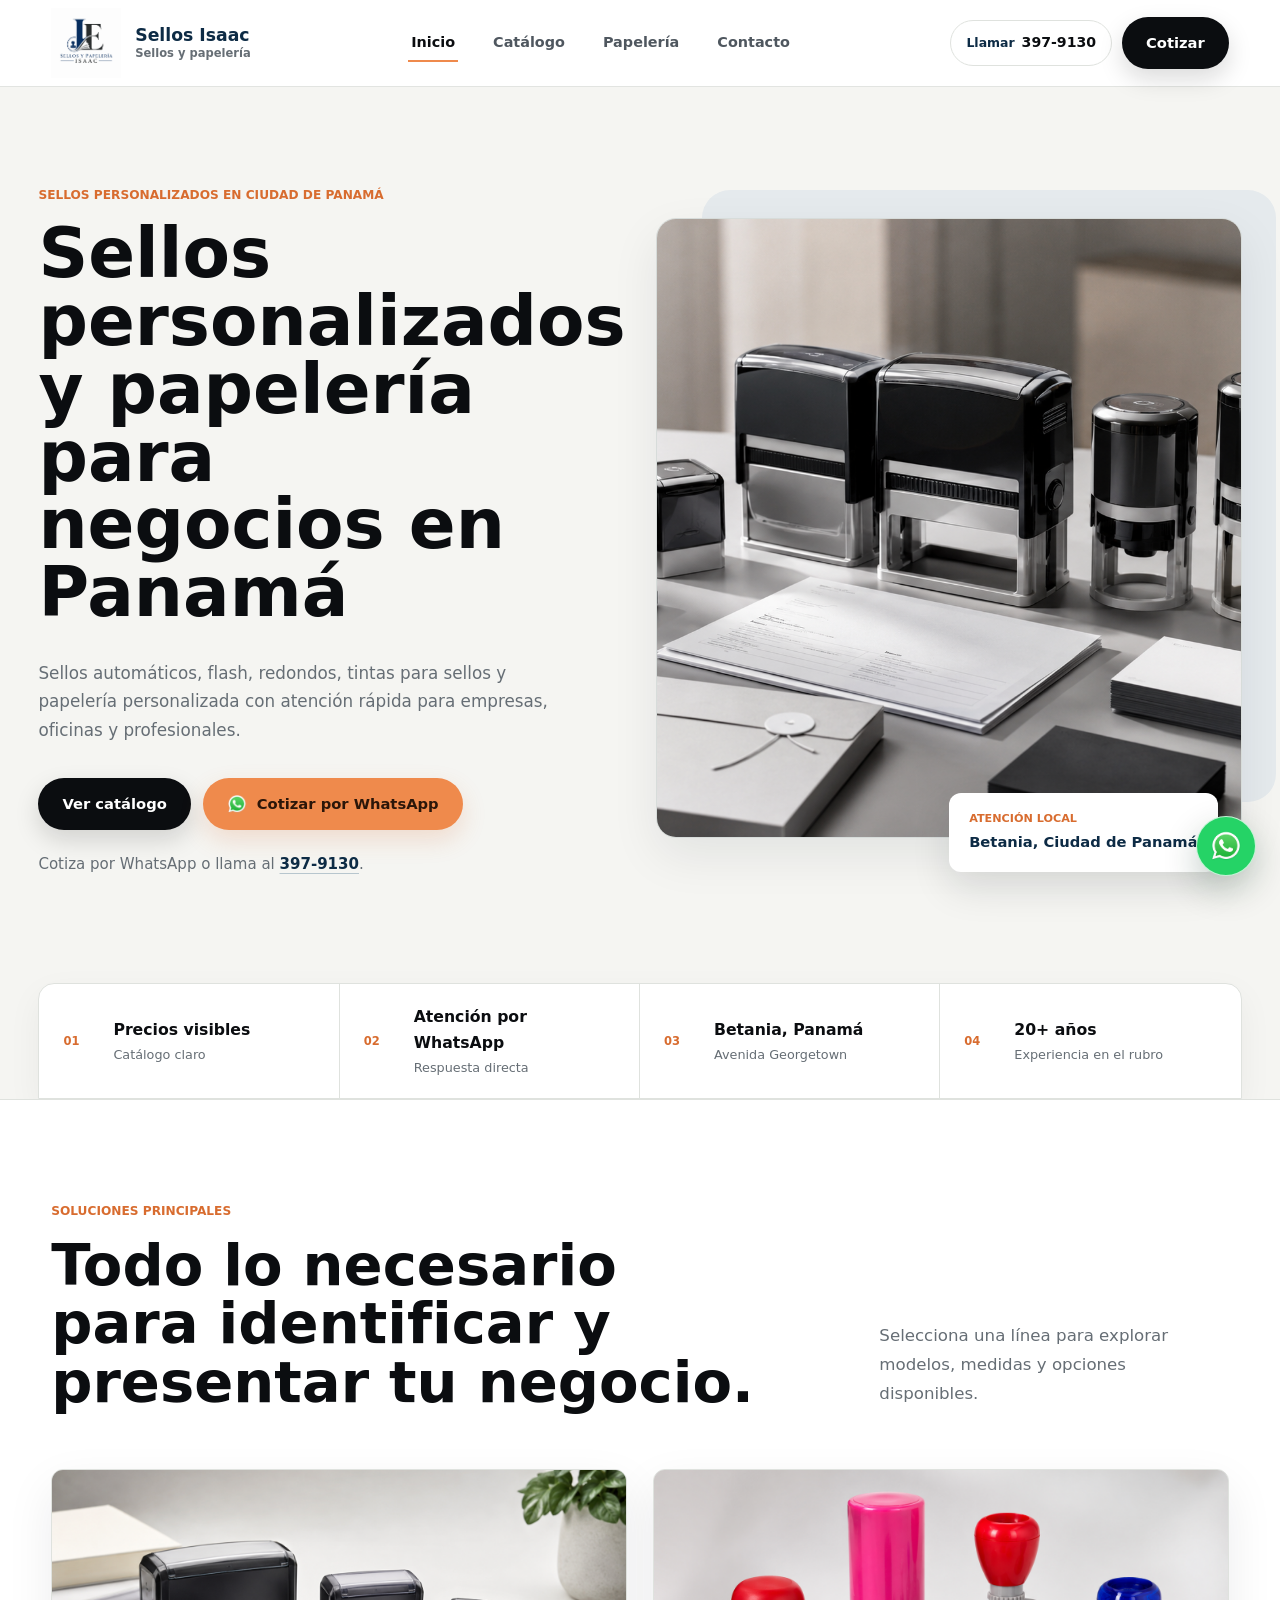
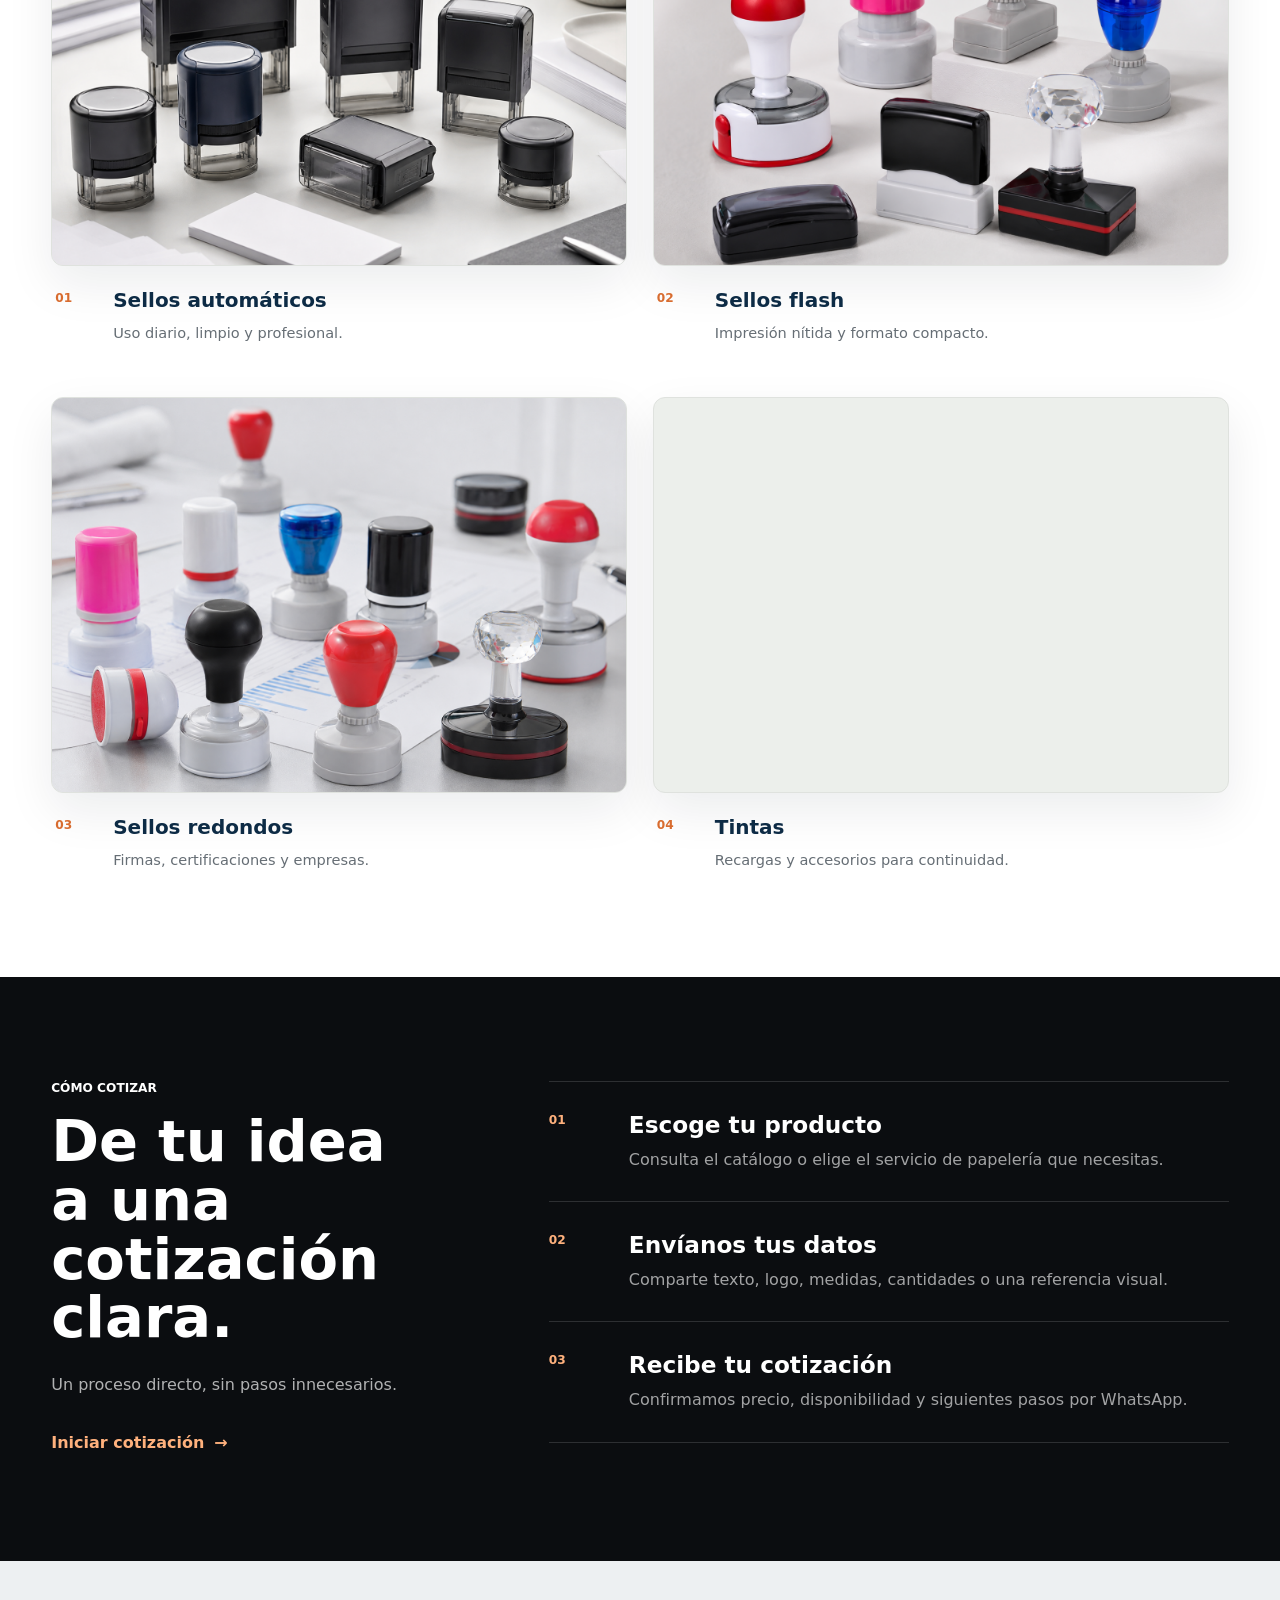
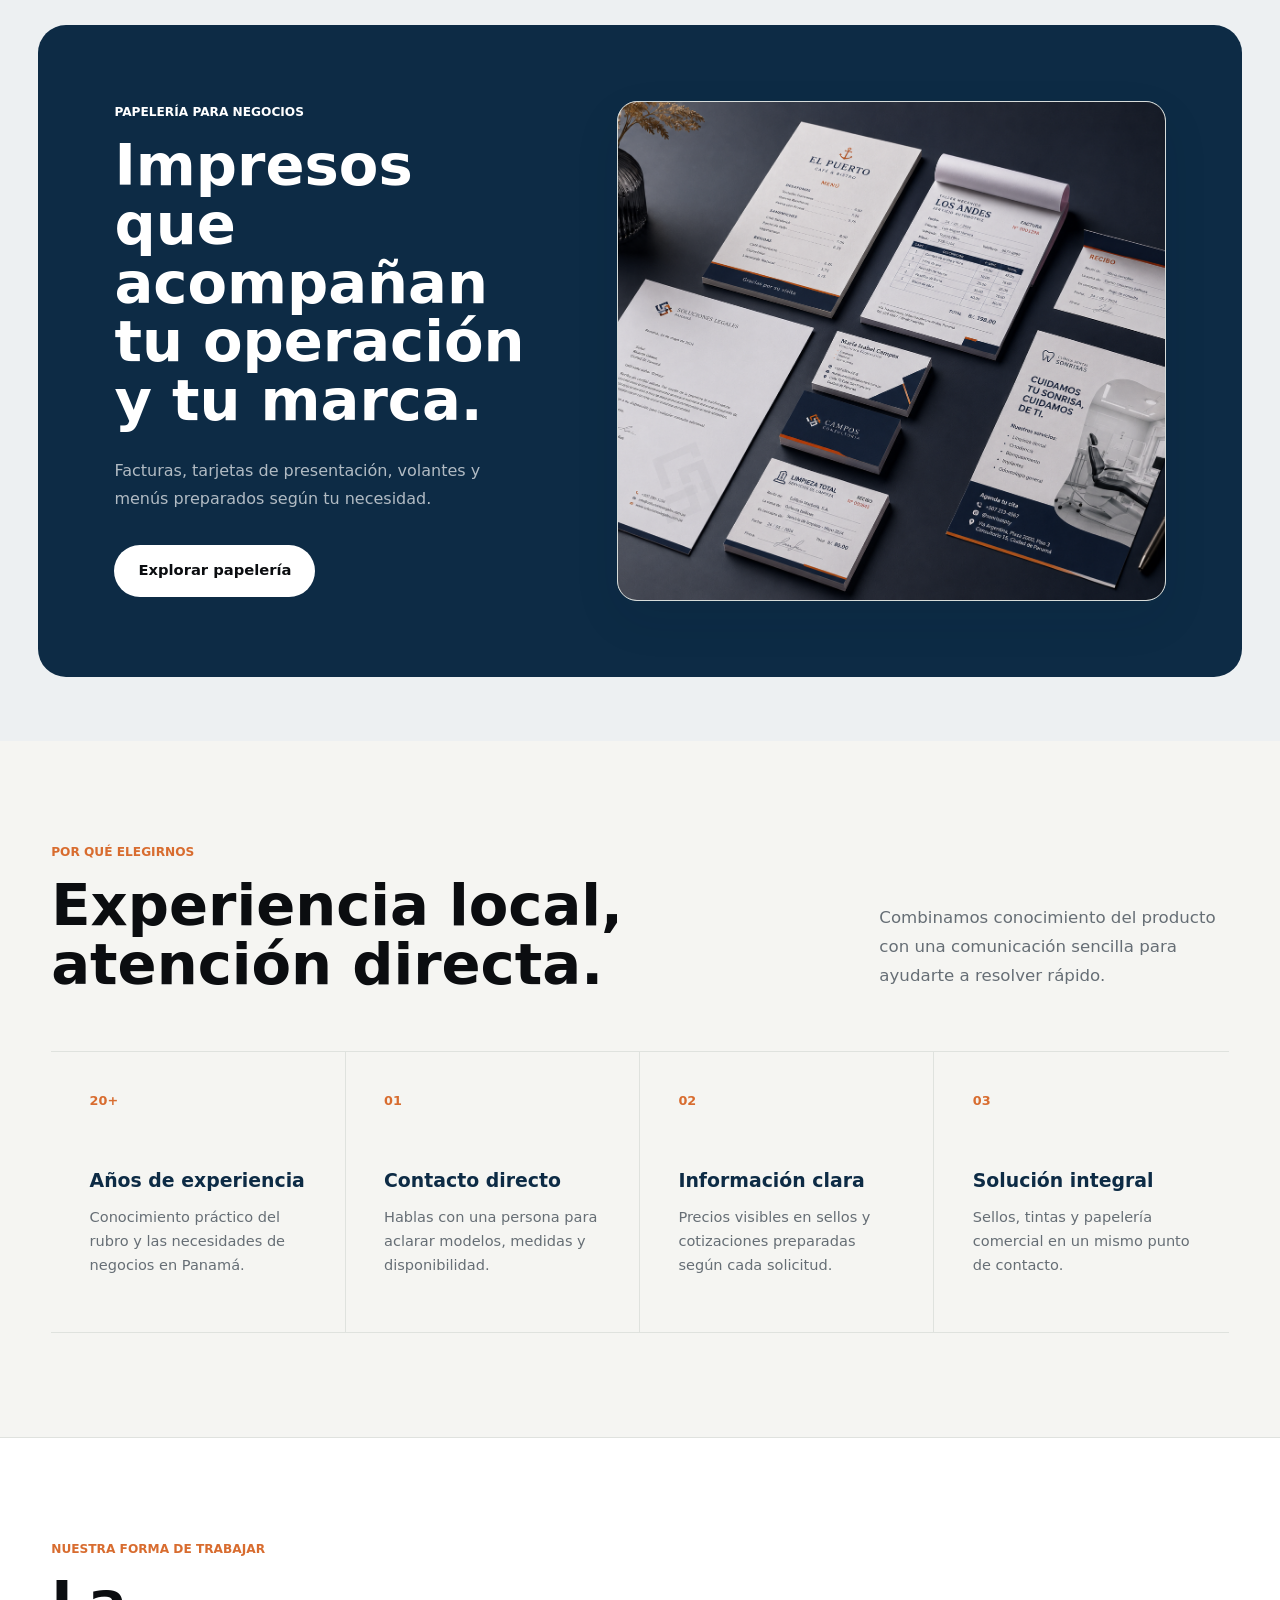
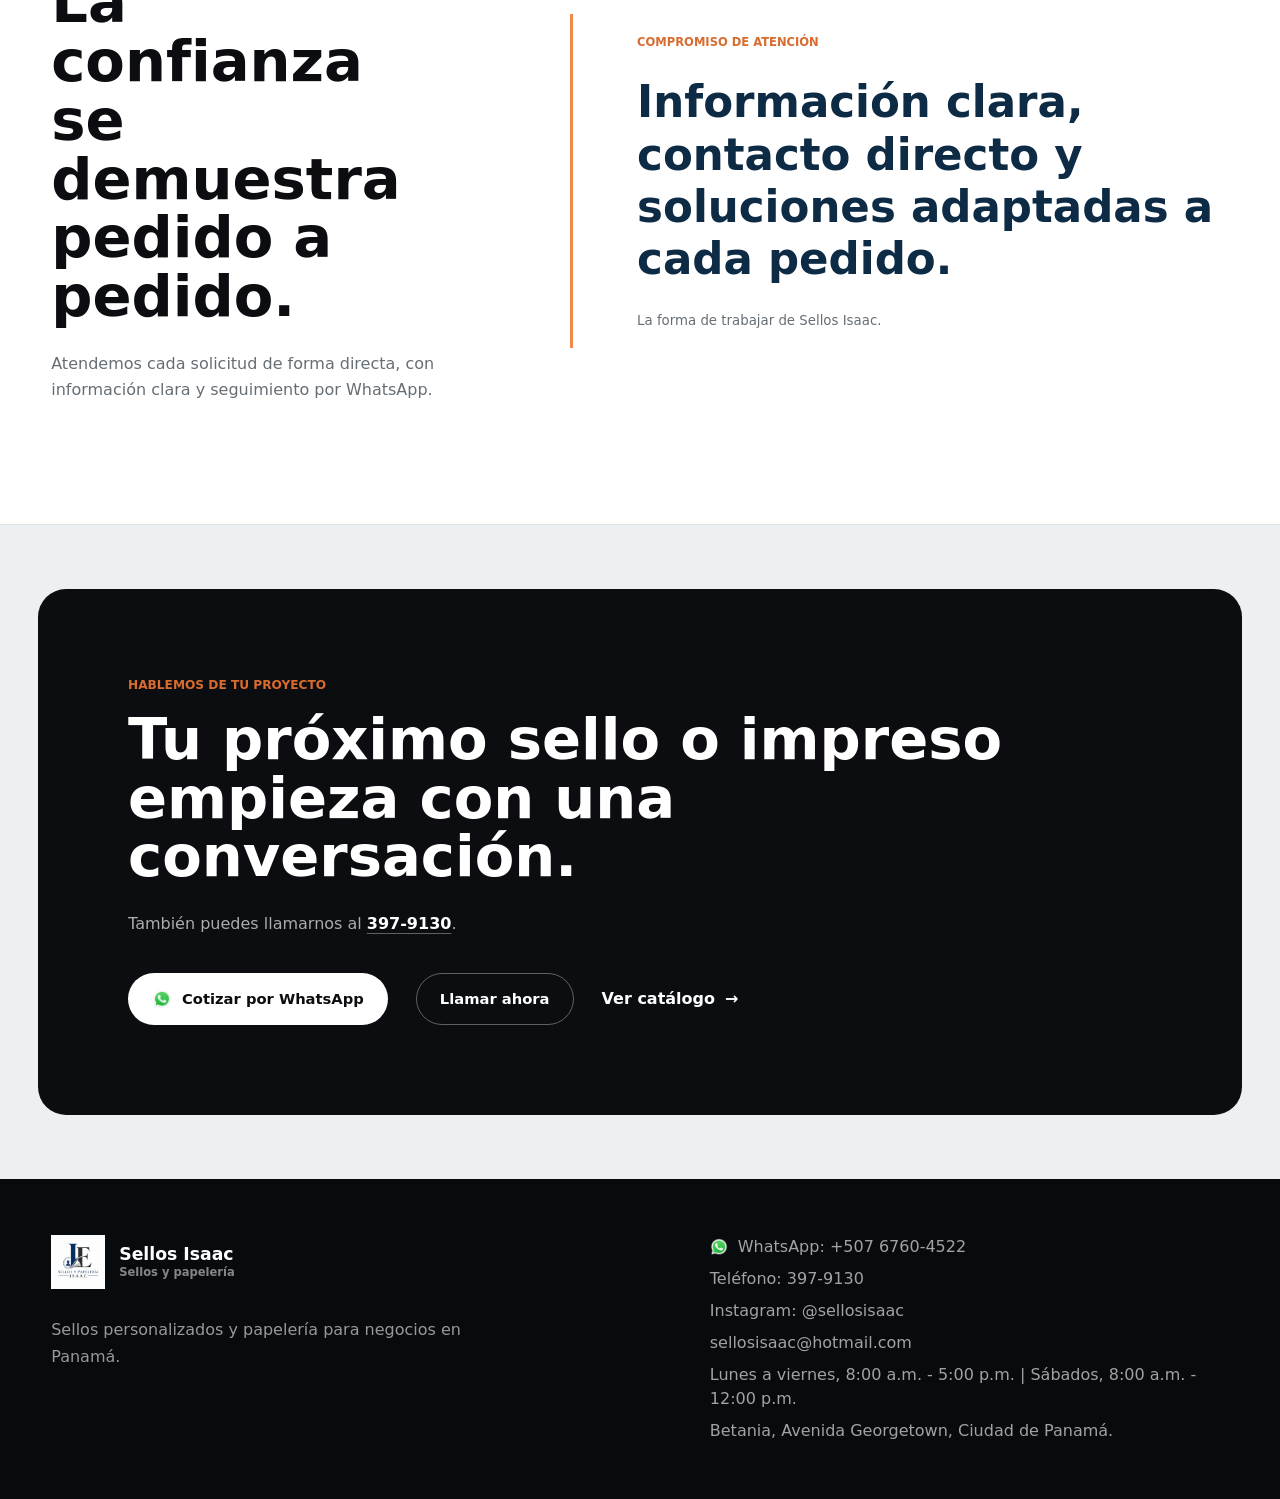
==== commit 3b6c82c5: "Agregar teléfono fijo y archivos SEO base Agregar teléfono fijo y archivos SEO base" ====
--- a/index.html
+++ b/index.html
@@ -30,7 +30,7 @@
     "url": "https://isaacentebi.com/",
     "logo": "https://isaacentebi.com/assets/logo/logo-sellos-isaac.png",
     "image": "https://isaacentebi.com/assets/img/hero/hero-sellos-premium.png",
-    "telephone": "+50767604522",
+    "telephone": ["+50767604522", "+5073979130"],
     "email": "sellosisaac@hotmail.com",
     "address": {
       "@type": "PostalAddress",
@@ -112,10 +112,14 @@
         <a href="catalogo.html">Cat&aacute;logo</a>
         <a href="papeleria.html">Papeler&iacute;a</a>
         <a href="contacto.html">Contacto</a>
+        <a class="nav-mobile-phone" href="tel:3979130" aria-label="Llamar al tel&eacute;fono fijo 397-9130">Llamar 397-9130</a>
         <a class="nav-mobile-cta" href="contacto.html">Cotizar</a>
       </nav>
 
-      <a class="btn header-cta" href="contacto.html">Cotizar</a>
+      <div class="header-actions">
+        <a class="header-phone" href="tel:3979130" aria-label="Llamar al tel&eacute;fono fijo 397-9130"><span>Llamar</span><strong>397-9130</strong></a>
+        <a class="btn header-cta" href="contacto.html">Cotizar</a>
+      </div>
     </div>
   </header>
 
@@ -130,6 +134,7 @@
             <a class="btn btn-primary" href="catalogo.html">Ver cat&aacute;logo</a>
             <a class="btn btn-accent" href="#" data-whatsapp-general>Cotizar por WhatsApp</a>
           </div>
+          <p class="hero-contact-note">Cotiza por WhatsApp o llama al <a href="tel:3979130" aria-label="Llamar al tel&eacute;fono fijo 397-9130">397-9130</a>.</p>
         </div>
 
         <div class="hero-media" data-reveal>
@@ -256,8 +261,10 @@
       <div class="container final-cta" data-reveal>
         <p class="eyebrow">Hablemos de tu proyecto</p>
         <h2>Tu pr&oacute;ximo sello o impreso empieza con una conversaci&oacute;n.</h2>
+        <p class="final-cta-phone">Tambi&eacute;n puedes llamarnos al <a href="tel:3979130" aria-label="Llamar al tel&eacute;fono fijo 397-9130">397-9130</a>.</p>
         <div class="final-cta-actions">
           <a class="btn btn-light" href="#" data-whatsapp-general>Cotizar por WhatsApp</a>
+          <a class="btn btn-call-light" href="tel:3979130" aria-label="Llamar ahora al tel&eacute;fono fijo 397-9130">Llamar ahora</a>
           <a class="text-link text-link-light" href="catalogo.html">Ver cat&aacute;logo <span aria-hidden="true">&rarr;</span></a>
         </div>
       </div>
@@ -275,6 +282,7 @@
       </div>
       <address class="footer-contact">
         <a href="https://wa.me/50767604522" target="_blank" rel="noopener">WhatsApp: +507 6760-4522</a>
+        <a href="tel:3979130" aria-label="Llamar al tel&eacute;fono fijo 397-9130">Tel&eacute;fono: 397-9130</a>
         <a href="https://www.instagram.com/sellosisaac/" target="_blank" rel="noopener">Instagram: @sellosisaac</a>
         <a href="mailto:sellosisaac@hotmail.com">sellosisaac@hotmail.com</a>
         <span>Lunes a viernes, 8:00 a.m. - 5:00 p.m. | S&aacute;bados, 8:00 a.m. - 12:00 p.m.</span>
--- a/css/styles.css
+++ b/css/styles.css
@@ -220,6 +220,7 @@
 }
 
 .nav-mobile-cta,
+.nav-mobile-phone,
 .nav-toggle {
   display: none;
 }
@@ -250,6 +251,44 @@
 .header-cta {
   min-height: 44px;
   padding: 11px 18px;
+}
+
+.header-actions {
+  display: flex;
+  align-items: center;
+  gap: 10px;
+}
+
+.header-phone {
+  display: inline-flex;
+  min-height: 44px;
+  align-items: center;
+  gap: 7px;
+  border: 1px solid var(--line);
+  border-radius: 999px;
+  padding: 10px 15px;
+  color: var(--blue);
+  background: var(--surface);
+  font-size: 0.78rem;
+  font-weight: 700;
+  white-space: nowrap;
+  transition: color 180ms ease, border-color 180ms ease, background-color 180ms ease;
+}
+
+.header-phone strong {
+  color: var(--ink);
+  font-size: 0.88rem;
+  font-weight: 850;
+}
+
+.header-phone:hover {
+  color: var(--white);
+  border-color: var(--blue);
+  background: var(--blue);
+}
+
+.header-phone:hover strong {
+  color: var(--white);
 }
 
 /* Buttons and links */
@@ -309,6 +348,18 @@
   background: var(--orange);
 }
 
+.btn-call-light {
+  color: var(--white);
+  border-color: rgba(255, 255, 255, 0.34);
+  background: transparent;
+}
+
+.btn-call-light:hover {
+  color: var(--ink);
+  border-color: var(--white);
+  background: var(--white);
+}
+
 .btn-full {
   width: 100%;
 }
@@ -415,6 +466,20 @@
   margin-top: 34px;
 }
 
+.hero-contact-note {
+  margin: 22px 0 0;
+  color: var(--muted);
+  font-size: 0.94rem;
+}
+
+.hero-contact-note a {
+  color: var(--blue);
+  font-weight: 850;
+  text-decoration: underline;
+  text-decoration-color: rgba(23, 75, 112, 0.28);
+  text-underline-offset: 4px;
+}
+
 .hero-media {
   position: relative;
   z-index: 0;
@@ -790,6 +855,20 @@
   color: var(--white);
 }
 
+.final-cta-phone {
+  margin: 24px 0 0;
+  color: rgba(255, 255, 255, 0.66);
+  font-size: 1rem;
+}
+
+.final-cta-phone a {
+  color: var(--white);
+  font-weight: 850;
+  text-decoration: underline;
+  text-decoration-color: rgba(255, 255, 255, 0.34);
+  text-underline-offset: 4px;
+}
+
 .final-cta-actions {
   display: flex;
   flex-wrap: wrap;
@@ -923,6 +1002,24 @@
 
 .catalog-hero-toolbar .filter-group {
   justify-content: flex-start;
+}
+
+.catalog-help {
+  margin: 0;
+  border-top: 1px solid var(--line);
+  padding-top: 18px;
+  color: var(--muted);
+  font-size: 0.88rem;
+  line-height: 1.6;
+}
+
+.catalog-help a {
+  color: var(--blue);
+  font-weight: 800;
+}
+
+.catalog-help a:hover {
+  color: var(--orange-dark);
 }
 
 .search-wrap label,
@@ -1336,6 +1433,18 @@
   color: #ffb17d;
 }
 
+.contact-panel-actions {
+  display: grid;
+  grid-template-columns: minmax(0, 1.15fr) minmax(0, 0.85fr);
+  gap: 12px;
+}
+
+.contact-panel-actions .btn {
+  width: 100%;
+  min-width: 0;
+  padding-inline: 16px;
+}
+
 .contact-section {
   background: var(--paper);
 }
@@ -1635,6 +1744,20 @@
   }
 }
 
+@media (max-width: 1200px) {
+  .header-content {
+    gap: 22px;
+  }
+
+  .main-nav a {
+    padding-inline: 10px;
+  }
+
+  .header-phone span {
+    display: none;
+  }
+}
+
 @media (max-width: 1020px) {
   .hero-layout,
   .inner-hero-layout {
@@ -1701,6 +1824,10 @@
   }
 
   .header-cta {
+    display: none;
+  }
+
+  .header-actions {
     display: none;
   }
 
@@ -1751,6 +1878,17 @@
     background: var(--ink);
   }
 
+  .main-nav .nav-mobile-phone {
+    display: inline-flex;
+    justify-content: center;
+    margin-top: 6px;
+    border: 1px solid var(--line);
+    border-radius: 999px;
+    color: var(--blue);
+    background: var(--paper);
+    font-weight: 850;
+  }
+
   .site-header.nav-open .nav-toggle span:first-child {
     transform: translateY(6.5px) rotate(45deg);
   }
@@ -2082,4 +2220,8 @@
     border-right: 0;
     padding-inline: 0;
   }
-}
+
+  .contact-panel-actions {
+    grid-template-columns: 1fr;
+  }
+}
